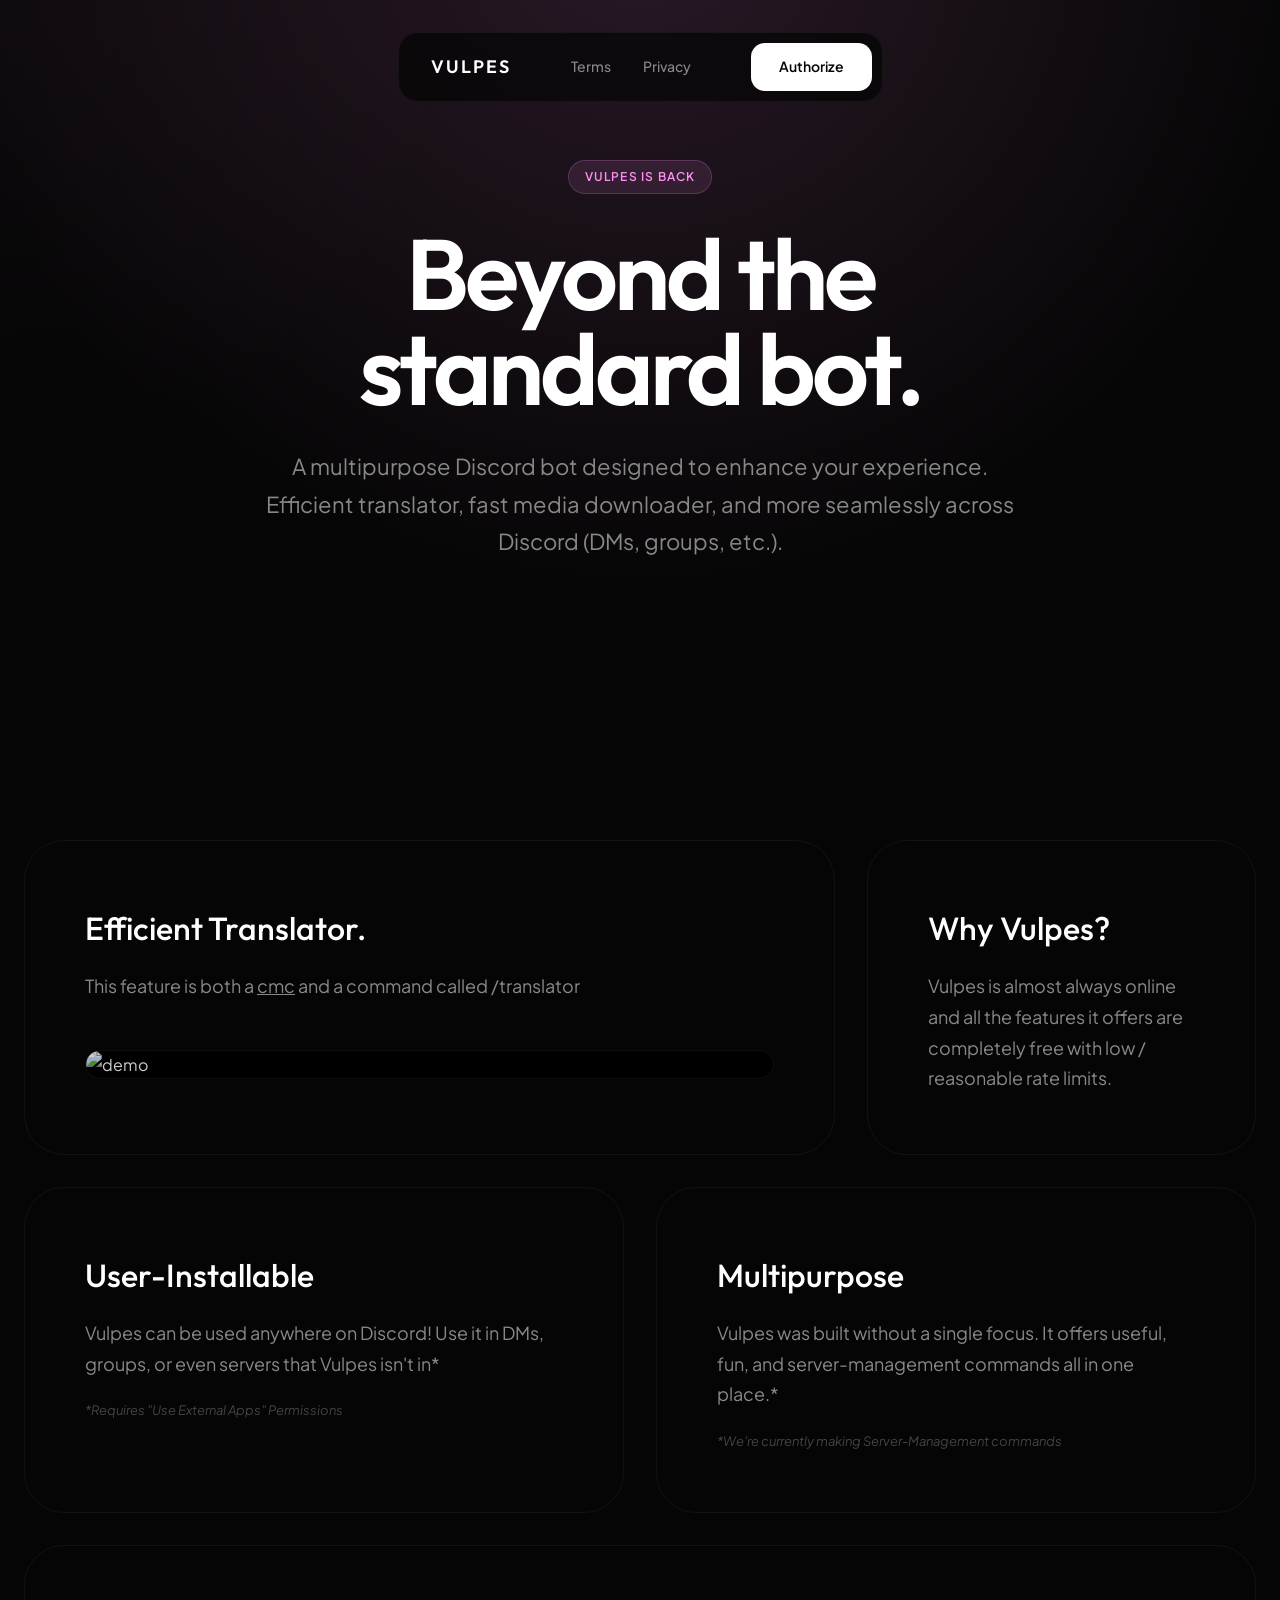
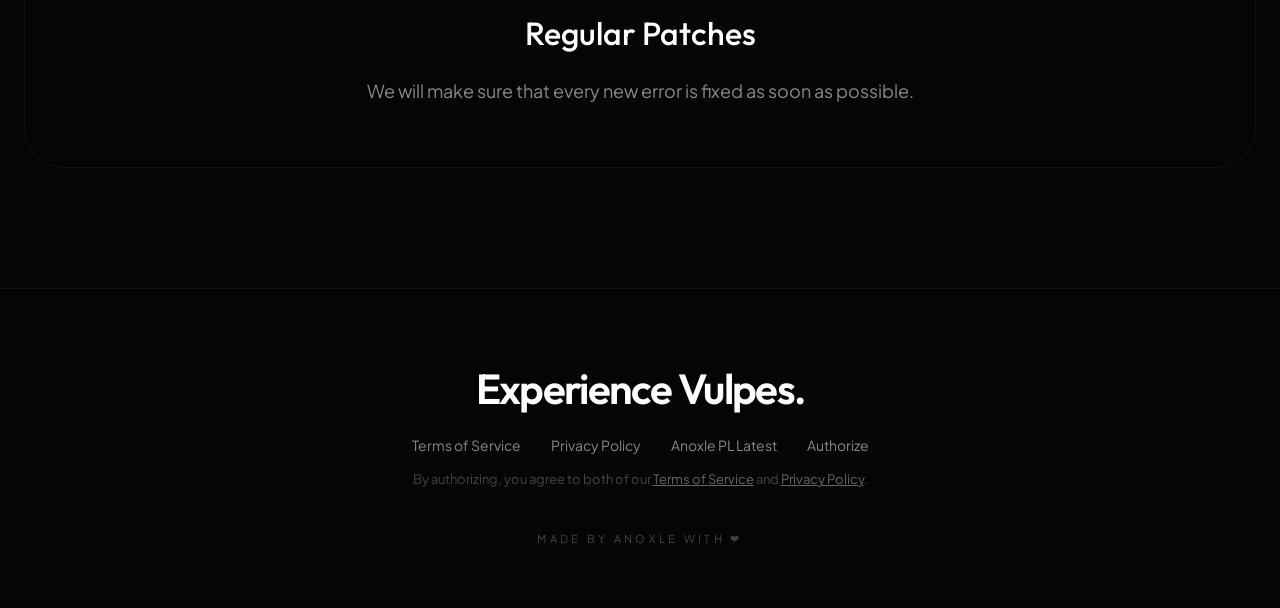
==== index.html @ cad13ff5 "Way better look on all pages" ====
<!DOCTYPE html>
<html lang="en">
<head>
    <meta charset="UTF-8">
    <meta name="viewport" content="width=device-width, initial-scale=1.0">
    <title>Vulpes - Enhance Your Discord Experience</title>

    <meta name="description" content="Vulpes is a multipurpose Discord bot that works on DMs, Groups, Etc.">
    <meta name="keywords"
        content="vulpes, anoxle, discord bot, multipurpose bot, music recognition, fun commands, utility commands, discord bots">
    <meta name="author" content="Anoxle">
    <meta name="theme-color" content="#ffffff">

    <link rel="icon" type="image/png" href="https://anoxle.github.io/vulpes/icon.png">
    <link rel="apple-touch-icon" href="https://anoxle.github.io/vulpes/icon.png">

    <meta property="og:title" content="Vulpes - A Multipurpose Discord Bot">
    <meta property="og:description" content="Vulpes is a multipurpose Discord bot that works on DMs, Groups, Etc.">
    <meta property="og:image" content="https://anoxle.github.io/vulpes/icon.png">
    <meta property="og:url" content="https://anoxle.github.io/vulpes/">
    <meta property="og:type" content="website">

    <meta name="twitter:card" content="summary">
    <meta name="twitter:title" content="Vulpes - A Multipurpose Discord Bot">
    <meta name="twitter:description" content="Vulpes is a multipurpose Discord bot that works on DMs, Groups, Etc.">
    <meta name="twitter:image" content="https://anoxle.github.io/vulpes/icon.png">

    <meta name="theme-color" content="#ffffff">

    <link href="https://fonts.googleapis.com/css2?family=Mochiy+Pop+One&display=swap" rel="stylesheet">
    <link rel="preconnect" href="https://fonts.googleapis.com">
    <link rel="preconnect" href="https://fonts.gstatic.com" crossorigin>
    <link href="https://fonts.googleapis.com/css2?family=Mochiy+Pop+One&family=Nunito:wght@400;600;700;800&display=swap" rel="stylesheet">

    <script type="application/ld+json">
        {
          "@context": "https://schema.org",
          "@type": "SoftwareApplication",
          "name": "Vulpes",
          "url": "https://anoxle.github.io/vulpes",
          "image": "https://anoxle.github.io/vulpes/icon.png",
          "isAccessibleForFree": true,
          "author": {
            "@type": "Organization",
            "name": "Anoxle",
            "url": "https://github.com/anoxle",
            "logo": "https://anoxle.github.io/icon.png"
          },
          "description": "Vulpes is a multipurpose Discord bot that works on DMs, Groups, and Servers. It allows users to quickly translate messages, download media from TikTok/Reels, and do more in all across Discord.",
          "applicationCategory": "SocialNetworkingApplication",
          "operatingSystem": "Any",
          "offers": {
            "@type": "Offer",
            "price": "0",
            "priceCurrency": "USD",
            "availability": "https://schema.org/OnlineOnly"
          },
          "featureList": [
            "Fast Translation via Context Menu",
            "TikTok & Reels Downloader Command",
            "Multipurpose Commands Across Discord",
            "Online 98% of the Time"
          ]
        }
        </script>
</head>
<body>
    <!-- load -->
    <script src="index.js" defer></script>
</body>
</html>
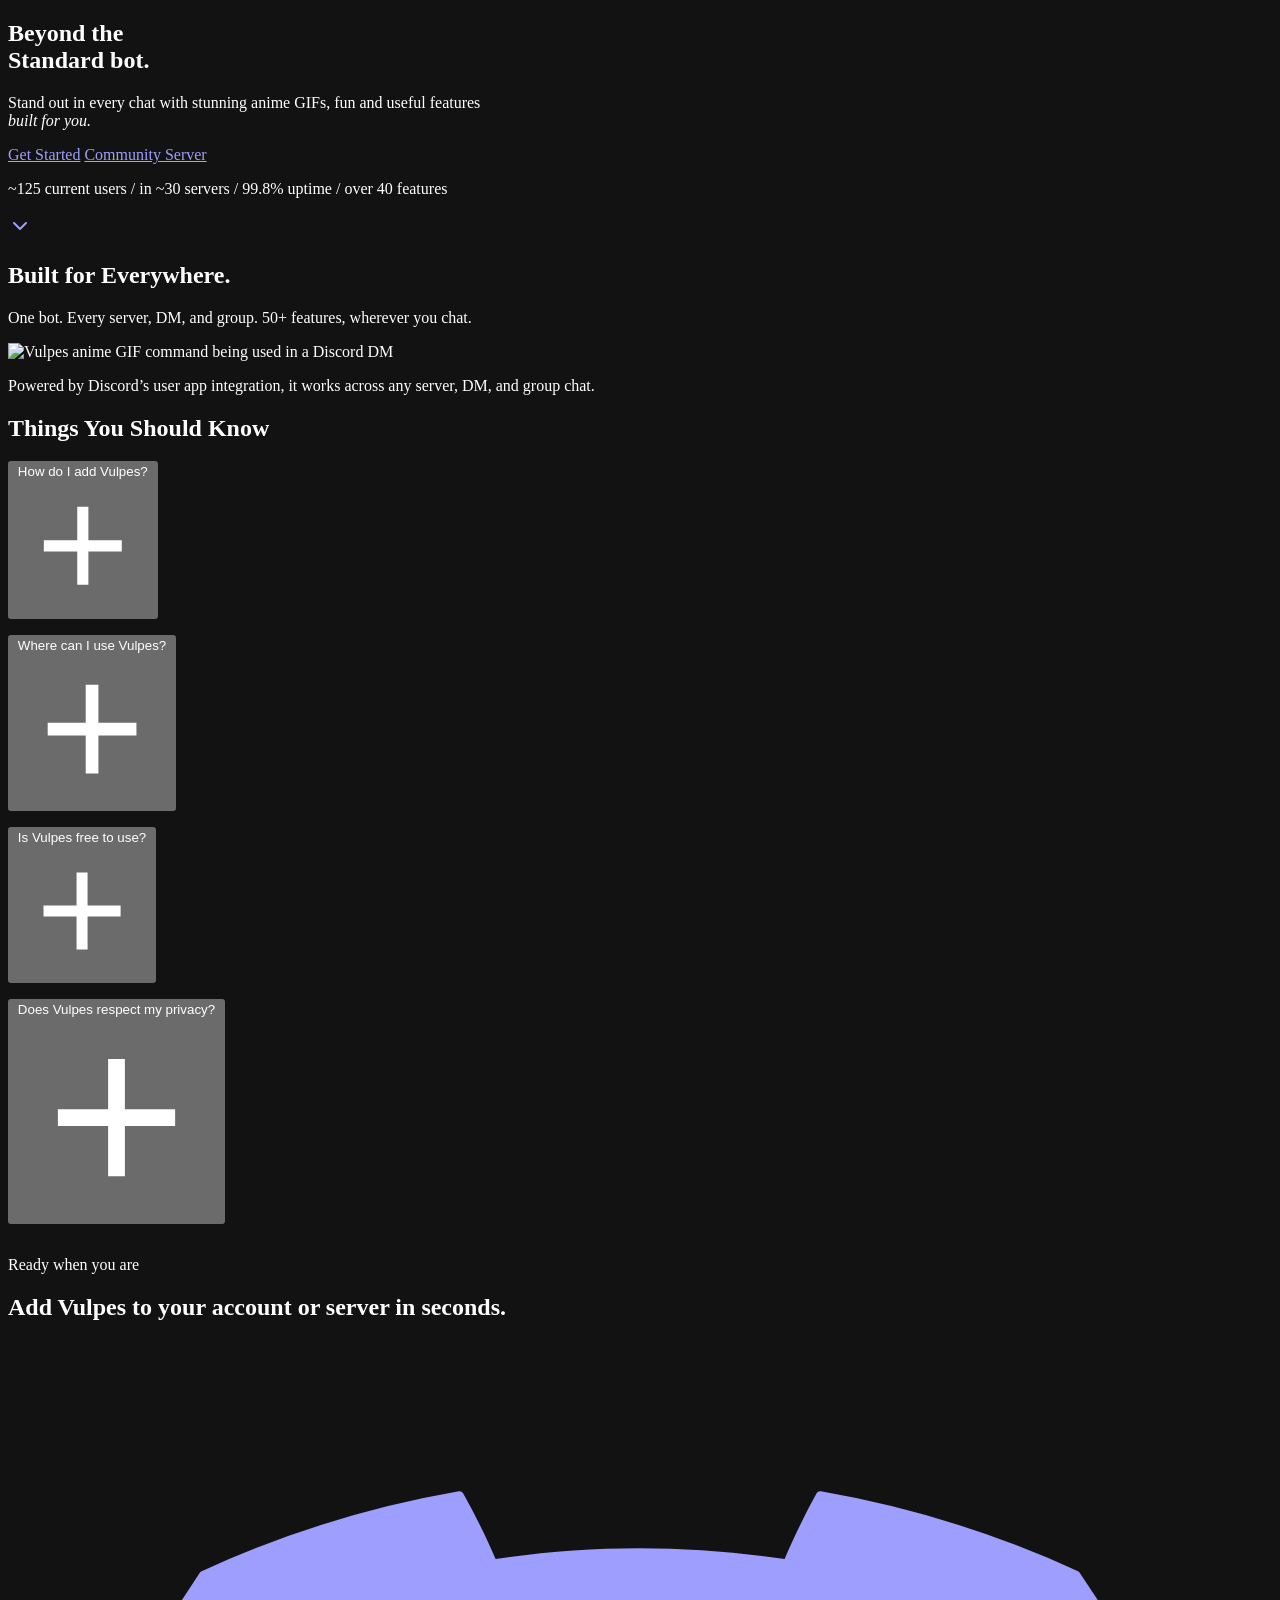
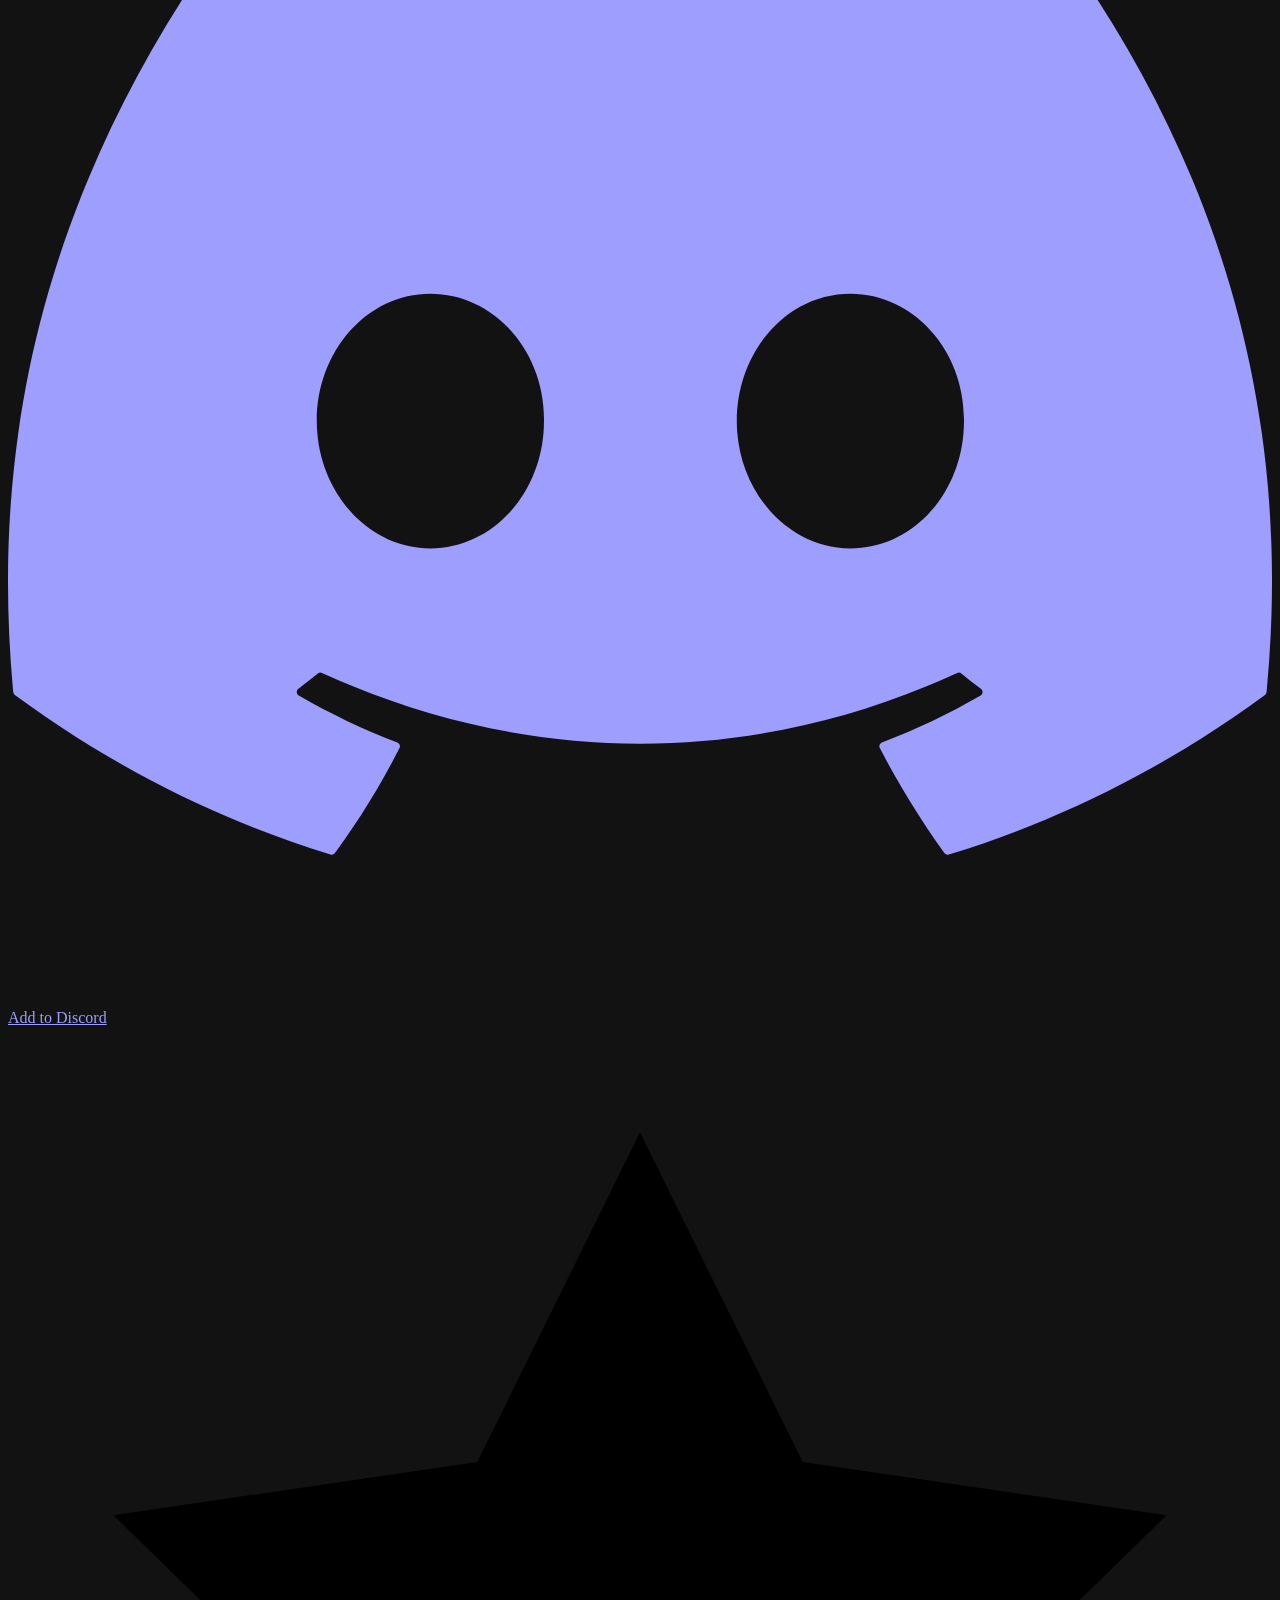
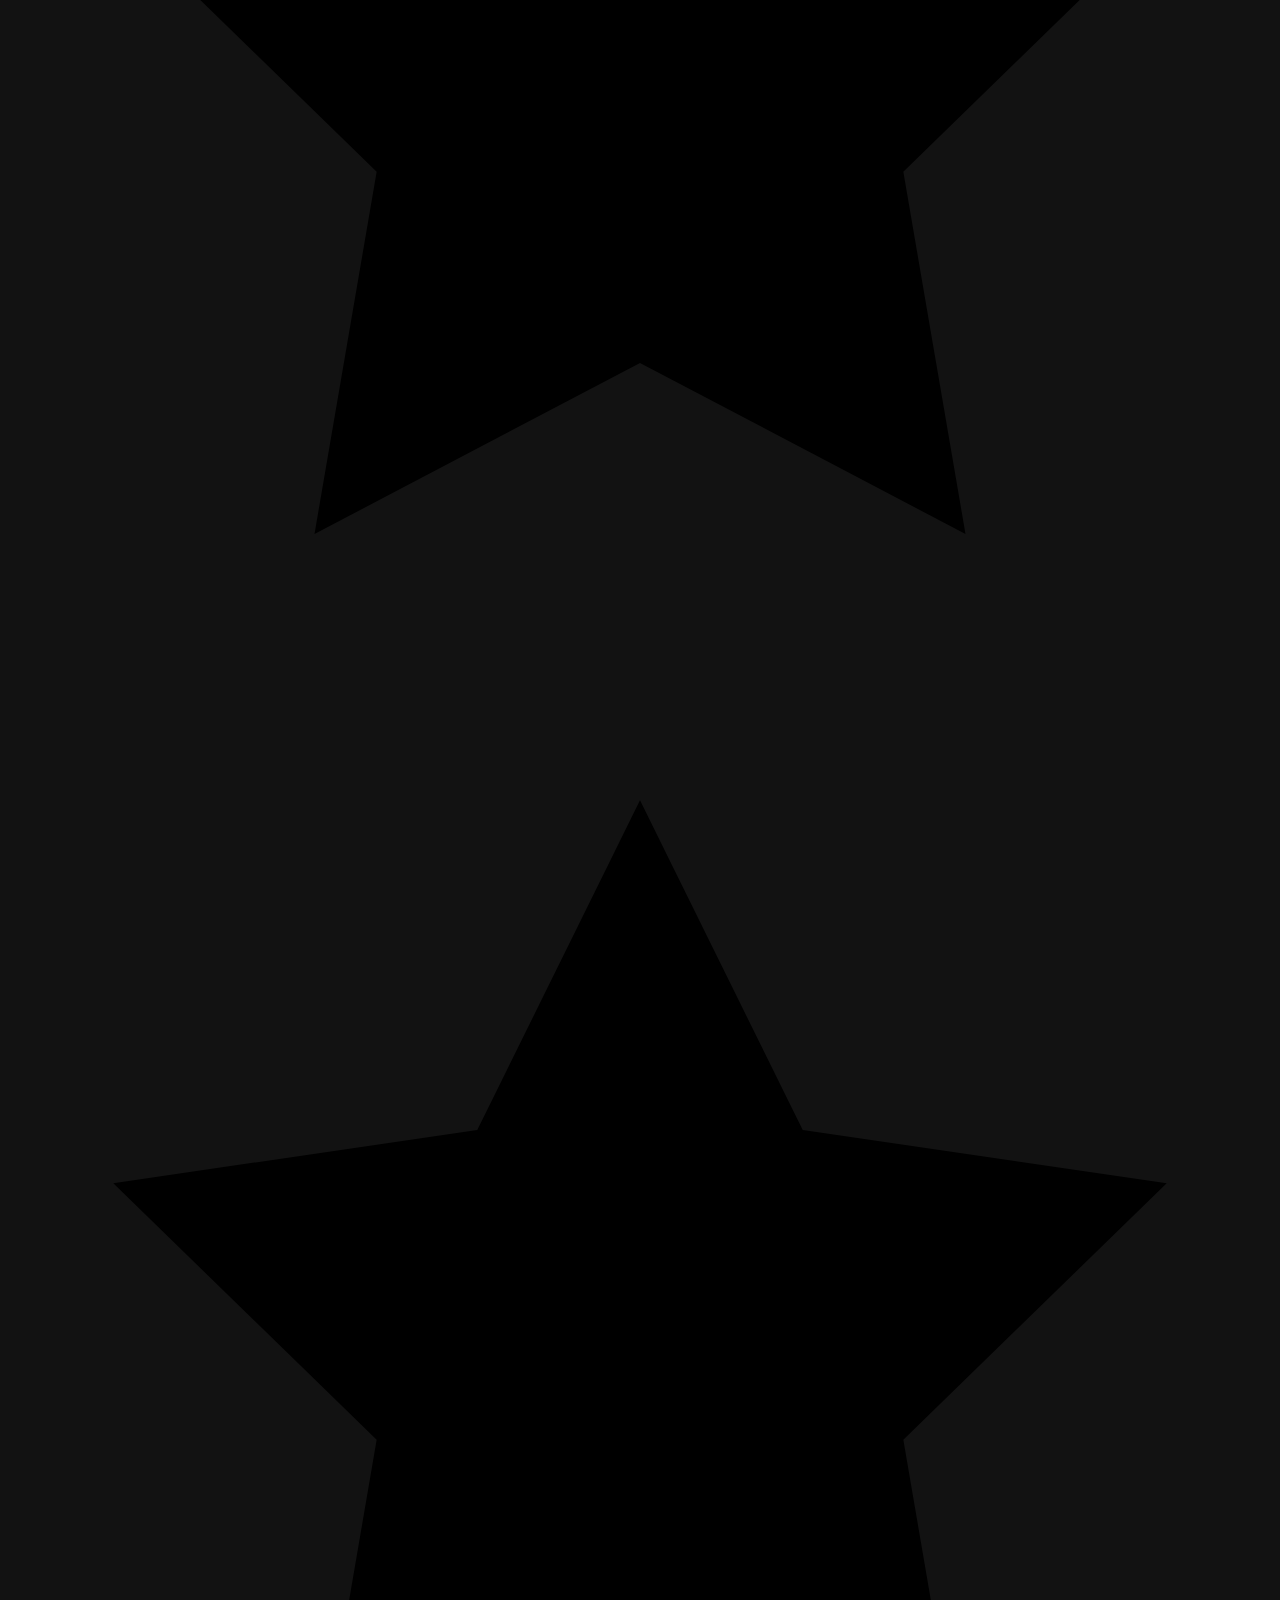
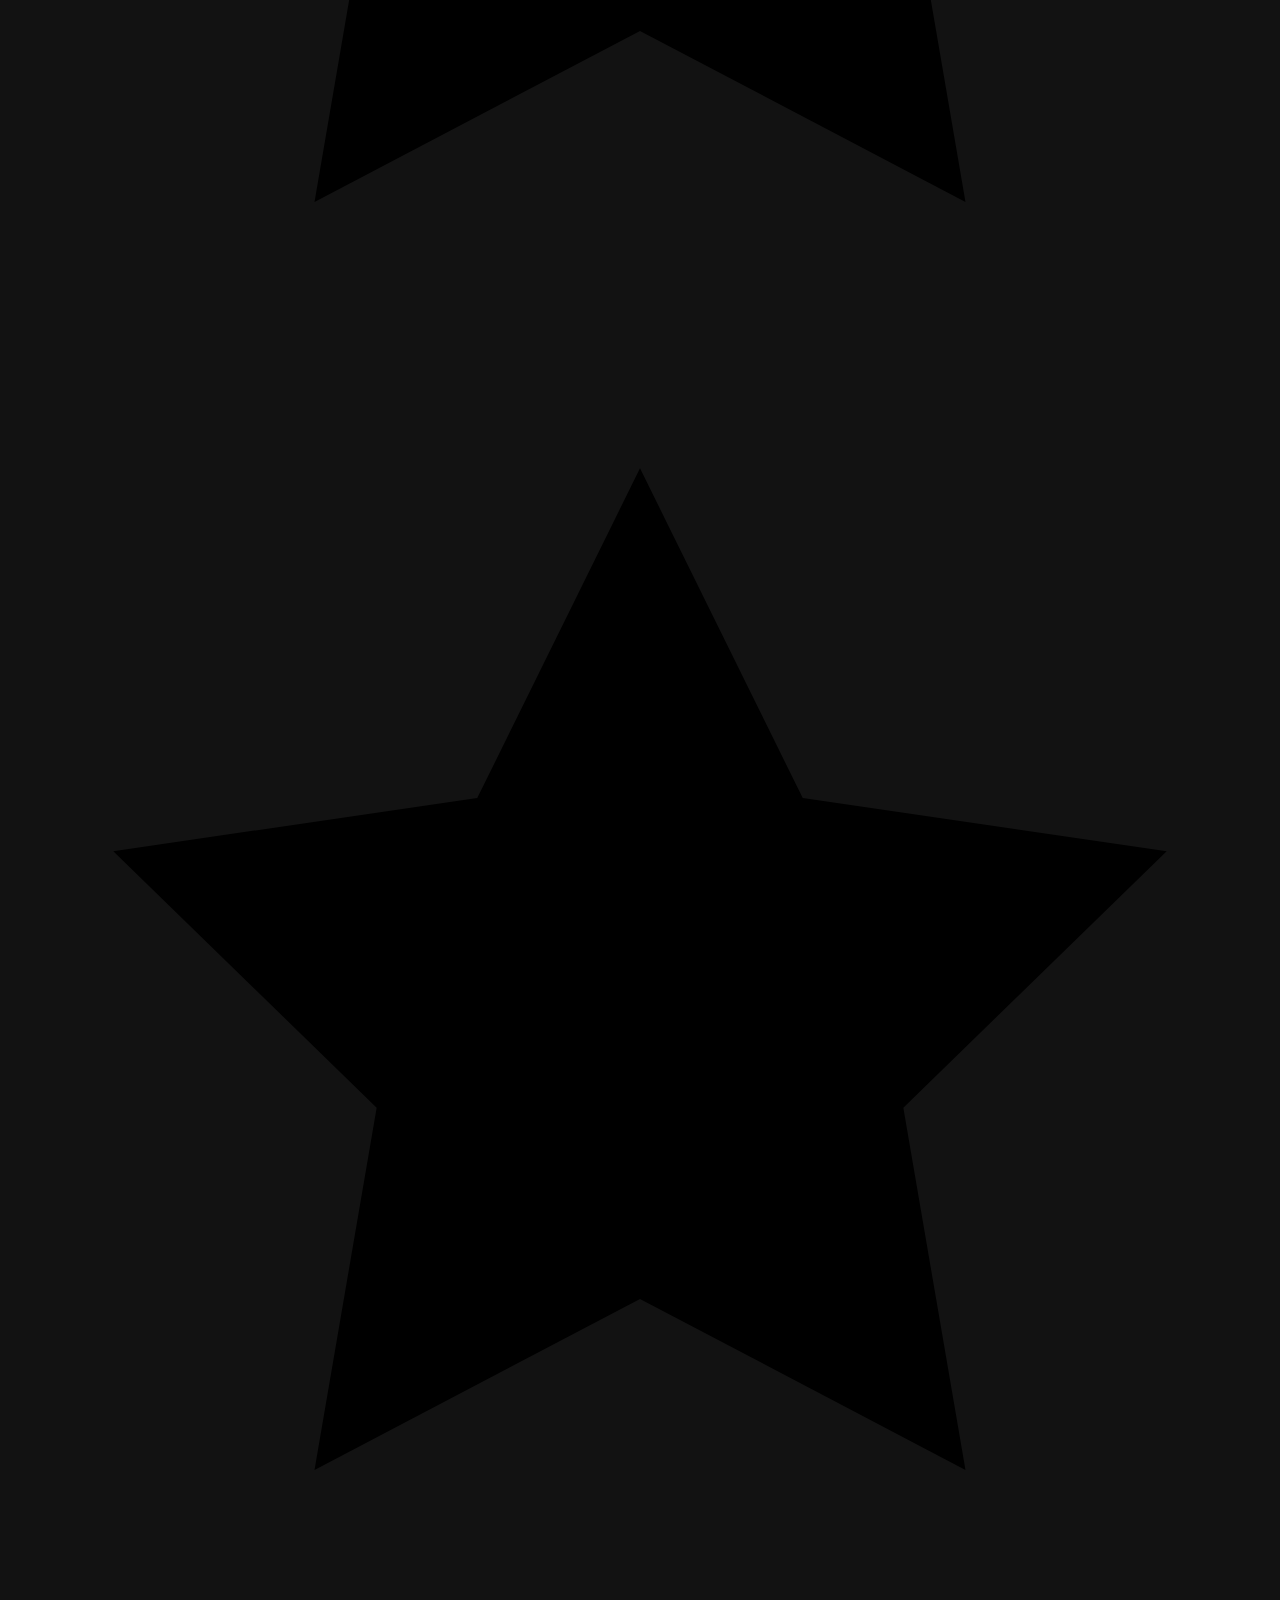
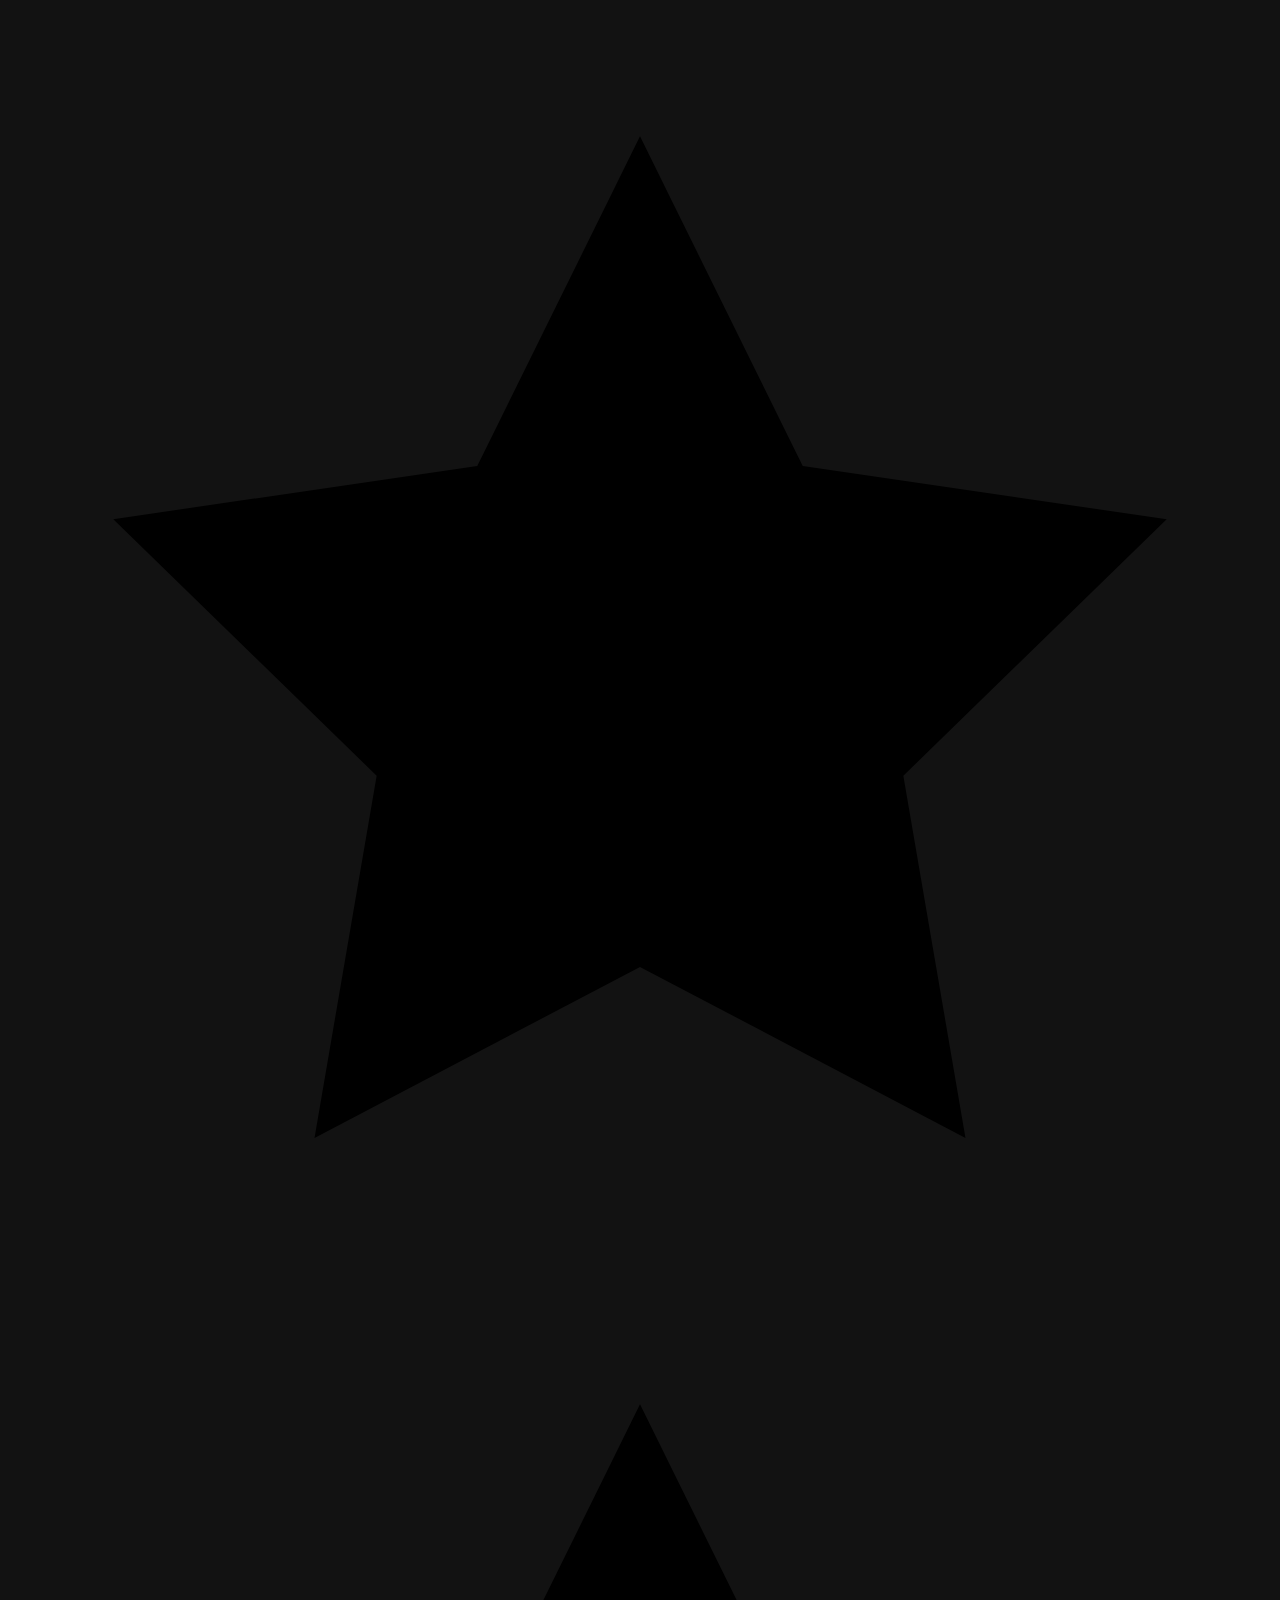
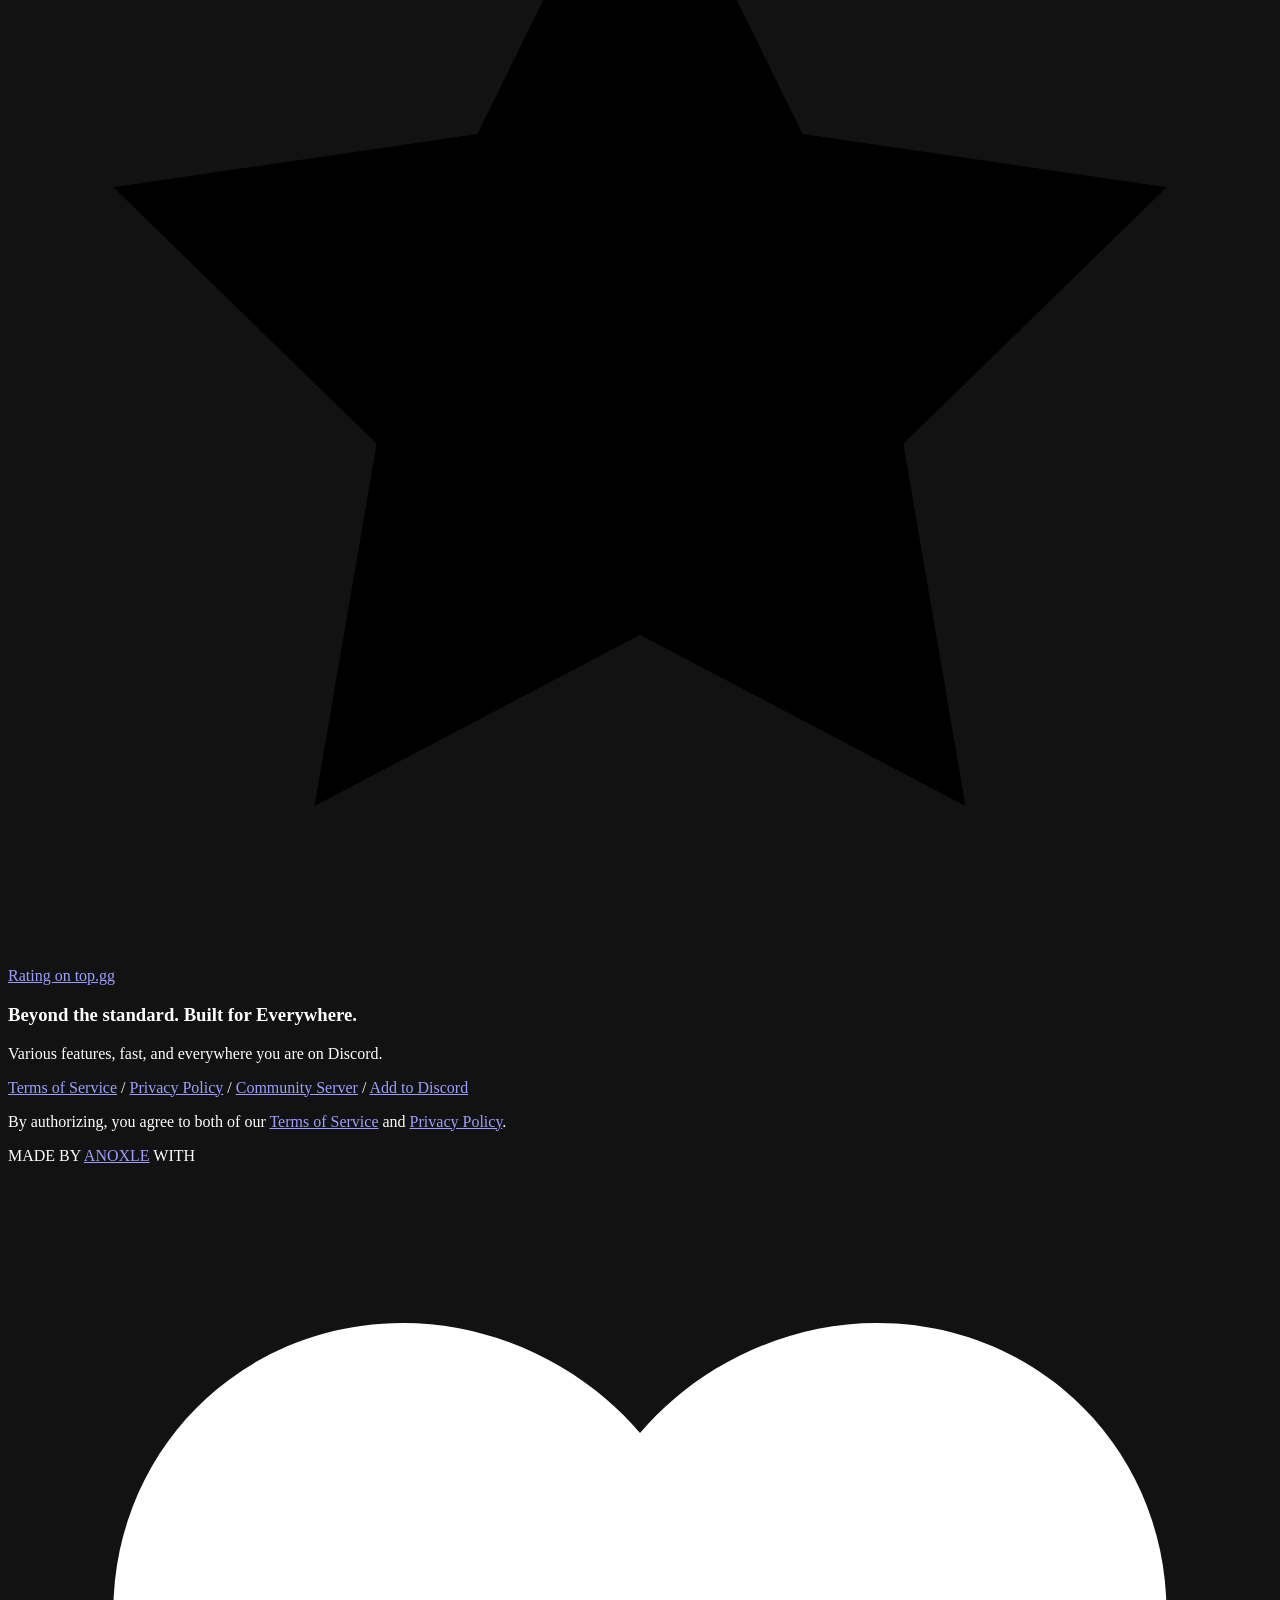
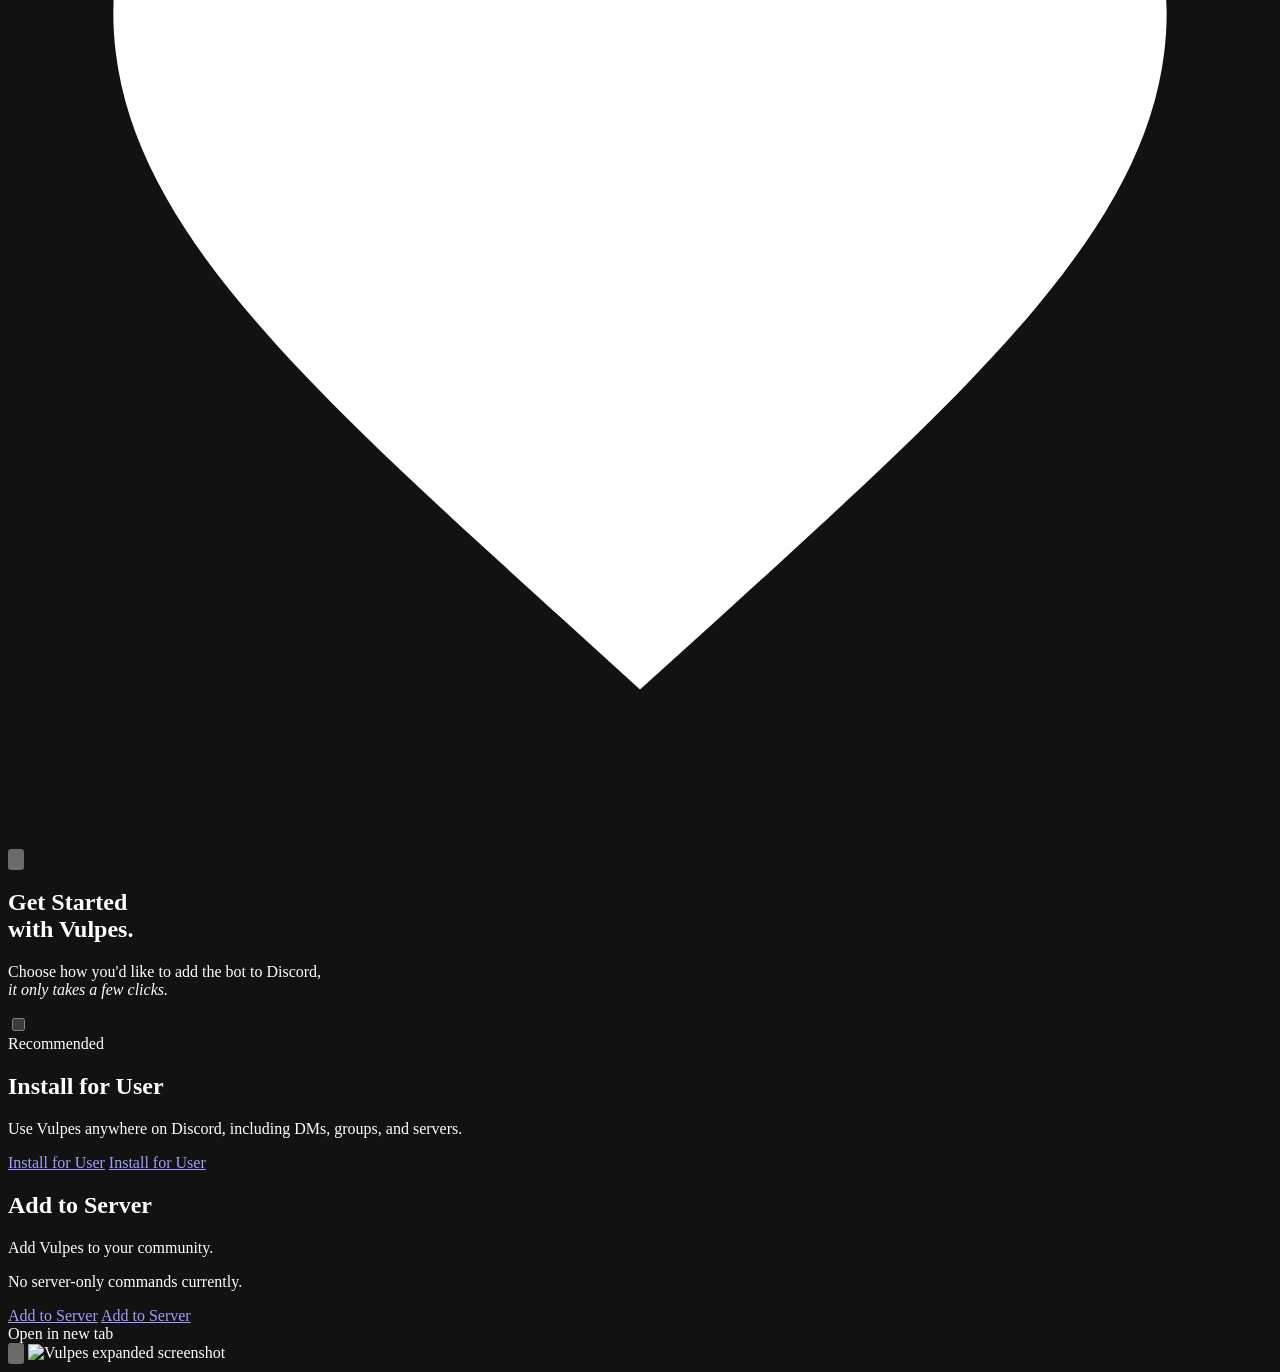
==== commit 8e633605: "Overhaul Preview" ====
--- a/index.html
+++ b/index.html
@@ -1,71 +1 @@
-<!DOCTYPE html>
-<html lang="en">
-<head>
-    <meta charset="UTF-8">
-    <meta name="viewport" content="width=device-width, initial-scale=1.0">
-    <title>Vulpes - Enhance Your Discord Experience</title>
-
-    <meta name="description" content="Vulpes is a multipurpose Discord bot that works on DMs, Groups, Etc.">
-    <meta name="keywords"
-        content="vulpes, anoxle, discord bot, multipurpose bot, music recognition, fun commands, utility commands, discord bots">
-    <meta name="author" content="Anoxle">
-    <meta name="theme-color" content="#ffffff">
-
-    <link rel="icon" type="image/png" href="https://anoxle.github.io/vulpes/icon.png">
-    <link rel="apple-touch-icon" href="https://anoxle.github.io/vulpes/icon.png">
-
-    <meta property="og:title" content="Vulpes - A Multipurpose Discord Bot">
-    <meta property="og:description" content="Vulpes is a multipurpose Discord bot that works on DMs, Groups, Etc.">
-    <meta property="og:image" content="https://anoxle.github.io/vulpes/icon.png">
-    <meta property="og:url" content="https://anoxle.github.io/vulpes/">
-    <meta property="og:type" content="website">
-
-    <meta name="twitter:card" content="summary">
-    <meta name="twitter:title" content="Vulpes - A Multipurpose Discord Bot">
-    <meta name="twitter:description" content="Vulpes is a multipurpose Discord bot that works on DMs, Groups, Etc.">
-    <meta name="twitter:image" content="https://anoxle.github.io/vulpes/icon.png">
-
-    <meta name="theme-color" content="#ffffff">
-
-    <link href="https://fonts.googleapis.com/css2?family=Mochiy+Pop+One&display=swap" rel="stylesheet">
-    <link rel="preconnect" href="https://fonts.googleapis.com">
-    <link rel="preconnect" href="https://fonts.gstatic.com" crossorigin>
-    <link href="https://fonts.googleapis.com/css2?family=Mochiy+Pop+One&family=Nunito:wght@400;600;700;800&display=swap" rel="stylesheet">
-
-    <script type="application/ld+json">
-        {
-          "@context": "https://schema.org",
-          "@type": "SoftwareApplication",
-          "name": "Vulpes",
-          "url": "https://anoxle.github.io/vulpes",
-          "image": "https://anoxle.github.io/vulpes/icon.png",
-          "isAccessibleForFree": true,
-          "author": {
-            "@type": "Organization",
-            "name": "Anoxle",
-            "url": "https://github.com/anoxle",
-            "logo": "https://anoxle.github.io/icon.png"
-          },
-          "description": "Vulpes is a multipurpose Discord bot that works on DMs, Groups, and Servers. It allows users to quickly translate messages, download media from TikTok/Reels, and do more in all across Discord.",
-          "applicationCategory": "SocialNetworkingApplication",
-          "operatingSystem": "Any",
-          "offers": {
-            "@type": "Offer",
-            "price": "0",
-            "priceCurrency": "USD",
-            "availability": "https://schema.org/OnlineOnly"
-          },
-          "featureList": [
-            "Fast Translation via Context Menu",
-            "TikTok & Reels Downloader Command",
-            "Multipurpose Commands Across Discord",
-            "Online 98% of the Time"
-          ]
-        }
-        </script>
-</head>
-<body>
-    <!-- load -->
-    <script src="index.js" defer></script>
-</body>
-</html>+<!DOCTYPE html><html lang="en"><head><meta charset="UTF-8"><meta name="viewport" content="width=device-width,initial-scale=1"><title>Vulpes - Enhancing Your Discord Experience</title><meta name="description" content="Vulpes is a free multipurpose Discord bot with 40+ features. Install it on your account to use it in any server, DM, or group chat."><meta name="keywords" content="Vulpes, Discord bot, anime GIF bot, multipurpose Discord bot, user install Discord bot, Discord app, free Discord bot"><meta name="author" content="Anoxle"><meta name="robots" content="index, follow, max-image-preview:large, max-snippet:-1"><meta name="theme-color" content="#f6bd91"><meta name="color-scheme" content="dark"><meta name="application-name" content="Vulpes"><link rel="canonical" href="https://anoxle.github.io/vulpes/"><link rel="icon" type="image/png" href="https://anoxle.github.io/vulpes/icon.png"><link rel="apple-touch-icon" href="https://anoxle.github.io/vulpes/icon.png"><meta property="og:type" content="website"><meta property="og:site_name" content="Vulpes"><meta property="og:locale" content="en_US"><meta property="og:title" content="Vulpes - Beyond the Standard Bot"><meta property="og:description" content="Stand out in every chat with 40+ fun, useful features. Works in any server, DM, or group chat."><meta property="og:image" content="https://anoxle.github.io/vulpes/icon.png"><meta property="og:image:alt" content="Vulpes bot icon"><meta property="og:url" content="https://anoxle.github.io/vulpes/"><meta name="twitter:card" content="summary"><meta name="twitter:title" content="Vulpes - Beyond the Standard Bot"><meta name="twitter:description" content="Stand out in every chat with 40+ fun, useful features. Works in any server, DM, or group chat."><meta name="twitter:image" content="https://anoxle.github.io/vulpes/icon.png"><meta name="twitter:image:alt" content="Vulpes bot icon"><script id="discord:component-embed" type="application/json">{"component":{"type":17,"accent_color":16170385,"components":[{"type":9,"components":[{"type":10,"content":"# Vulpes - Beyond the Standard Bot.\nA multipurpose bot that works everywhere. Not just in your server."}],"accessory":{"type":11,"media":{"url":"https://anoxle.github.io/vulpes/bot-icon.png"}}},{"type":14,"spacing":2,"divider":true},{"type":1,"components":[{"type":2,"label":"Add to Discord","style":5,"url":"https://discord.com/oauth2/authorize?client_id=1415771326970466354&integration_type=1&scope=applications.commands"},{"type":2,"label":"Visit Site","style":5,"url":"https://anoxle.github.io/vulpes/"},{"type":2,"label":"Support Server","style":5,"url":"https://discord.com/invite/X2NrjUCPUa"}]}]}}</script><link rel="preconnect" href="https://cdn.jsdelivr.net" crossorigin><link rel="preconnect" href="https://anoxle.github.io" crossorigin><link rel="dns-prefetch" href="https://discord.com"><link rel="stylesheet" href="https://cdn.jsdelivr.net/npm/@fontsource/inter@5.0.18/index.min.css"><script type="module" crossorigin src="/temporary-pBLI1/assets/index/javascript.js"></script><link rel="modulepreload" crossorigin href="/temporary-pBLI1/assets/chunks/modulepreload-polyfill-P2Xu9kJm.js"><link rel="stylesheet" crossorigin href="/temporary-pBLI1/assets/index/css.css"></head><body><div class="dots"></div><main><section class="hero"><div class="content"><h1>Beyond the<br>Standard bot.</h1><p class="tagline">Stand out in every chat with stunning anime GIFs, fun and useful features<br><em>built for you.</em></p><div class="buttons"><a href="https://anoxle.github.io/vulpes/get-started" class="btn btn-primary">Get Started</a> <a href="https://anoxle.github.io/vulpes/discord" class="btn btn-secondary">Community Server</a></div><p class="stats">~125 current users <span class="sep">/</span> in ~30 servers <span class="sep">/</span> 99.8% uptime <span class="sep">/</span> over 40 features</p></div><a href="#section-two" class="arrow" aria-label="Scroll down to features"><svg width="24" height="24" viewBox="0 0 24 24" fill="none" stroke="currentColor" stroke-width="2" stroke-linecap="round" stroke-linejoin="round"><polyline points="6 9 12 15 18 9"></polyline></svg></a></section><section class="section-two" id="section-two"><h2>Built for Everywhere.</h2><p class="sub">One bot. Every server, DM, and group. 50+ features, wherever you chat.</p><div class="screenshot"><img src="https://anoxle.github.io/resources/vulpes/for-site/dm-example/example.webp" alt="Vulpes anime GIF command being used in a Discord DM" width="1920" height="1080" loading="lazy" decoding="async" id="screenshot-img"></div><p class="note">Powered by Discord’s user app integration, it works across any server, DM, and group chat.</p></section><section class="faq-section" id="faq"><h2>Things You Should Know</h2><div class="faq-list"><div class="faq-item"><button class="faq-button"><span>How do I add Vulpes?</span> <svg class="faq-icon" viewBox="0 0 24 24" fill="none" stroke="currentColor" stroke-width="2"><path d="M12 5v14M5 12h14"/></svg></button><div class="faq-content" style="max-height: 0; opacity: 0; transition: max-height 0.6s cubic-bezier(0.4, 0, 0.2, 1), opacity 0.4s ease;"><div class="pb-6 pr-8"><p>Click "Get Started," then choose "Install for User" or "Add to Server" and click "Authorize" on Discord's page. That's all - it's very simple.</p></div></div></div><div class="faq-item"><button class="faq-button"><span>Where can I use Vulpes?</span> <svg class="faq-icon" viewBox="0 0 24 24" fill="none" stroke="currentColor" stroke-width="2"><path d="M12 5v14M5 12h14"/></svg></button><div class="faq-content" style="max-height: 0; opacity: 0; transition: max-height 0.6s cubic-bezier(0.4, 0, 0.2, 1), opacity 0.4s ease;"><div class="pb-6 pr-8"><p>Anywhere you would like, e.g., DMs, groups, and servers that Vulpes isn't in (as long as you have "Use External Apps" permission for those servers).</p></div></div></div><div class="faq-item"><button class="faq-button"><span>Is Vulpes free to use?</span> <svg class="faq-icon" viewBox="0 0 24 24" fill="none" stroke="currentColor" stroke-width="2"><path d="M12 5v14M5 12h14"/></svg></button><div class="faq-content" style="max-height: 0; opacity: 0; transition: max-height 0.6s cubic-bezier(0.4, 0, 0.2, 1), opacity 0.4s ease;"><div class="pb-6 pr-8"><p>Yes. It is entirely free to use, with reasonable / low rate limits on premium-like commands.</p></div></div></div><div class="faq-item"><button class="faq-button"><span>Does Vulpes respect my privacy?</span> <svg class="faq-icon" viewBox="0 0 24 24" fill="none" stroke="currentColor" stroke-width="2"><path d="M12 5v14M5 12h14"/></svg></button><div class="faq-content" style="max-height: 0; opacity: 0; transition: max-height 0.6s cubic-bezier(0.4, 0, 0.2, 1), opacity 0.4s ease;"><div class="pb-6 pr-8"><p>Vulpes is committed to protecting your privacy. It's best to take a look at our <a href="https://anoxle.github.io/vulpes/privacy" style="color: var(--peach); text-decoration: underline; text-underline-offset: 2px;">Privacy Policy</a>.</p></div></div></div></div></section><section class="cta"><div class="cta-card"><p class="eyebrow">Ready when you are</p><h2>Add Vulpes to your account or server in seconds.</h2><a href="https://anoxle.github.io/vulpes/get-started" class="btn btn-discord" id="open-gs"><svg viewBox="0 0 24 24" fill="currentColor" aria-hidden="true"><path d="M20.317 4.3698a19.7913 19.7913 0 00-4.8851-1.5152.0741.0741 0 00-.0785.0371c-.211.3753-.4447.8648-.6083 1.2495-1.8447-.2762-3.68-.2762-5.4868 0-.1636-.3933-.4058-.8742-.6177-1.2495a.077.077 0 00-.0785-.037 19.7363 19.7363 0 00-4.8852 1.515.0699.0699 0 00-.0321.0277C.5334 9.0458-.319 13.5799.0992 18.0578a.0824.0824 0 00.0312.0561c2.0528 1.5076 4.0413 2.4228 5.9929 3.0294a.0777.0777 0 00.0842-.0276c.4616-.6304.8731-1.2952 1.226-1.9942a.076.076 0 00-.0416-.1057c-.6528-.2476-1.2743-.5495-1.8722-.8923a.077.077 0 01-.0076-.1277c.1258-.0943.2517-.1923.3718-.2914a.0743.0743 0 01.0776-.0105c3.9278 1.7933 8.18 1.7933 12.0614 0a.0739.0739 0 01.0785.0095c.1202.099.246.1981.3728.2924a.077.077 0 01-.0066.1276 12.2986 12.2986 0 01-1.873.8914.0766.0766 0 00-.0407.1067c.3604.698.7719 1.3628 1.225 1.9932a.076.076 0 00.0842.0286c1.961-.6067 3.9495-1.5219 6.0023-3.0294a.077.077 0 00.0313-.0552c.5004-5.177-.8382-9.6739-3.5485-13.6604a.061.061 0 00-.0312-.0286zM8.02 15.3312c-1.1825 0-2.1569-1.0857-2.1569-2.419 0-1.3332.9555-2.4189 2.157-2.4189 1.2108 0 2.1757 1.0952 2.1568 2.419 0 1.3332-.9555 2.4189-2.1569 2.4189zm7.9748 0c-1.1825 0-2.1569-1.0857-2.1569-2.419 0-1.3332.9554-2.4189 2.1569-2.4189 1.2108 0 2.1757 1.0952 2.1568 2.419 0 1.3332-.946 2.4189-2.1568 2.4189Z"/></svg> Add to Discord </a><a href="https://top.gg/bot/1415771326970466354#reviews" target="_blank" rel="noopener noreferrer" class="rating" aria-label="View Vulpes reviews on top.gg" data-tooltip="Visit review page on top.gg"><div class="stars" aria-hidden="true"><svg viewBox="0 0 24 24"><path d="M12 2l3.09 6.26L22 9.27l-5 4.87 1.18 6.88L12 17.77l-6.18 3.25L7 14.14 2 9.27l6.91-1.01L12 2z"/></svg> <svg viewBox="0 0 24 24"><path d="M12 2l3.09 6.26L22 9.27l-5 4.87 1.18 6.88L12 17.77l-6.18 3.25L7 14.14 2 9.27l6.91-1.01L12 2z"/></svg> <svg viewBox="0 0 24 24"><path d="M12 2l3.09 6.26L22 9.27l-5 4.87 1.18 6.88L12 17.77l-6.18 3.25L7 14.14 2 9.27l6.91-1.01L12 2z"/></svg> <svg viewBox="0 0 24 24"><path d="M12 2l3.09 6.26L22 9.27l-5 4.87 1.18 6.88L12 17.77l-6.18 3.25L7 14.14 2 9.27l6.91-1.01L12 2z"/></svg> <svg viewBox="0 0 24 24"><path d="M12 2l3.09 6.26L22 9.27l-5 4.87 1.18 6.88L12 17.77l-6.18 3.25L7 14.14 2 9.27l6.91-1.01L12 2z"/></svg></div><span class="rating-text">Rating on top.gg</span></a></div></section></main><footer><div class="footer-inner"><div class="footer-top"><h3>Beyond the standard. Built for Everywhere.</h3><p>Various features, fast, and everywhere you are on Discord.</p></div><nav class="footer-links" aria-label="Footer"><a href="https://anoxle.github.io/vulpes/terms">Terms of Service</a> <span class="slash" aria-hidden="true">/</span> <a href="https://anoxle.github.io/vulpes/privacy">Privacy Policy</a> <span class="slash" aria-hidden="true">/</span> <a href="https://anoxle.github.io/vulpes/discord">Community Server</a> <span class="slash" aria-hidden="true">/</span> <a href="https://anoxle.github.io/vulpes/get-started">Add to Discord</a></nav><div class="footer-bottom"><p class="legal">By authorizing, you agree to both of our <a href="https://anoxle.github.io/vulpes/terms">Terms of Service</a> and <a href="https://anoxle.github.io/vulpes/privacy">Privacy Policy</a>.</p><p class="made-by">MADE BY <a href="https://anoxle.github.io" target="_blank">ANOXLE</a> WITH <svg viewBox="0 0 24 24" fill="currentColor"><path d="M12 21.35l-1.45-1.32C5.4 15.36 2 12.28 2 8.5 2 5.42 4.42 3 7.5 3c1.74 0 3.41.81 4.5 2.09C13.09 3.81 14.76 3 16.5 3 19.58 3 22 5.42 22 8.5c0 3.78-3.4 6.86-8.55 11.54L12 21.35z"/></svg></p></div></div></footer><div id="gs-modal" class="gs-modal" role="dialog" aria-modal="true" aria-labelledby="gs-modal-title"><button type="button" class="gs-close" id="gs-close" aria-label="Close"><svg viewBox="0 0 24 24" fill="none" stroke="currentColor" stroke-width="2"><path d="M6 18L18 6M6 6l12 12"/></svg></button><div class="gs-panel"><h2 class="gs-title" id="gs-modal-title">Get Started<br>with Vulpes.</h2><p class="gs-tagline">Choose how you'd like to add the bot to Discord,<br><em>it only takes a few clicks.</em></p><input type="checkbox" id="gs-new-tab" class="gs-toggle"><div class="gs-options" role="group" aria-label="Install options"><div class="gs-card"><span class="gs-badge">Recommended</span><h2>Install for User</h2><p>Use Vulpes anywhere on Discord, including DMs, groups, and servers.</p><div class="gs-acts"><a class="gs-btn gs-btn-primary gs-same" href="https://discord.com/oauth2/authorize?client_id=1415771326970466354&amp;integration_type=1&amp;scope=applications.commands">Install for User</a> <a class="gs-btn gs-btn-primary gs-new" href="https://discord.com/oauth2/authorize?client_id=1415771326970466354&amp;integration_type=1&amp;scope=applications.commands" target="_blank" rel="noopener noreferrer">Install for User</a></div></div><div class="gs-card"><h2>Add to Server</h2><p>Add Vulpes to your community.</p><p class="gs-hint">No server-only commands currently.</p><div class="gs-acts"><a class="gs-btn gs-btn-secondary gs-same" href="https://discord.com/oauth2/authorize?client_id=1415771326970466354&amp;permissions=6764677714799809&amp;scope=bot%20applications.commands">Add to Server</a> <a class="gs-btn gs-btn-secondary gs-new" href="https://discord.com/oauth2/authorize?client_id=1415771326970466354&amp;permissions=6764677714799809&amp;scope=bot%20applications.commands" target="_blank" rel="noopener noreferrer">Add to Server</a></div></div></div><label class="gs-check" for="gs-new-tab"><span class="gs-box"></span> <span>Open in new tab</span></label></div></div><div id="image-modal" class="modal"><div class="modal-content"><button id="modal-close-btn" class="modal-close" aria-label="Close expanded image"><svg viewBox="0 0 24 24" fill="none" stroke="currentColor" stroke-width="2"><path d="M6 18L18 6M6 6l12 12"/></svg></button> <img src="https://anoxle.github.io/resources/vulpes/for-site/dm-example/example.webp" alt="Vulpes expanded screenshot"></div></div></body></html>
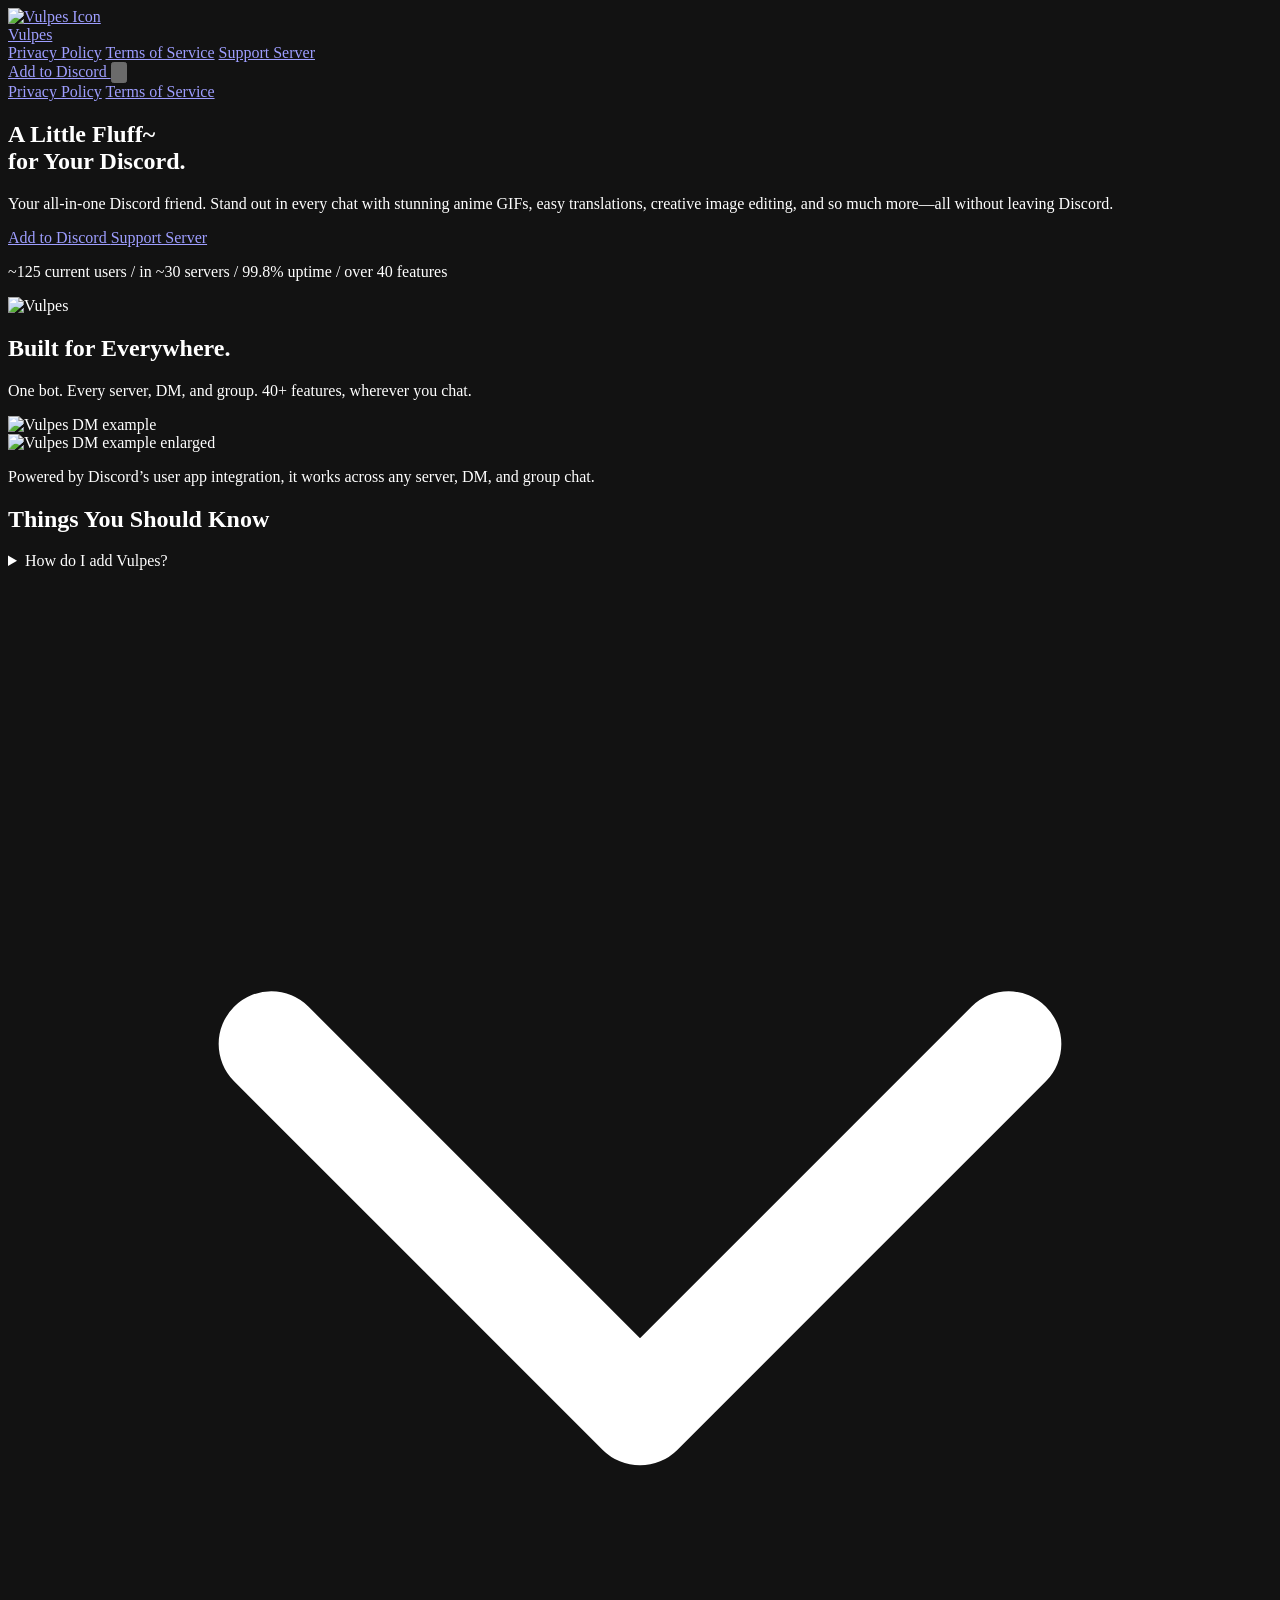
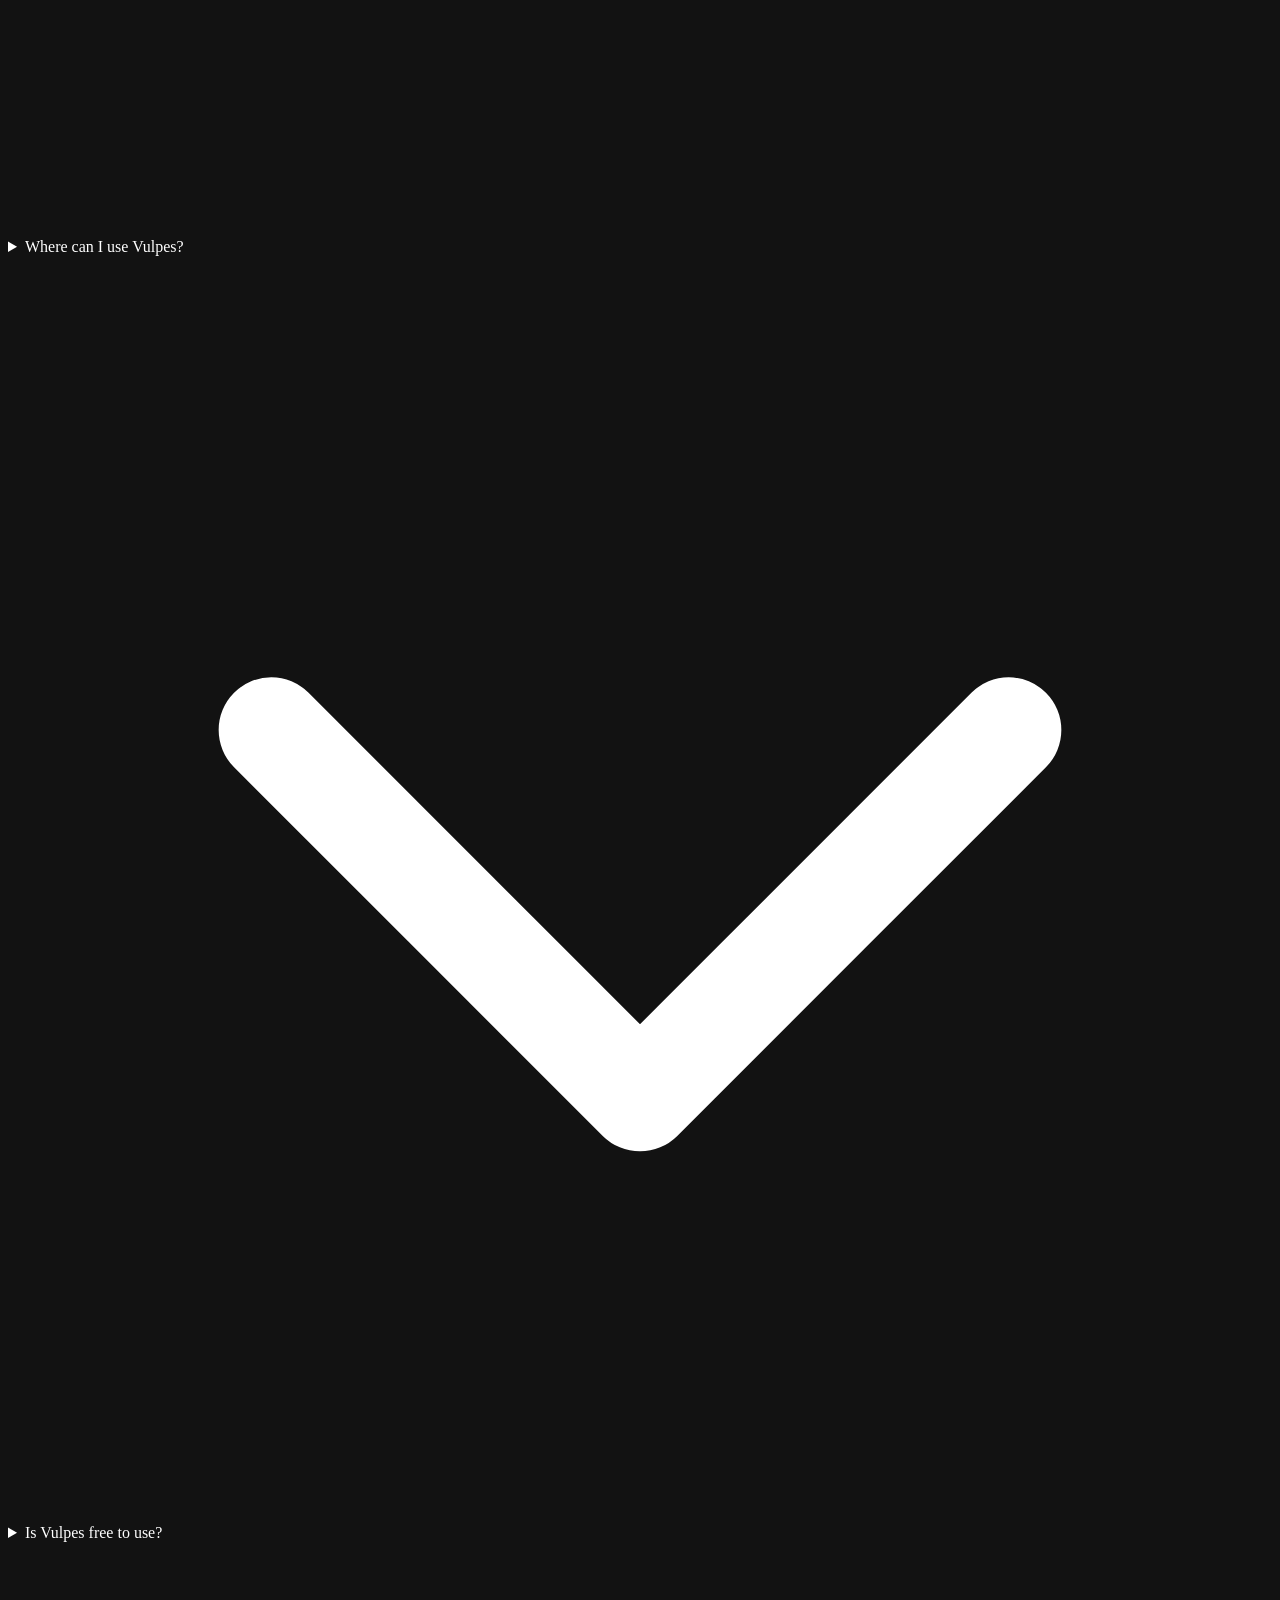
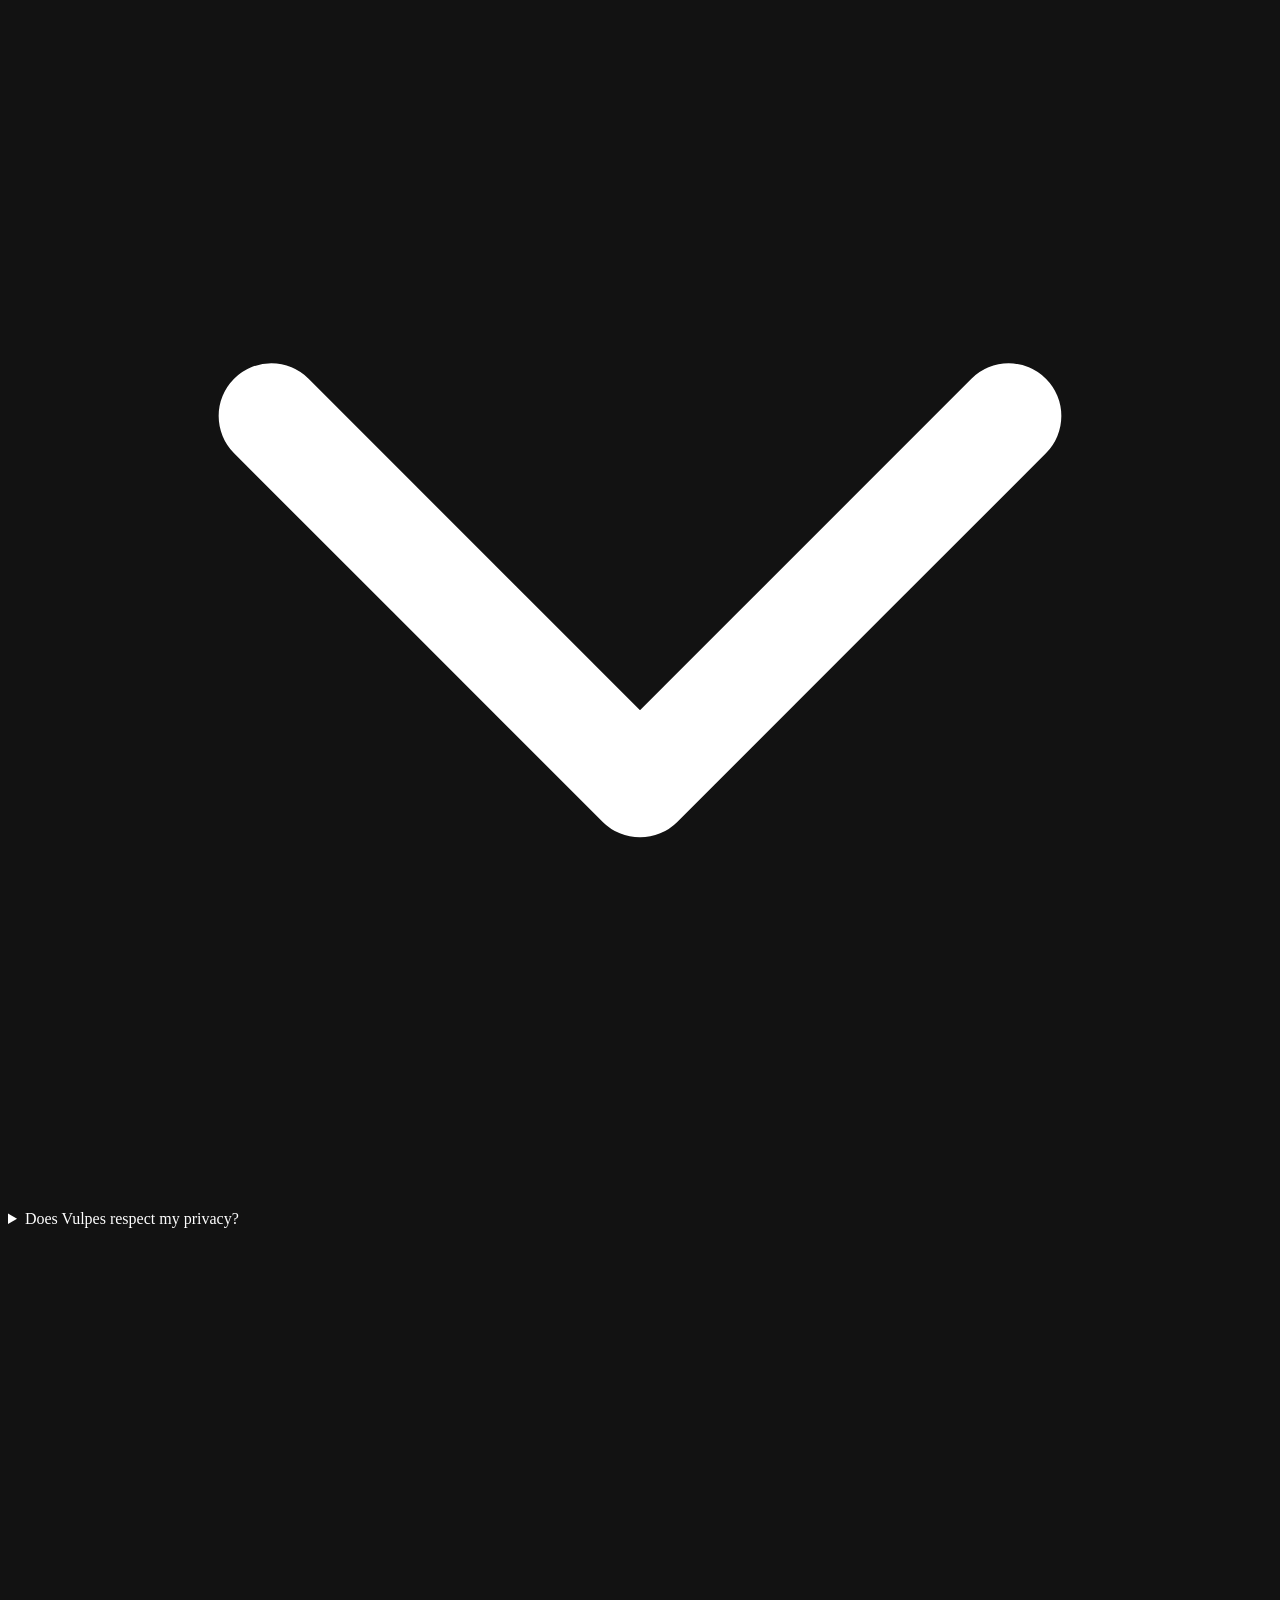
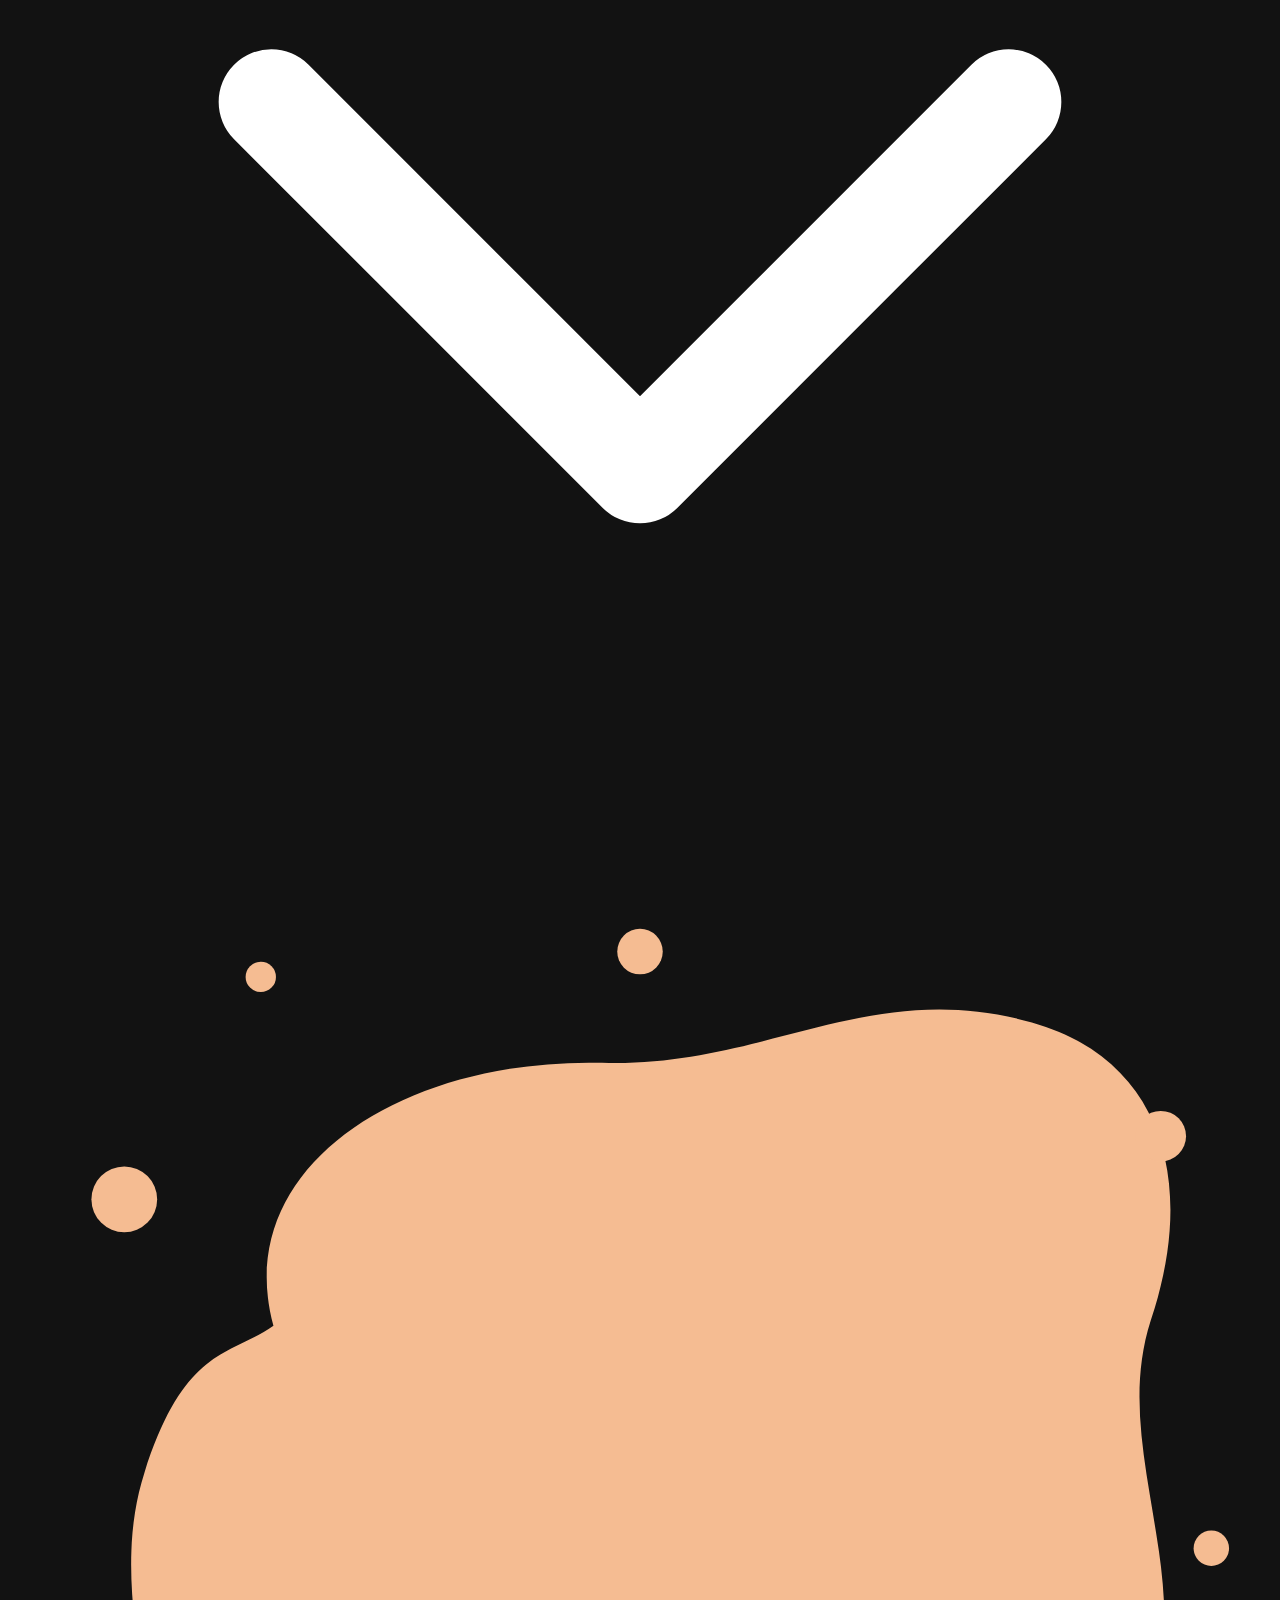
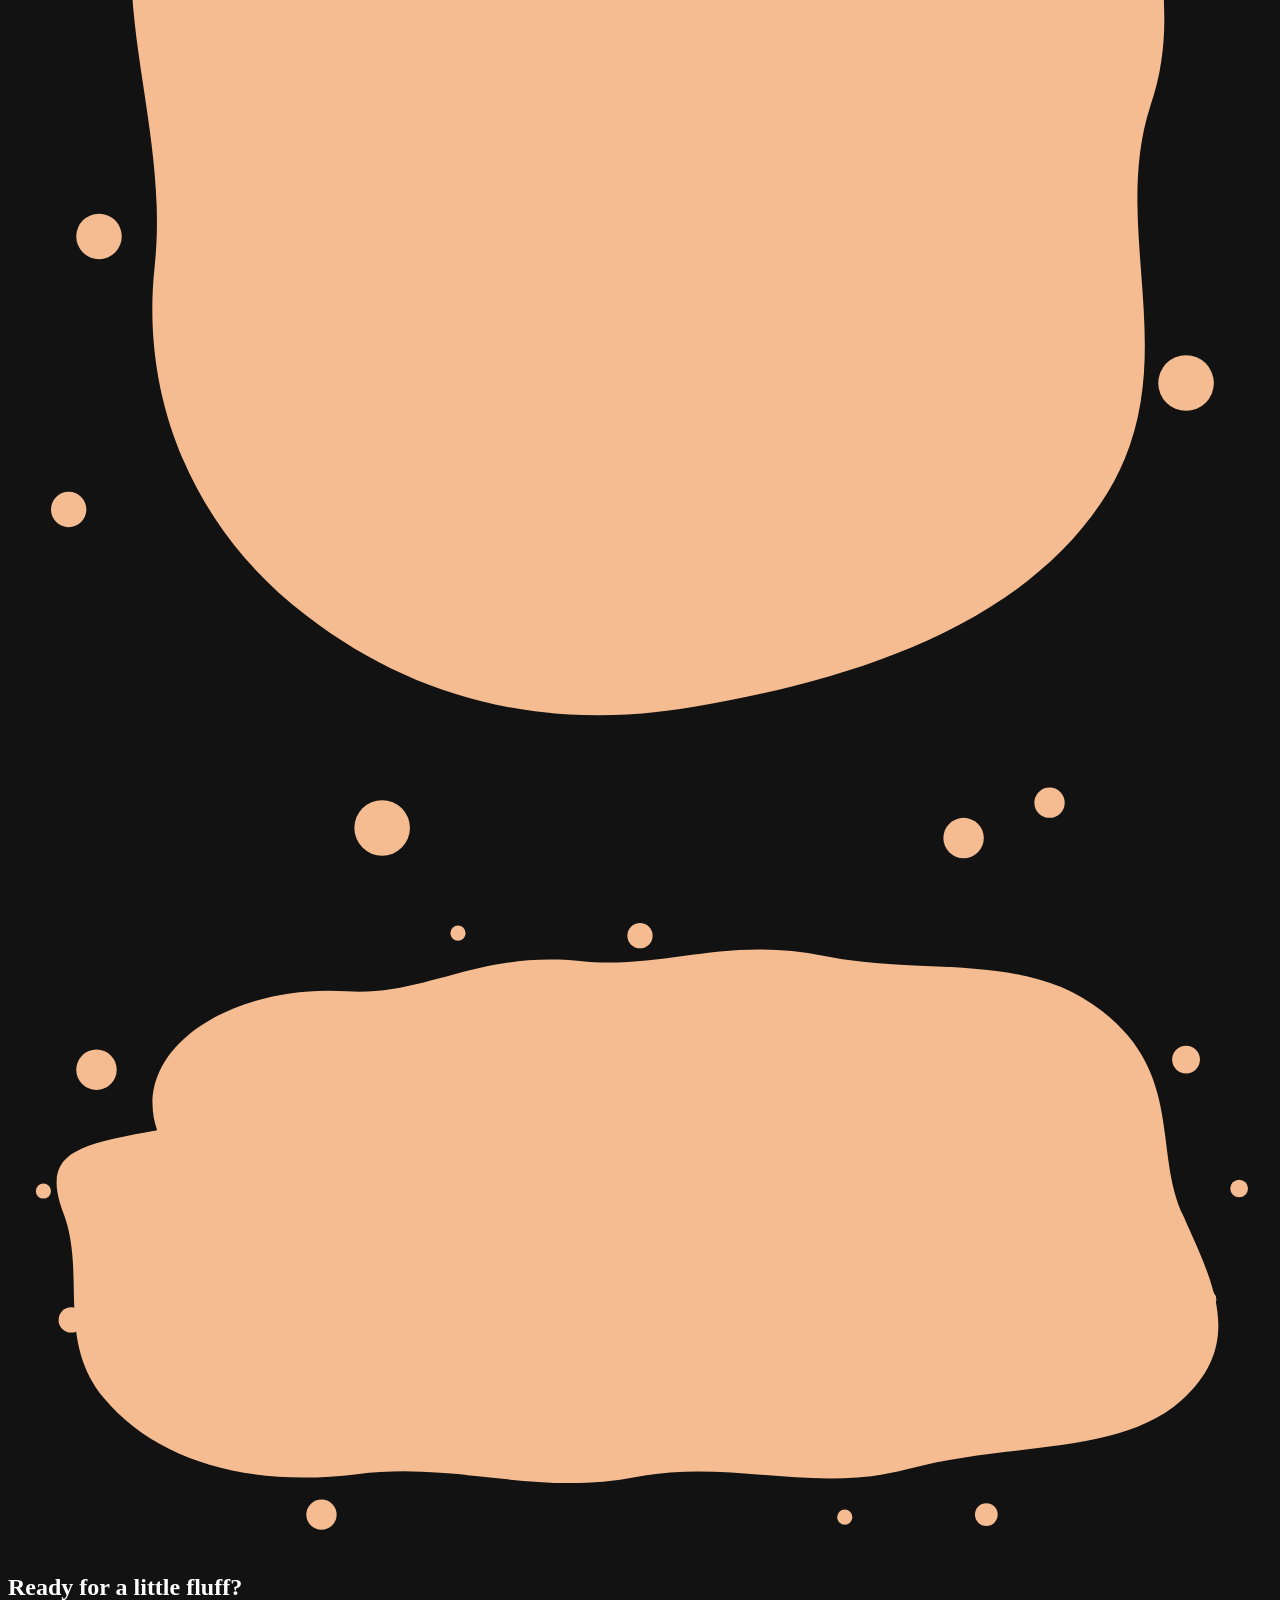
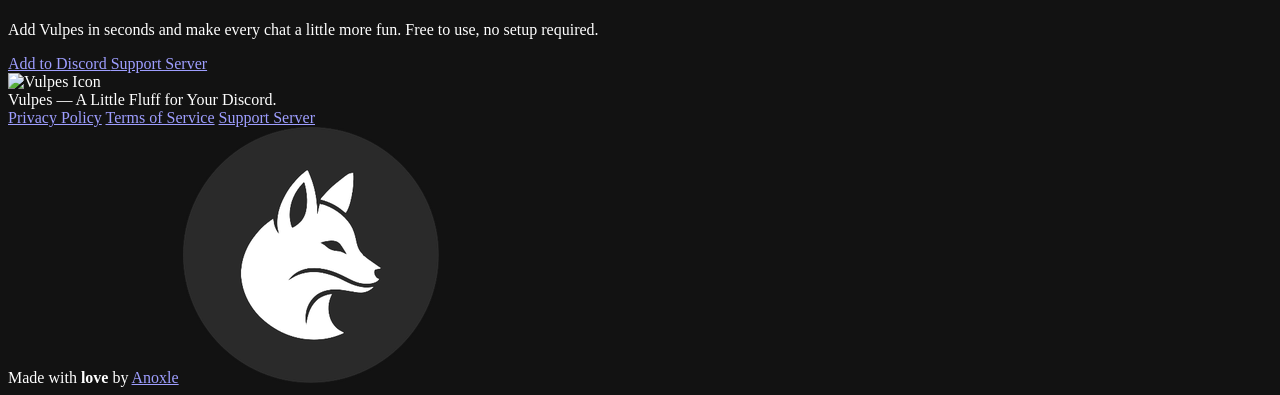
==== commit 5af10ea8: "new site" ====
--- a/index.html
+++ b/index.html
@@ -1 +1,23 @@
-<!DOCTYPE html><html lang="en"><head><meta charset="UTF-8"><meta name="viewport" content="width=device-width,initial-scale=1"><title>Vulpes - Enhancing Your Discord Experience</title><meta name="description" content="Vulpes is a free multipurpose Discord bot with 40+ features. Install it on your account to use it in any server, DM, or group chat."><meta name="keywords" content="Vulpes, Discord bot, anime GIF bot, multipurpose Discord bot, user install Discord bot, Discord app, free Discord bot"><meta name="author" content="Anoxle"><meta name="robots" content="index, follow, max-image-preview:large, max-snippet:-1"><meta name="theme-color" content="#f6bd91"><meta name="color-scheme" content="dark"><meta name="application-name" content="Vulpes"><link rel="canonical" href="https://anoxle.github.io/vulpes/"><link rel="icon" type="image/png" href="https://anoxle.github.io/vulpes/icon.png"><link rel="apple-touch-icon" href="https://anoxle.github.io/vulpes/icon.png"><meta property="og:type" content="website"><meta property="og:site_name" content="Vulpes"><meta property="og:locale" content="en_US"><meta property="og:title" content="Vulpes - Beyond the Standard Bot"><meta property="og:description" content="Stand out in every chat with 40+ fun, useful features. Works in any server, DM, or group chat."><meta property="og:image" content="https://anoxle.github.io/vulpes/icon.png"><meta property="og:image:alt" content="Vulpes bot icon"><meta property="og:url" content="https://anoxle.github.io/vulpes/"><meta name="twitter:card" content="summary"><meta name="twitter:title" content="Vulpes - Beyond the Standard Bot"><meta name="twitter:description" content="Stand out in every chat with 40+ fun, useful features. Works in any server, DM, or group chat."><meta name="twitter:image" content="https://anoxle.github.io/vulpes/icon.png"><meta name="twitter:image:alt" content="Vulpes bot icon"><script id="discord:component-embed" type="application/json">{"component":{"type":17,"accent_color":16170385,"components":[{"type":9,"components":[{"type":10,"content":"# Vulpes - Beyond the Standard Bot.\nA multipurpose bot that works everywhere. Not just in your server."}],"accessory":{"type":11,"media":{"url":"https://anoxle.github.io/vulpes/bot-icon.png"}}},{"type":14,"spacing":2,"divider":true},{"type":1,"components":[{"type":2,"label":"Add to Discord","style":5,"url":"https://discord.com/oauth2/authorize?client_id=1415771326970466354&integration_type=1&scope=applications.commands"},{"type":2,"label":"Visit Site","style":5,"url":"https://anoxle.github.io/vulpes/"},{"type":2,"label":"Support Server","style":5,"url":"https://discord.com/invite/X2NrjUCPUa"}]}]}}</script><link rel="preconnect" href="https://cdn.jsdelivr.net" crossorigin><link rel="preconnect" href="https://anoxle.github.io" crossorigin><link rel="dns-prefetch" href="https://discord.com"><link rel="stylesheet" href="https://cdn.jsdelivr.net/npm/@fontsource/inter@5.0.18/index.min.css"><script type="module" crossorigin src="/temporary-pBLI1/assets/index/javascript.js"></script><link rel="modulepreload" crossorigin href="/temporary-pBLI1/assets/chunks/modulepreload-polyfill-P2Xu9kJm.js"><link rel="stylesheet" crossorigin href="/temporary-pBLI1/assets/index/css.css"></head><body><div class="dots"></div><main><section class="hero"><div class="content"><h1>Beyond the<br>Standard bot.</h1><p class="tagline">Stand out in every chat with stunning anime GIFs, fun and useful features<br><em>built for you.</em></p><div class="buttons"><a href="https://anoxle.github.io/vulpes/get-started" class="btn btn-primary">Get Started</a> <a href="https://anoxle.github.io/vulpes/discord" class="btn btn-secondary">Community Server</a></div><p class="stats">~125 current users <span class="sep">/</span> in ~30 servers <span class="sep">/</span> 99.8% uptime <span class="sep">/</span> over 40 features</p></div><a href="#section-two" class="arrow" aria-label="Scroll down to features"><svg width="24" height="24" viewBox="0 0 24 24" fill="none" stroke="currentColor" stroke-width="2" stroke-linecap="round" stroke-linejoin="round"><polyline points="6 9 12 15 18 9"></polyline></svg></a></section><section class="section-two" id="section-two"><h2>Built for Everywhere.</h2><p class="sub">One bot. Every server, DM, and group. 50+ features, wherever you chat.</p><div class="screenshot"><img src="https://anoxle.github.io/resources/vulpes/for-site/dm-example/example.webp" alt="Vulpes anime GIF command being used in a Discord DM" width="1920" height="1080" loading="lazy" decoding="async" id="screenshot-img"></div><p class="note">Powered by Discord’s user app integration, it works across any server, DM, and group chat.</p></section><section class="faq-section" id="faq"><h2>Things You Should Know</h2><div class="faq-list"><div class="faq-item"><button class="faq-button"><span>How do I add Vulpes?</span> <svg class="faq-icon" viewBox="0 0 24 24" fill="none" stroke="currentColor" stroke-width="2"><path d="M12 5v14M5 12h14"/></svg></button><div class="faq-content" style="max-height: 0; opacity: 0; transition: max-height 0.6s cubic-bezier(0.4, 0, 0.2, 1), opacity 0.4s ease;"><div class="pb-6 pr-8"><p>Click "Get Started," then choose "Install for User" or "Add to Server" and click "Authorize" on Discord's page. That's all - it's very simple.</p></div></div></div><div class="faq-item"><button class="faq-button"><span>Where can I use Vulpes?</span> <svg class="faq-icon" viewBox="0 0 24 24" fill="none" stroke="currentColor" stroke-width="2"><path d="M12 5v14M5 12h14"/></svg></button><div class="faq-content" style="max-height: 0; opacity: 0; transition: max-height 0.6s cubic-bezier(0.4, 0, 0.2, 1), opacity 0.4s ease;"><div class="pb-6 pr-8"><p>Anywhere you would like, e.g., DMs, groups, and servers that Vulpes isn't in (as long as you have "Use External Apps" permission for those servers).</p></div></div></div><div class="faq-item"><button class="faq-button"><span>Is Vulpes free to use?</span> <svg class="faq-icon" viewBox="0 0 24 24" fill="none" stroke="currentColor" stroke-width="2"><path d="M12 5v14M5 12h14"/></svg></button><div class="faq-content" style="max-height: 0; opacity: 0; transition: max-height 0.6s cubic-bezier(0.4, 0, 0.2, 1), opacity 0.4s ease;"><div class="pb-6 pr-8"><p>Yes. It is entirely free to use, with reasonable / low rate limits on premium-like commands.</p></div></div></div><div class="faq-item"><button class="faq-button"><span>Does Vulpes respect my privacy?</span> <svg class="faq-icon" viewBox="0 0 24 24" fill="none" stroke="currentColor" stroke-width="2"><path d="M12 5v14M5 12h14"/></svg></button><div class="faq-content" style="max-height: 0; opacity: 0; transition: max-height 0.6s cubic-bezier(0.4, 0, 0.2, 1), opacity 0.4s ease;"><div class="pb-6 pr-8"><p>Vulpes is committed to protecting your privacy. It's best to take a look at our <a href="https://anoxle.github.io/vulpes/privacy" style="color: var(--peach); text-decoration: underline; text-underline-offset: 2px;">Privacy Policy</a>.</p></div></div></div></div></section><section class="cta"><div class="cta-card"><p class="eyebrow">Ready when you are</p><h2>Add Vulpes to your account or server in seconds.</h2><a href="https://anoxle.github.io/vulpes/get-started" class="btn btn-discord" id="open-gs"><svg viewBox="0 0 24 24" fill="currentColor" aria-hidden="true"><path d="M20.317 4.3698a19.7913 19.7913 0 00-4.8851-1.5152.0741.0741 0 00-.0785.0371c-.211.3753-.4447.8648-.6083 1.2495-1.8447-.2762-3.68-.2762-5.4868 0-.1636-.3933-.4058-.8742-.6177-1.2495a.077.077 0 00-.0785-.037 19.7363 19.7363 0 00-4.8852 1.515.0699.0699 0 00-.0321.0277C.5334 9.0458-.319 13.5799.0992 18.0578a.0824.0824 0 00.0312.0561c2.0528 1.5076 4.0413 2.4228 5.9929 3.0294a.0777.0777 0 00.0842-.0276c.4616-.6304.8731-1.2952 1.226-1.9942a.076.076 0 00-.0416-.1057c-.6528-.2476-1.2743-.5495-1.8722-.8923a.077.077 0 01-.0076-.1277c.1258-.0943.2517-.1923.3718-.2914a.0743.0743 0 01.0776-.0105c3.9278 1.7933 8.18 1.7933 12.0614 0a.0739.0739 0 01.0785.0095c.1202.099.246.1981.3728.2924a.077.077 0 01-.0066.1276 12.2986 12.2986 0 01-1.873.8914.0766.0766 0 00-.0407.1067c.3604.698.7719 1.3628 1.225 1.9932a.076.076 0 00.0842.0286c1.961-.6067 3.9495-1.5219 6.0023-3.0294a.077.077 0 00.0313-.0552c.5004-5.177-.8382-9.6739-3.5485-13.6604a.061.061 0 00-.0312-.0286zM8.02 15.3312c-1.1825 0-2.1569-1.0857-2.1569-2.419 0-1.3332.9555-2.4189 2.157-2.4189 1.2108 0 2.1757 1.0952 2.1568 2.419 0 1.3332-.9555 2.4189-2.1569 2.4189zm7.9748 0c-1.1825 0-2.1569-1.0857-2.1569-2.419 0-1.3332.9554-2.4189 2.1569-2.4189 1.2108 0 2.1757 1.0952 2.1568 2.419 0 1.3332-.946 2.4189-2.1568 2.4189Z"/></svg> Add to Discord </a><a href="https://top.gg/bot/1415771326970466354#reviews" target="_blank" rel="noopener noreferrer" class="rating" aria-label="View Vulpes reviews on top.gg" data-tooltip="Visit review page on top.gg"><div class="stars" aria-hidden="true"><svg viewBox="0 0 24 24"><path d="M12 2l3.09 6.26L22 9.27l-5 4.87 1.18 6.88L12 17.77l-6.18 3.25L7 14.14 2 9.27l6.91-1.01L12 2z"/></svg> <svg viewBox="0 0 24 24"><path d="M12 2l3.09 6.26L22 9.27l-5 4.87 1.18 6.88L12 17.77l-6.18 3.25L7 14.14 2 9.27l6.91-1.01L12 2z"/></svg> <svg viewBox="0 0 24 24"><path d="M12 2l3.09 6.26L22 9.27l-5 4.87 1.18 6.88L12 17.77l-6.18 3.25L7 14.14 2 9.27l6.91-1.01L12 2z"/></svg> <svg viewBox="0 0 24 24"><path d="M12 2l3.09 6.26L22 9.27l-5 4.87 1.18 6.88L12 17.77l-6.18 3.25L7 14.14 2 9.27l6.91-1.01L12 2z"/></svg> <svg viewBox="0 0 24 24"><path d="M12 2l3.09 6.26L22 9.27l-5 4.87 1.18 6.88L12 17.77l-6.18 3.25L7 14.14 2 9.27l6.91-1.01L12 2z"/></svg></div><span class="rating-text">Rating on top.gg</span></a></div></section></main><footer><div class="footer-inner"><div class="footer-top"><h3>Beyond the standard. Built for Everywhere.</h3><p>Various features, fast, and everywhere you are on Discord.</p></div><nav class="footer-links" aria-label="Footer"><a href="https://anoxle.github.io/vulpes/terms">Terms of Service</a> <span class="slash" aria-hidden="true">/</span> <a href="https://anoxle.github.io/vulpes/privacy">Privacy Policy</a> <span class="slash" aria-hidden="true">/</span> <a href="https://anoxle.github.io/vulpes/discord">Community Server</a> <span class="slash" aria-hidden="true">/</span> <a href="https://anoxle.github.io/vulpes/get-started">Add to Discord</a></nav><div class="footer-bottom"><p class="legal">By authorizing, you agree to both of our <a href="https://anoxle.github.io/vulpes/terms">Terms of Service</a> and <a href="https://anoxle.github.io/vulpes/privacy">Privacy Policy</a>.</p><p class="made-by">MADE BY <a href="https://anoxle.github.io" target="_blank">ANOXLE</a> WITH <svg viewBox="0 0 24 24" fill="currentColor"><path d="M12 21.35l-1.45-1.32C5.4 15.36 2 12.28 2 8.5 2 5.42 4.42 3 7.5 3c1.74 0 3.41.81 4.5 2.09C13.09 3.81 14.76 3 16.5 3 19.58 3 22 5.42 22 8.5c0 3.78-3.4 6.86-8.55 11.54L12 21.35z"/></svg></p></div></div></footer><div id="gs-modal" class="gs-modal" role="dialog" aria-modal="true" aria-labelledby="gs-modal-title"><button type="button" class="gs-close" id="gs-close" aria-label="Close"><svg viewBox="0 0 24 24" fill="none" stroke="currentColor" stroke-width="2"><path d="M6 18L18 6M6 6l12 12"/></svg></button><div class="gs-panel"><h2 class="gs-title" id="gs-modal-title">Get Started<br>with Vulpes.</h2><p class="gs-tagline">Choose how you'd like to add the bot to Discord,<br><em>it only takes a few clicks.</em></p><input type="checkbox" id="gs-new-tab" class="gs-toggle"><div class="gs-options" role="group" aria-label="Install options"><div class="gs-card"><span class="gs-badge">Recommended</span><h2>Install for User</h2><p>Use Vulpes anywhere on Discord, including DMs, groups, and servers.</p><div class="gs-acts"><a class="gs-btn gs-btn-primary gs-same" href="https://discord.com/oauth2/authorize?client_id=1415771326970466354&amp;integration_type=1&amp;scope=applications.commands">Install for User</a> <a class="gs-btn gs-btn-primary gs-new" href="https://discord.com/oauth2/authorize?client_id=1415771326970466354&amp;integration_type=1&amp;scope=applications.commands" target="_blank" rel="noopener noreferrer">Install for User</a></div></div><div class="gs-card"><h2>Add to Server</h2><p>Add Vulpes to your community.</p><p class="gs-hint">No server-only commands currently.</p><div class="gs-acts"><a class="gs-btn gs-btn-secondary gs-same" href="https://discord.com/oauth2/authorize?client_id=1415771326970466354&amp;permissions=6764677714799809&amp;scope=bot%20applications.commands">Add to Server</a> <a class="gs-btn gs-btn-secondary gs-new" href="https://discord.com/oauth2/authorize?client_id=1415771326970466354&amp;permissions=6764677714799809&amp;scope=bot%20applications.commands" target="_blank" rel="noopener noreferrer">Add to Server</a></div></div></div><label class="gs-check" for="gs-new-tab"><span class="gs-box"></span> <span>Open in new tab</span></label></div></div><div id="image-modal" class="modal"><div class="modal-content"><button id="modal-close-btn" class="modal-close" aria-label="Close expanded image"><svg viewBox="0 0 24 24" fill="none" stroke="currentColor" stroke-width="2"><path d="M6 18L18 6M6 6l12 12"/></svg></button> <img src="https://anoxle.github.io/resources/vulpes/for-site/dm-example/example.webp" alt="Vulpes expanded screenshot"></div></div></body></html>+<!DOCTYPE html><html lang="en"><head><meta charset="UTF-8"><meta name="viewport" content="width=device-width,initial-scale=1"><title>Vulpes - A Fluffy Companion for Discord</title><meta name="description" content="Vulpes is a free multipurpose Discord bot with 40+ features. Install it on your account to use it in any server, DM, or group chat."><meta name="keywords" content="Vulpes, Discord bot, anime GIF bot, multipurpose Discord bot, user install Discord bot, Discord app, free Discord bot, Discord translation bot, Discord image editing bot"><meta name="author" content="Anoxle"><meta name="robots" content="index, follow, max-image-preview:large, max-snippet:-1"><meta name="theme-color" content="#f5bc92"><meta name="color-scheme" content="dark"><meta name="application-name" content="Vulpes"><link rel="canonical" href="https://anoxle.github.io/vulpes/"><link rel="icon" type="image/png" href="https://anoxle.github.io/vulpes/icon.png"><link rel="apple-touch-icon" href="https://anoxle.github.io/vulpes/icon.png"><meta property="og:type" content="website"><meta property="og:site_name" content="Vulpes"><meta property="og:locale" content="en_US"><meta property="og:title" content="Vulpes - A Fluffy Companion for Discord"><meta property="og:description" content="Your all-in-one Discord friend. Stand out in every chat with stunning anime GIFs, easy translations, creative image editing, and so much more—all without leaving Discord."><meta property="og:image" content="https://anoxle.github.io/vulpes/icon.png"><meta property="og:image:alt" content="Vulpes bot icon"><meta property="og:url" content="https://anoxle.github.io/vulpes/"><meta name="twitter:card" content="summary"><meta name="twitter:title" content="Vulpes - A Fluffy Companion for Discord"><meta name="twitter:description" content="Your all-in-one Discord friend. Stand out in every chat with stunning anime GIFs, easy translations, creative image editing, and so much more—all without leaving Discord."><meta name="twitter:image" content="https://anoxle.github.io/vulpes/icon.png"><meta name="twitter:image:alt" content="Vulpes bot icon"><script id="discord:component-embed" type="application/json">{"component":{"type":17,"accent_color":16104594,"components":[{"type":9,"components":[{"type":10,"content":"# Vulpes - A Little Fluff for Your Discord.\nYour all-in-one Discord friend. Anime GIFs, translations, image editing, and more—without leaving Discord."}],"accessory":{"type":11,"media":{"url":"https://anoxle.github.io/vulpes/bot-icon.png"}}},{"type":14,"spacing":2,"divider":true},{"type":1,"components":[{"type":2,"label":"Add to Discord","style":5,"url":"https://discord.com/oauth2/authorize?client_id=1415771326970466354&integration_type=1&scope=applications.commands"},{"type":2,"label":"Visit Site","style":5,"url":"https://anoxle.github.io/vulpes/"},{"type":2,"label":"Support Server","style":5,"url":"https://anoxle.github.io/vulpes/discord"}]}]}}</script><link rel="preconnect" href="https://anoxle.github.io" crossorigin><link rel="preconnect" href="https://fonts.googleapis.com"><link rel="preconnect" href="https://fonts.gstatic.com" crossorigin><link rel="dns-prefetch" href="https://discord.com"><link href="https://fonts.googleapis.com/css2?family=Inter:wght@400;500;600;700&display=swap" rel="stylesheet"><script type="module" crossorigin src="/vulpes/assets/index/javascript.js"></script><link rel="modulepreload" crossorigin href="/vulpes/assets/chunks/modulepreload-polyfill-P2Xu9kJm.js"><link rel="stylesheet" crossorigin href="/vulpes/assets/index/css.css"><link rel="stylesheet" crossorigin href="/vulpes/assets/tailwind/tailwind.css"></head><body class="font-sans antialiased selection:bg-peach selection:text-peachText"><header class="w-full bg-appBg border-b border-borderColor/70 sticky top-0 z-40"><div class="max-w-6xl mx-auto px-6 h-[60px] flex items-center justify-between"><a href="#hero" class="flex items-center gap-2.5 group"><div class="w-8 h-8 rounded-full overflow-hidden bg-stone-800 flex-shrink-0 border border-peach/30"><img src="https://anoxle.github.io/vulpes/icon-nobackground.svg" alt="Vulpes Icon" class="w-full h-full object-cover"></div><span class="text-base font-bold text-white group-hover:text-peach transition tracking-tight">Vulpes</span></a><div class="flex items-center gap-5 sm:gap-6 text-sm text-stone-300"><nav class="hidden md:flex items-center gap-6"><a href="https://anoxle.github.io/vulpes/privacy" target="_blank" rel="noopener noreferrer" class="font-medium hover:text-peach transition">Privacy Policy</a> <a href="https://anoxle.github.io/vulpes/terms" target="_blank" rel="noopener noreferrer" class="font-medium hover:text-peach transition">Terms of Service</a> <a href="https://anoxle.github.io/vulpes/discord" target="_blank" rel="noopener noreferrer" class="font-medium hover:text-peach transition">Support Server</a></nav><a href="https://discord.com/oauth2/authorize?client_id=1415771326970466354&amp;integration_type=1&amp;scope=applications.commands&prompt=none" target="_blank" rel="noopener noreferrer" class="font-medium text-peach hover:text-white transition">Add to Discord </a><button onclick="toggleMobileMenu()" class="hambogor md:hidden text-stone-400 hover:text-peach transition" aria-label="Toggle navigation menu"><svg class="w-5 h-5" fill="none" stroke="currentColor" viewBox="0 0 24 24"><path stroke-linecap="round" stroke-linejoin="round" stroke-width="2" d="M4 6h16M4 12h16M4 18h16"/></svg></button></div><div id="mobileMenu" class="hidden md:hidden absolute top-full left-0 right-0 bg-appBg border-b border-borderColor/70"><nav class="max-w-6xl mx-auto px-6 py-3 flex flex-col gap-3 text-sm text-stone-300"><a href="https://anoxle.github.io/vulpes/privacy" target="_blank" rel="noopener noreferrer" onclick="toggleMobileMenu()" class="font-medium hover:text-peach transition">Privacy Policy</a> <a href="https://anoxle.github.io/vulpes/terms" target="_blank" rel="noopener noreferrer" onclick="toggleMobileMenu()" class="font-medium hover:text-peach transition">Terms of Service</a></nav></div></div></header><div class="max-w-6xl mx-auto px-6"><section id="hero" class="py-14 sm:py-20 md:py-28 flex flex-col md:flex-row items-center justify-between gap-4 sm:gap-12"><div class="flex-1 max-w-3xl"><h1 class="text-4xl sm:text-5xl font-extrabold text-white tracking-tight mb-5">A Little Fluff~<br>for Your Discord.</h1><p class="text-base text-stone-400 leading-relaxed mb-6 font-normal">Your all-in-one Discord friend. Stand out in every chat with stunning anime GIFs, easy translations, creative image editing, and so much more—all without leaving Discord.</p><div class="flex flex-col sm:flex-row items-stretch sm:items-center gap-3 sm:gap-4"><a href="https://discord.com/oauth2/authorize?client_id=1415771326970466354&amp;integration_type=1&amp;scope=applications.commands" target="_blank" rel="noopener noreferrer" class="px-7 py-2 rounded-xl bg-peach/10 border border-peach text-peach text-base font-semibold text-center hover:bg-peach/20 transition">Add to Discord </a><a href="https://anoxle.github.io/vulpes/discord" target="_blank" rel="noopener noreferrer" class="px-7 py-2 rounded-xl bg-transparent border border-borderColor text-stone-300 text-base font-semibold text-center hover:border-peach/60 hover:text-white transition">Support Server</a></div><p class="text-[10px] sm:text-xs text-stone-500 mt-3 whitespace-nowrap sm:whitespace-normal">~125 current users / in ~30 servers / 99.8% uptime / over 40 features</p></div><div class="flex-shrink-0 order-first self-start md:order-none md:self-auto"><img src="/vulpes/assets/wave-mockup-CysJL5R5.png" alt="Vulpes" class="w-60 h-60 sm:w-[22rem] sm:h-[22rem] object-contain -rotate-3"></div></section><section id="commands" class="pt-6 pb-28"><h2 class="text-3xl sm:text-5xl font-extrabold text-white text-center mb-3 tracking-tight">Built for Everywhere.</h2><p class="text-base text-stone-400 text-center mb-4 max-w-2xl mx-auto">One bot. Every server, DM, and group. 40+ features, wherever you chat.</p><div class="flex justify-center mb-4 mx-0 sm:-mx-8 md:-mx-10"><img src="https://anoxle.github.io/resources/vulpes/for-site/dm-example/example.webp" alt="Vulpes DM example" class="rounded-2xl border border-borderColor w-full h-auto cursor-zoom-in" onclick="document.getElementById('imageLightbox').classList.remove('hidden')"></div><div id="imageLightbox" class="hidden fixed inset-0 z-50 bg-black/85 flex items-center justify-center p-6" style="touch-action: none;"><img id="lightboxImage" src="https://anoxle.github.io/resources/vulpes/for-site/dm-example/example.webp" alt="Vulpes DM example enlarged" class="max-w-full max-h-full rounded-2xl border border-borderColor select-none" style="transform-origin: center center; will-change: transform; touch-action: none;"></div><p class="text-sm text-stone-500 text-center mb-10">Powered by Discord’s user app integration, it works across any server, DM, and group chat.</p><div class="mt-16 sm:mt-24"><h2 class="text-3xl sm:text-4xl font-extrabold text-white text-center mb-9 tracking-tight">Things You Should Know</h2><div class="max-w-4xl mx-auto flex flex-col gap-3.5"><details class="group bg-cardBg border border-borderColor rounded-2xl px-6 sm:px-7 py-5 hover:border-peach/40 transition"><summary class="flex items-center justify-between gap-4 cursor-pointer list-none [&::-webkit-details-marker]:hidden text-white font-semibold text-base sm:text-lg">How do I add Vulpes? <svg class="w-4 h-4 sm:w-5 sm:h-5 flex-shrink-0 text-stone-400 transition-transform group-open:rotate-180" fill="none" stroke="currentColor" viewBox="0 0 24 24"><path stroke-linecap="round" stroke-linejoin="round" stroke-width="2" d="M19 9l-7 7-7-7"/></svg></summary><p class="text-[15px] sm:text-base text-stone-400 leading-relaxed mt-3">Click "Add to Discord" then click "Authorize" on Discord's page. That's all - it's very simple.</p></details><details class="group bg-cardBg border border-borderColor rounded-2xl px-6 sm:px-7 py-5 hover:border-peach/40 transition"><summary class="flex items-center justify-between gap-4 cursor-pointer list-none [&::-webkit-details-marker]:hidden text-white font-semibold text-base sm:text-lg">Where can I use Vulpes? <svg class="w-4 h-4 sm:w-5 sm:h-5 flex-shrink-0 text-stone-400 transition-transform group-open:rotate-180" fill="none" stroke="currentColor" viewBox="0 0 24 24"><path stroke-linecap="round" stroke-linejoin="round" stroke-width="2" d="M19 9l-7 7-7-7"/></svg></summary><p class="text-[15px] sm:text-base text-stone-400 leading-relaxed mt-3">Absolutely anywhere you would like on Discord - DMs, groups, and servers that Vulpes isn't invited.</p></details><details class="group bg-cardBg border border-borderColor rounded-2xl px-6 sm:px-7 py-5 hover:border-peach/40 transition"><summary class="flex items-center justify-between gap-4 cursor-pointer list-none [&::-webkit-details-marker]:hidden text-white font-semibold text-base sm:text-lg">Is Vulpes free to use? <svg class="w-4 h-4 sm:w-5 sm:h-5 flex-shrink-0 text-stone-400 transition-transform group-open:rotate-180" fill="none" stroke="currentColor" viewBox="0 0 24 24"><path stroke-linecap="round" stroke-linejoin="round" stroke-width="2" d="M19 9l-7 7-7-7"/></svg></summary><p class="text-[15px] sm:text-base text-stone-400 leading-relaxed mt-3">Yes, it is entirely free to use with heavy commands having low / reasonable cool-downs.</p></details><details class="group bg-cardBg border border-borderColor rounded-2xl px-6 sm:px-7 py-5 hover:border-peach/40 transition"><summary class="flex items-center justify-between gap-4 cursor-pointer list-none [&::-webkit-details-marker]:hidden text-white font-semibold text-base sm:text-lg">Does Vulpes respect my privacy? <svg class="w-4 h-4 sm:w-5 sm:h-5 flex-shrink-0 text-stone-400 transition-transform group-open:rotate-180" fill="none" stroke="currentColor" viewBox="0 0 24 24"><path stroke-linecap="round" stroke-linejoin="round" stroke-width="2" d="M19 9l-7 7-7-7"/></svg></summary><p class="text-[15px] sm:text-base text-stone-400 leading-relaxed mt-3">Vulpes is committed to protecting your privacy. It's best to take a look at our <a href="https://anoxle.github.io/vulpes/privacy" class="text-peach hover:text-peachHover underline transition">Privacy Policy</a>.</p></details></div></div></section></div><section id="cta" class="relative overflow-hidden border-t border-borderColor/70 py-20 sm:py-28"><div class="relative max-w-3xl mx-auto px-6"><div class="absolute -inset-x-2 -inset-y-10 sm:-inset-x-8 pointer-events-none" aria-hidden="true"><svg viewBox="0 0 500 640" preserveAspectRatio="none" class="w-full h-full sm:hidden"><path d="M 105,170
+                   C 88,108 155,64 235,66
+                   C 300,68 340,32 405,50
+                   C 458,65 470,115 452,168
+                   C 436,218 470,268 452,320
+                   C 435,372 468,425 432,478
+                   C 398,528 330,548 272,558
+                   C 214,568 162,556 118,522
+                   C 76,490 52,440 58,384
+                   C 64,328 38,278 54,228
+                   C 70,178 88,182 105,170 Z" fill="#f5bc92"/><circle cx="46" cy="120" r="13" fill="#f5bc92"/><circle cx="456" cy="95" r="10" fill="#f5bc92"/><circle cx="36" cy="372" r="9" fill="#f5bc92"/><circle cx="466" cy="430" r="11" fill="#f5bc92"/><circle cx="250" cy="22" r="9" fill="#f5bc92"/><circle cx="148" cy="606" r="11" fill="#f5bc92"/><circle cx="378" cy="610" r="8" fill="#f5bc92"/><circle cx="24" cy="480" r="7" fill="#f5bc92"/><circle cx="476" cy="258" r="7" fill="#f5bc92"/><circle cx="100" cy="32" r="6" fill="#f5bc92"/><circle cx="412" cy="596" r="6" fill="#f5bc92"/></svg> <svg viewBox="0 0 1000 500" preserveAspectRatio="none" class="w-full h-full hidden sm:block"><path d="M 118,168
+                   C 96,104 176,52 268,58
+                   C 330,62 372,26 452,34
+                   C 520,41 566,14 646,30
+                   C 726,46 806,26 866,74
+                   C 930,124 906,186 930,236
+                   C 952,286 980,336 928,382
+                   C 878,426 792,414 712,436
+                   C 636,456 574,428 498,442
+                   C 418,458 356,430 276,440
+                   C 188,451 116,428 76,380
+                   C 38,334 62,282 44,234
+                   C 26,186 52,180 118,168 Z" fill="#f5bc92"/><circle cx="70" cy="120" r="16" fill="#f5bc92"/><circle cx="932" cy="112" r="11" fill="#f5bc92"/><circle cx="948" cy="302" r="8" fill="#f5bc92"/><circle cx="50" cy="318" r="10" fill="#f5bc92"/><circle cx="500" cy="14" r="10" fill="#f5bc92"/><circle cx="248" cy="472" r="12" fill="#f5bc92"/><circle cx="774" cy="472" r="9" fill="#f5bc92"/><circle cx="28" cy="216" r="6" fill="#f5bc92"/><circle cx="974" cy="214" r="7" fill="#f5bc92"/><circle cx="356" cy="12" r="6" fill="#f5bc92"/><circle cx="662" cy="474" r="6" fill="#f5bc92"/></svg></div><div class="relative text-center px-6 py-12 sm:px-16 sm:py-14"><h2 class="text-3xl sm:text-5xl font-extrabold text-peachText tracking-tight mb-4">Ready for a little fluff?</h2><p class="text-base text-peachText/80 leading-relaxed mb-8">Add Vulpes in seconds and make every chat a little more fun. Free to use, no setup required.</p><div class="flex flex-col sm:flex-row items-stretch sm:items-center justify-center gap-3 sm:gap-4"><a href="https://discord.com/oauth2/authorize?client_id=1415771326970466354&amp;integration_type=1&amp;scope=applications.commands" target="_blank" rel="noopener noreferrer" class="px-7 py-2.5 rounded-xl bg-peachText text-peach text-base font-semibold text-center hover:bg-[#3a2010] transition">Add to Discord </a><a href="https://anoxle.github.io/vulpes/discord" target="_blank" rel="noopener noreferrer" class="px-7 py-2.5 rounded-xl border border-peachText/40 text-peachText text-base font-semibold text-center hover:bg-peachText/10 transition">Support Server</a></div></div></div></section><footer class="border-t border-borderColor/70 py-10"><div class="max-w-6xl mx-auto px-6 flex flex-col sm:flex-row items-center justify-between gap-4 text-sm text-stone-500"><div class="flex items-center gap-2.5"><div class="w-6 h-6 rounded-full overflow-hidden bg-stone-800 flex-shrink-0 border border-peach/30"><img src="https://anoxle.github.io/vulpes/icon-nobackground.svg" alt="Vulpes Icon" class="w-full h-full object-cover"></div><span class="font-medium text-stone-400">Vulpes</span> <span class="hidden sm:inline">— A Little Fluff for Your Discord.</span></div><nav class="flex items-center gap-5"><a href="https://anoxle.github.io/vulpes/privacy" target="_blank" rel="noopener noreferrer" class="hover:text-peach transition">Privacy Policy</a> <a href="https://anoxle.github.io/vulpes/terms" target="_blank" rel="noopener noreferrer" class="hover:text-peach transition">Terms of Service</a> <a href="https://anoxle.github.io/vulpes/discord" target="_blank" rel="noopener noreferrer" class="hover:text-peach transition">Support Server</a></nav></div><div class="max-w-6xl mx-auto px-6 mt-6 flex items-center justify-center sm:justify-start gap-1.5 text-xs text-stone-600"><span>Made with <strong class="italic font-bold text-stone-500">love</strong> by <a href="https://anoxle.github.io/?ref=vulpes_project" target="_blank" rel="noopener noreferrer" class="text-stone-500 hover:text-peach transition underline-offset-2 hover:underline">Anoxle</a></span> <img src="https://anoxle.github.io/icon.png" alt="Anoxle" class="w-3.5 h-3.5 rounded-sm object-cover"></div></footer></body></html>
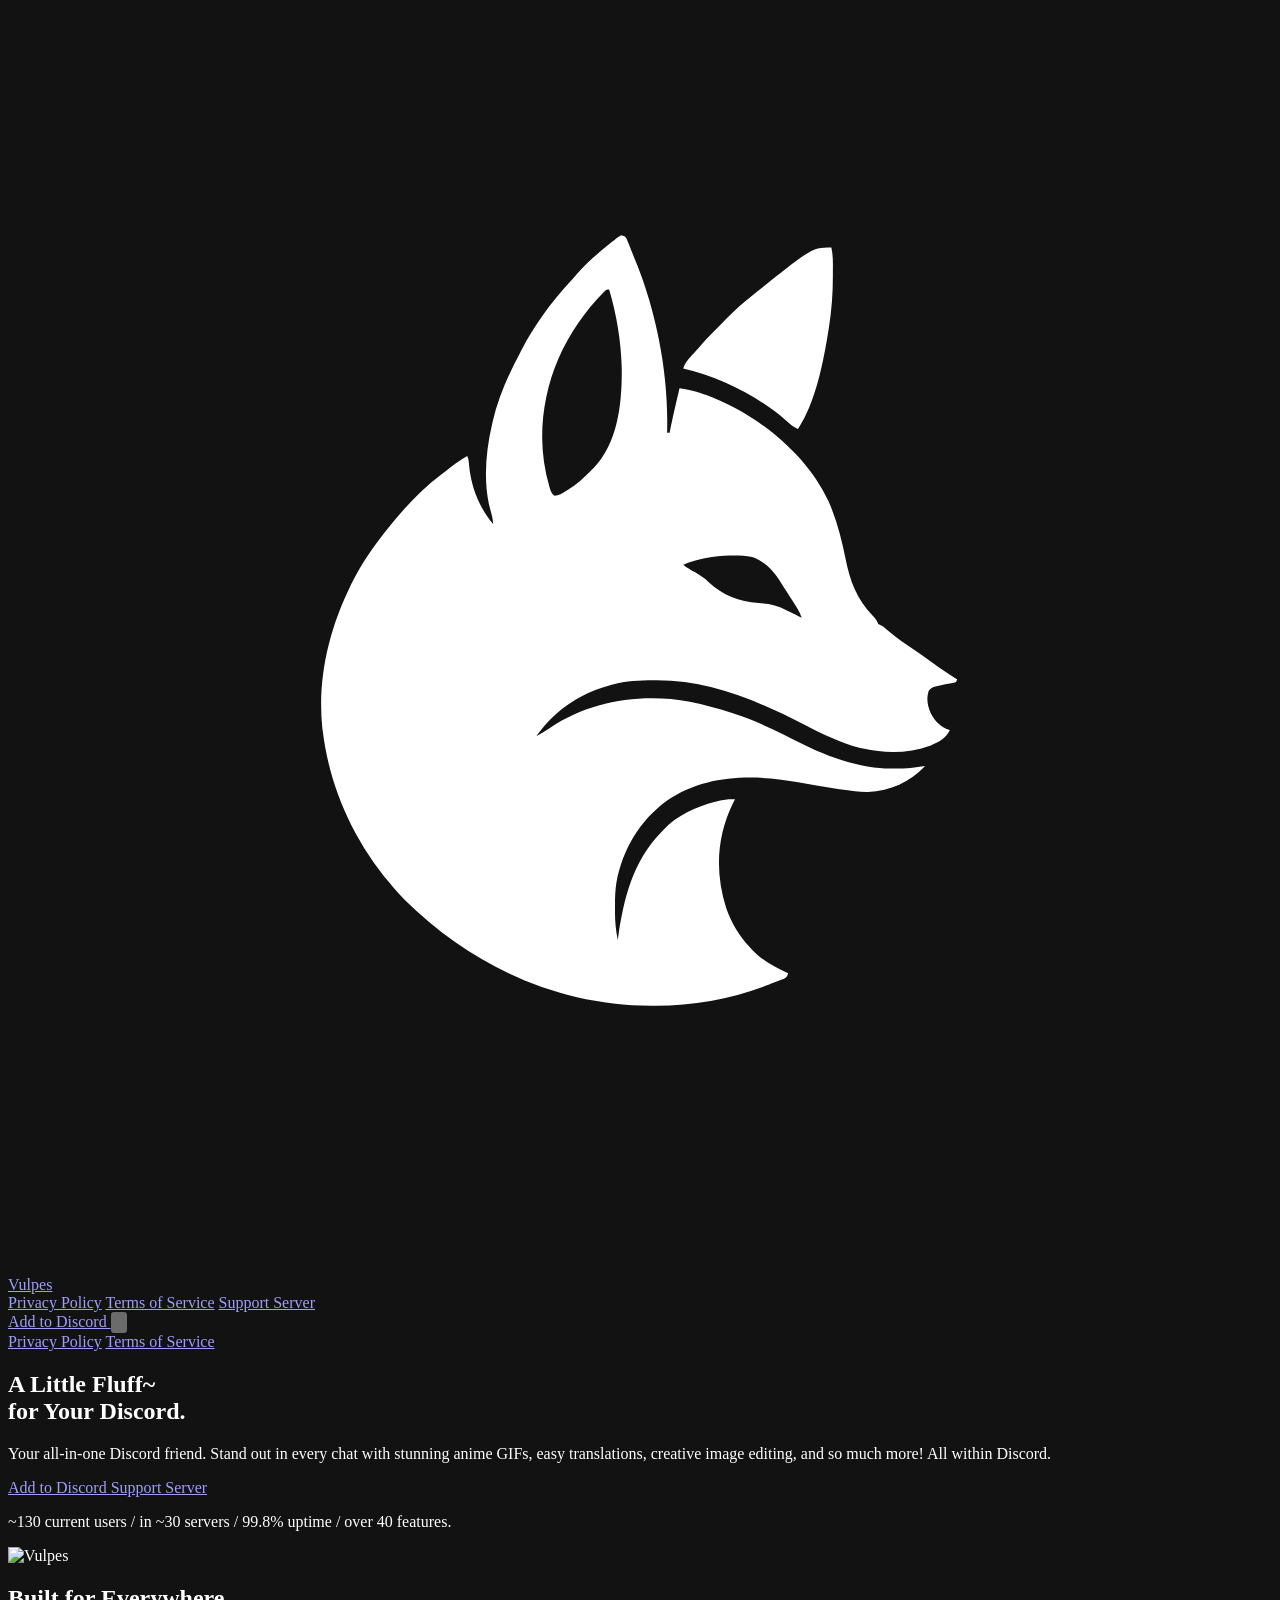
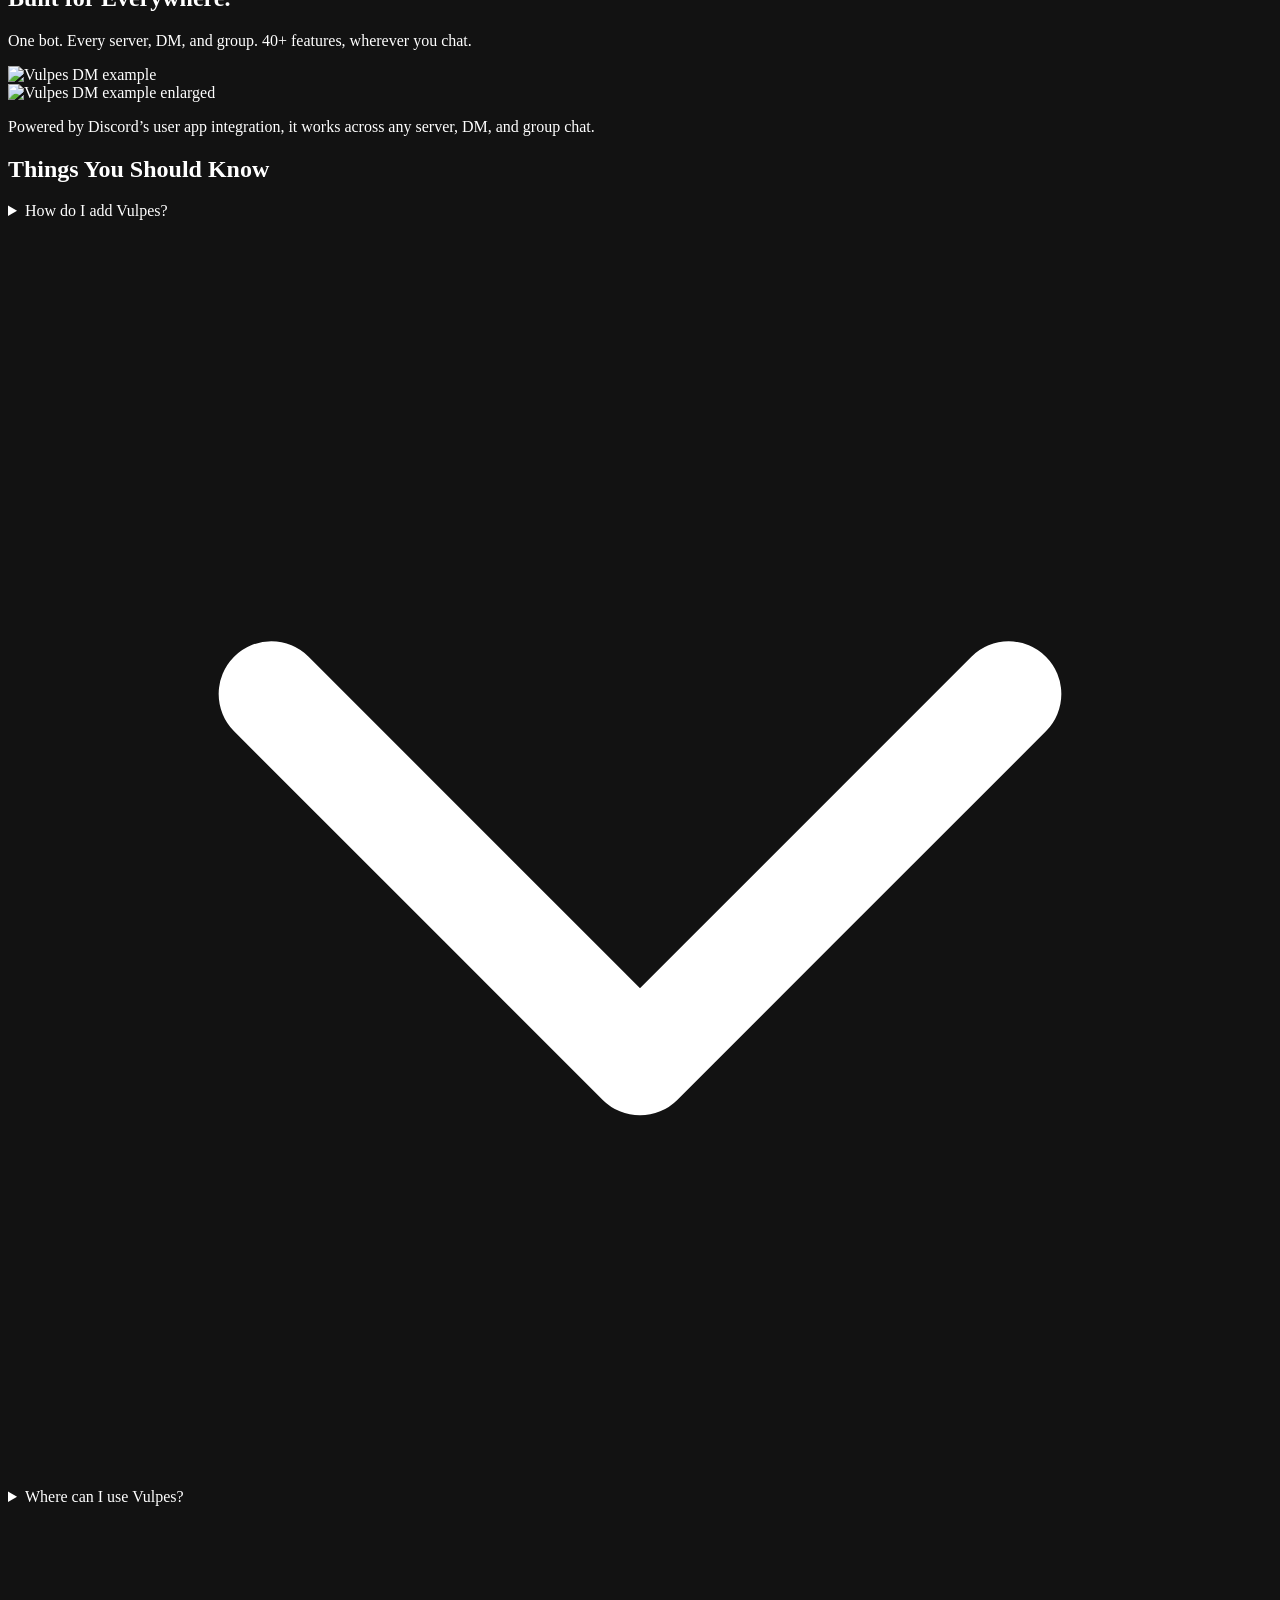
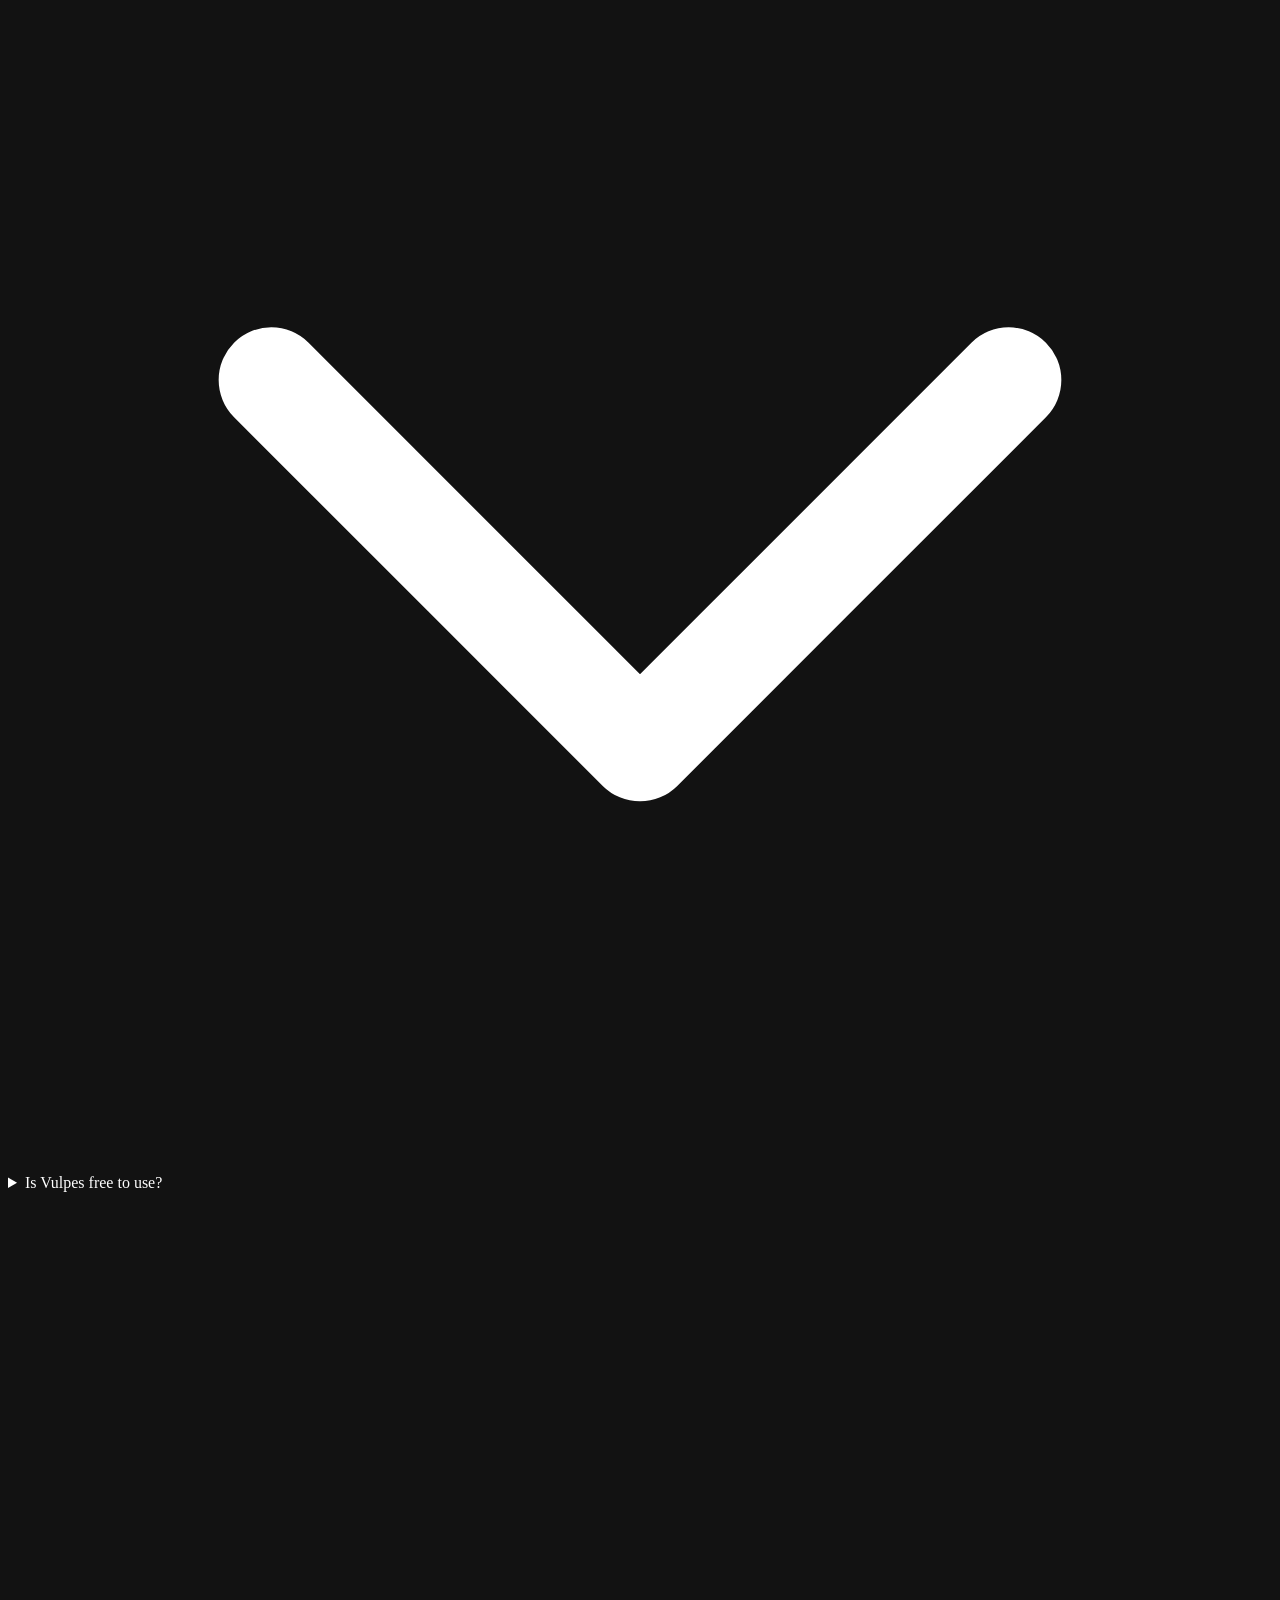
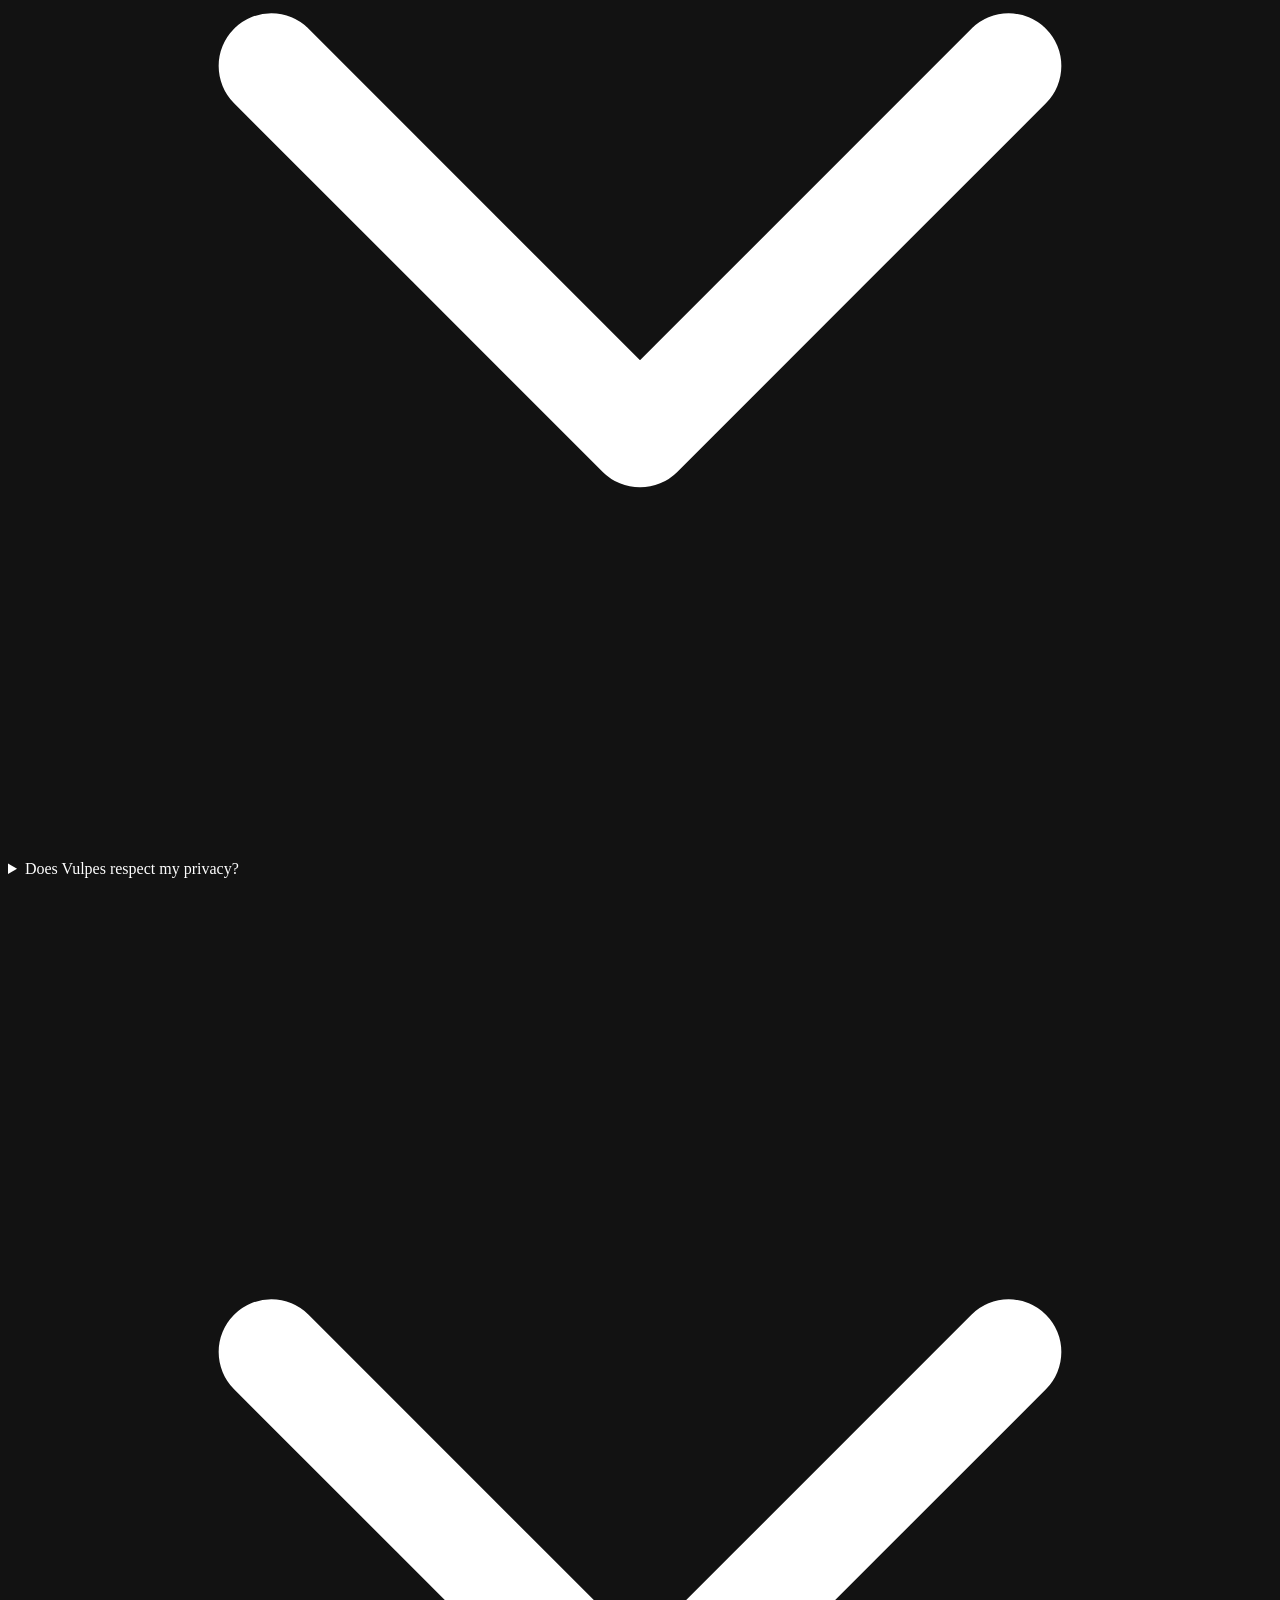
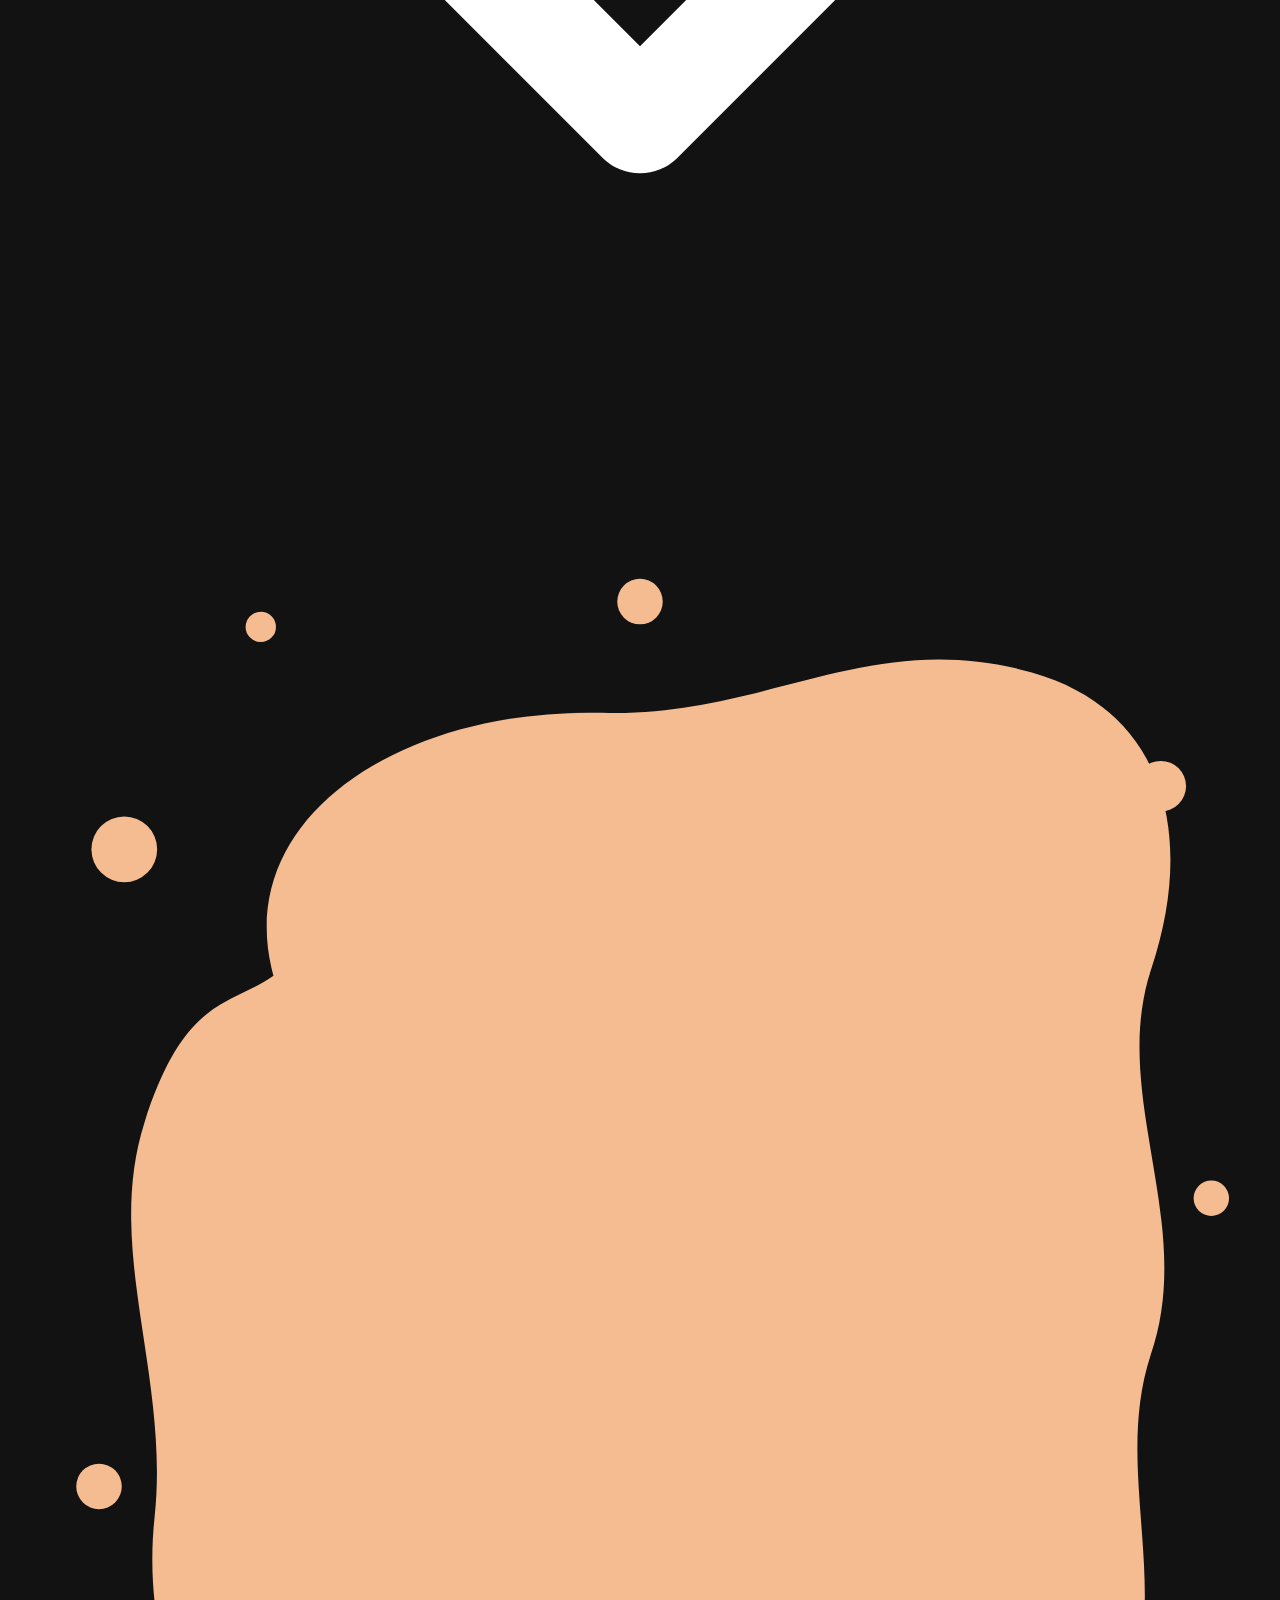
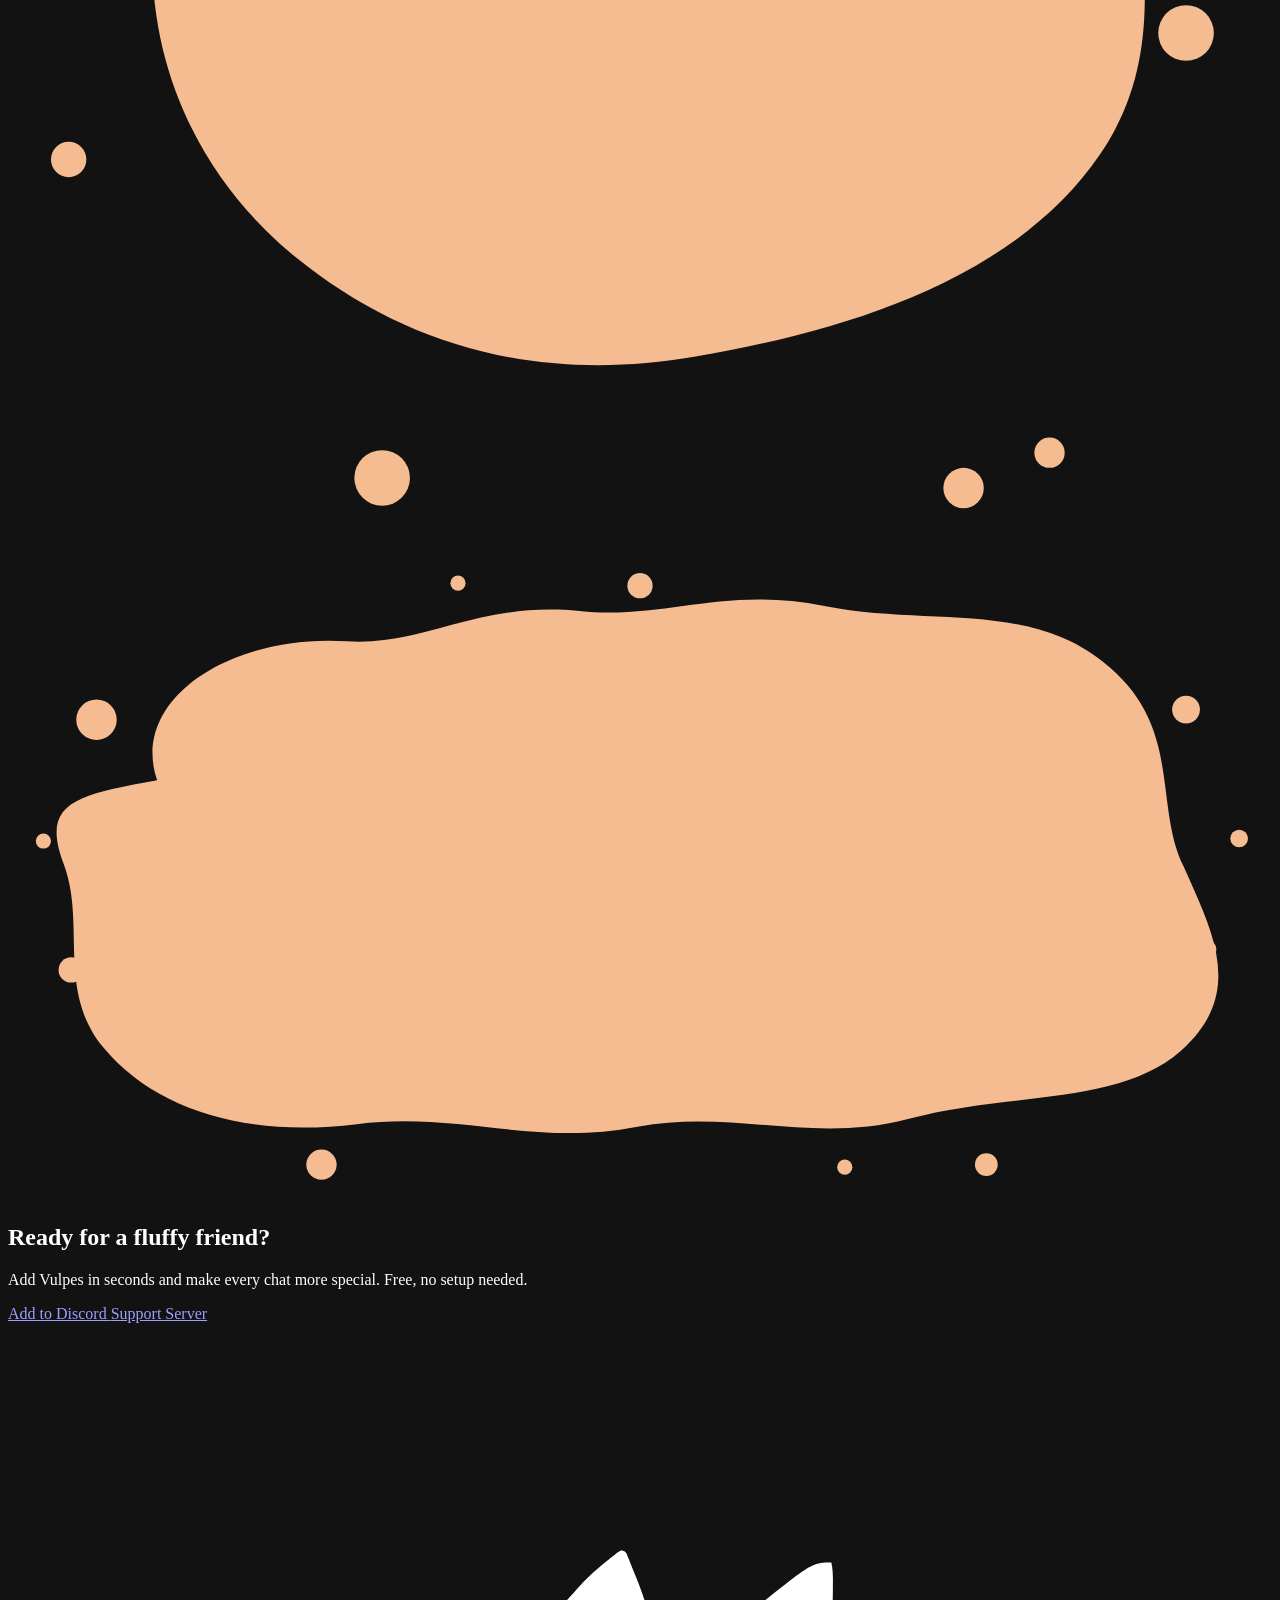
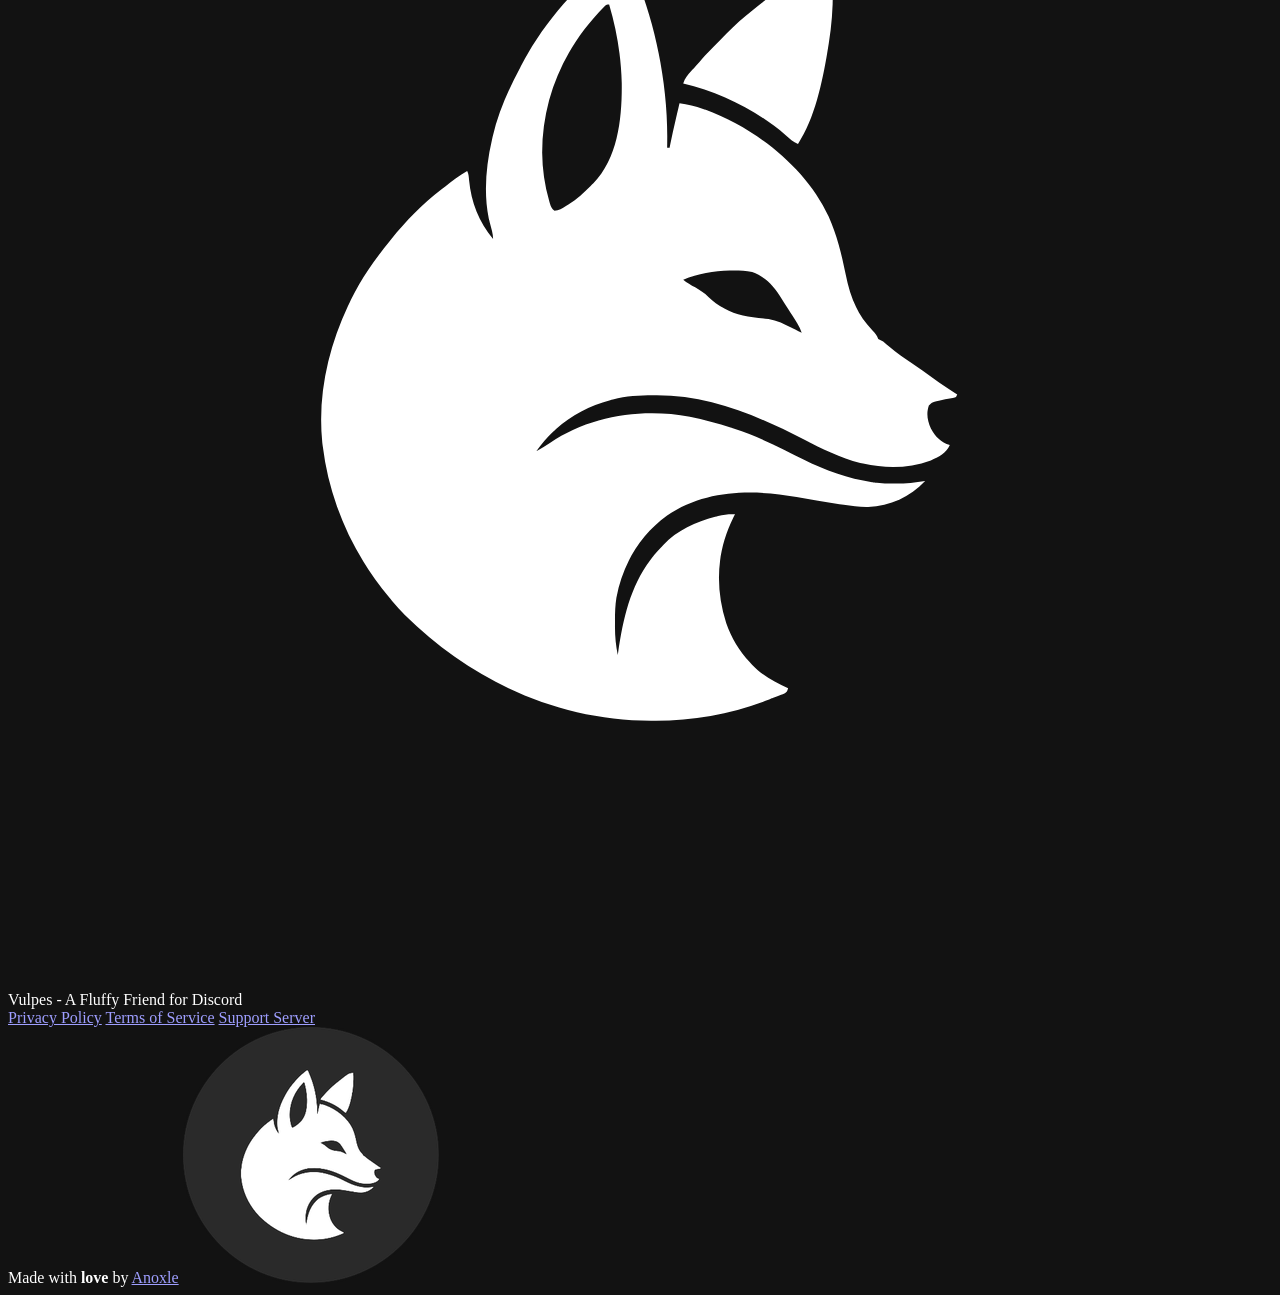
==== commit fd01d79c: "site changes" ====
--- a/index.html
+++ b/index.html
@@ -1,4 +1,4 @@
-<!DOCTYPE html><html lang="en"><head><meta charset="UTF-8"><meta name="viewport" content="width=device-width,initial-scale=1"><title>Vulpes - A Fluffy Companion for Discord</title><meta name="description" content="Vulpes is a free multipurpose Discord bot with 40+ features. Install it on your account to use it in any server, DM, or group chat."><meta name="keywords" content="Vulpes, Discord bot, anime GIF bot, multipurpose Discord bot, user install Discord bot, Discord app, free Discord bot, Discord translation bot, Discord image editing bot"><meta name="author" content="Anoxle"><meta name="robots" content="index, follow, max-image-preview:large, max-snippet:-1"><meta name="theme-color" content="#f5bc92"><meta name="color-scheme" content="dark"><meta name="application-name" content="Vulpes"><link rel="canonical" href="https://anoxle.github.io/vulpes/"><link rel="icon" type="image/png" href="https://anoxle.github.io/vulpes/icon.png"><link rel="apple-touch-icon" href="https://anoxle.github.io/vulpes/icon.png"><meta property="og:type" content="website"><meta property="og:site_name" content="Vulpes"><meta property="og:locale" content="en_US"><meta property="og:title" content="Vulpes - A Fluffy Companion for Discord"><meta property="og:description" content="Your all-in-one Discord friend. Stand out in every chat with stunning anime GIFs, easy translations, creative image editing, and so much more—all without leaving Discord."><meta property="og:image" content="https://anoxle.github.io/vulpes/icon.png"><meta property="og:image:alt" content="Vulpes bot icon"><meta property="og:url" content="https://anoxle.github.io/vulpes/"><meta name="twitter:card" content="summary"><meta name="twitter:title" content="Vulpes - A Fluffy Companion for Discord"><meta name="twitter:description" content="Your all-in-one Discord friend. Stand out in every chat with stunning anime GIFs, easy translations, creative image editing, and so much more—all without leaving Discord."><meta name="twitter:image" content="https://anoxle.github.io/vulpes/icon.png"><meta name="twitter:image:alt" content="Vulpes bot icon"><script id="discord:component-embed" type="application/json">{"component":{"type":17,"accent_color":16104594,"components":[{"type":9,"components":[{"type":10,"content":"# Vulpes - A Little Fluff for Your Discord.\nYour all-in-one Discord friend. Anime GIFs, translations, image editing, and more—without leaving Discord."}],"accessory":{"type":11,"media":{"url":"https://anoxle.github.io/vulpes/bot-icon.png"}}},{"type":14,"spacing":2,"divider":true},{"type":1,"components":[{"type":2,"label":"Add to Discord","style":5,"url":"https://discord.com/oauth2/authorize?client_id=1415771326970466354&integration_type=1&scope=applications.commands"},{"type":2,"label":"Visit Site","style":5,"url":"https://anoxle.github.io/vulpes/"},{"type":2,"label":"Support Server","style":5,"url":"https://anoxle.github.io/vulpes/discord"}]}]}}</script><link rel="preconnect" href="https://anoxle.github.io" crossorigin><link rel="preconnect" href="https://fonts.googleapis.com"><link rel="preconnect" href="https://fonts.gstatic.com" crossorigin><link rel="dns-prefetch" href="https://discord.com"><link href="https://fonts.googleapis.com/css2?family=Inter:wght@400;500;600;700&display=swap" rel="stylesheet"><script type="module" crossorigin src="/vulpes/assets/index/javascript.js"></script><link rel="modulepreload" crossorigin href="/vulpes/assets/chunks/modulepreload-polyfill-P2Xu9kJm.js"><link rel="stylesheet" crossorigin href="/vulpes/assets/index/css.css"><link rel="stylesheet" crossorigin href="/vulpes/assets/tailwind/tailwind.css"></head><body class="font-sans antialiased selection:bg-peach selection:text-peachText"><header class="w-full bg-appBg border-b border-borderColor/70 sticky top-0 z-40"><div class="max-w-6xl mx-auto px-6 h-[60px] flex items-center justify-between"><a href="#hero" class="flex items-center gap-2.5 group"><div class="w-8 h-8 rounded-full overflow-hidden bg-stone-800 flex-shrink-0 border border-peach/30"><img src="https://anoxle.github.io/vulpes/icon-nobackground.svg" alt="Vulpes Icon" class="w-full h-full object-cover"></div><span class="text-base font-bold text-white group-hover:text-peach transition tracking-tight">Vulpes</span></a><div class="flex items-center gap-5 sm:gap-6 text-sm text-stone-300"><nav class="hidden md:flex items-center gap-6"><a href="https://anoxle.github.io/vulpes/privacy" target="_blank" rel="noopener noreferrer" class="font-medium hover:text-peach transition">Privacy Policy</a> <a href="https://anoxle.github.io/vulpes/terms" target="_blank" rel="noopener noreferrer" class="font-medium hover:text-peach transition">Terms of Service</a> <a href="https://anoxle.github.io/vulpes/discord" target="_blank" rel="noopener noreferrer" class="font-medium hover:text-peach transition">Support Server</a></nav><a href="https://discord.com/oauth2/authorize?client_id=1415771326970466354&amp;integration_type=1&amp;scope=applications.commands&prompt=none" target="_blank" rel="noopener noreferrer" class="font-medium text-peach hover:text-white transition">Add to Discord </a><button onclick="toggleMobileMenu()" class="hambogor md:hidden text-stone-400 hover:text-peach transition" aria-label="Toggle navigation menu"><svg class="w-5 h-5" fill="none" stroke="currentColor" viewBox="0 0 24 24"><path stroke-linecap="round" stroke-linejoin="round" stroke-width="2" d="M4 6h16M4 12h16M4 18h16"/></svg></button></div><div id="mobileMenu" class="hidden md:hidden absolute top-full left-0 right-0 bg-appBg border-b border-borderColor/70"><nav class="max-w-6xl mx-auto px-6 py-3 flex flex-col gap-3 text-sm text-stone-300"><a href="https://anoxle.github.io/vulpes/privacy" target="_blank" rel="noopener noreferrer" onclick="toggleMobileMenu()" class="font-medium hover:text-peach transition">Privacy Policy</a> <a href="https://anoxle.github.io/vulpes/terms" target="_blank" rel="noopener noreferrer" onclick="toggleMobileMenu()" class="font-medium hover:text-peach transition">Terms of Service</a></nav></div></div></header><div class="max-w-6xl mx-auto px-6"><section id="hero" class="py-14 sm:py-20 md:py-28 flex flex-col md:flex-row items-center justify-between gap-4 sm:gap-12"><div class="flex-1 max-w-3xl"><h1 class="text-4xl sm:text-5xl font-extrabold text-white tracking-tight mb-5">A Little Fluff~<br>for Your Discord.</h1><p class="text-base text-stone-400 leading-relaxed mb-6 font-normal">Your all-in-one Discord friend. Stand out in every chat with stunning anime GIFs, easy translations, creative image editing, and so much more—all without leaving Discord.</p><div class="flex flex-col sm:flex-row items-stretch sm:items-center gap-3 sm:gap-4"><a href="https://discord.com/oauth2/authorize?client_id=1415771326970466354&amp;integration_type=1&amp;scope=applications.commands" target="_blank" rel="noopener noreferrer" class="px-7 py-2 rounded-xl bg-peach/10 border border-peach text-peach text-base font-semibold text-center hover:bg-peach/20 transition">Add to Discord </a><a href="https://anoxle.github.io/vulpes/discord" target="_blank" rel="noopener noreferrer" class="px-7 py-2 rounded-xl bg-transparent border border-borderColor text-stone-300 text-base font-semibold text-center hover:border-peach/60 hover:text-white transition">Support Server</a></div><p class="text-[10px] sm:text-xs text-stone-500 mt-3 whitespace-nowrap sm:whitespace-normal">~125 current users / in ~30 servers / 99.8% uptime / over 40 features</p></div><div class="flex-shrink-0 order-first self-start md:order-none md:self-auto"><img src="/vulpes/assets/wave-mockup-CysJL5R5.png" alt="Vulpes" class="w-60 h-60 sm:w-[22rem] sm:h-[22rem] object-contain -rotate-3"></div></section><section id="commands" class="pt-6 pb-28"><h2 class="text-3xl sm:text-5xl font-extrabold text-white text-center mb-3 tracking-tight">Built for Everywhere.</h2><p class="text-base text-stone-400 text-center mb-4 max-w-2xl mx-auto">One bot. Every server, DM, and group. 40+ features, wherever you chat.</p><div class="flex justify-center mb-4 mx-0 sm:-mx-8 md:-mx-10"><img src="https://anoxle.github.io/resources/vulpes/for-site/dm-example/example.webp" alt="Vulpes DM example" class="rounded-2xl border border-borderColor w-full h-auto cursor-zoom-in" onclick="document.getElementById('imageLightbox').classList.remove('hidden')"></div><div id="imageLightbox" class="hidden fixed inset-0 z-50 bg-black/85 flex items-center justify-center p-6" style="touch-action: none;"><img id="lightboxImage" src="https://anoxle.github.io/resources/vulpes/for-site/dm-example/example.webp" alt="Vulpes DM example enlarged" class="max-w-full max-h-full rounded-2xl border border-borderColor select-none" style="transform-origin: center center; will-change: transform; touch-action: none;"></div><p class="text-sm text-stone-500 text-center mb-10">Powered by Discord’s user app integration, it works across any server, DM, and group chat.</p><div class="mt-16 sm:mt-24"><h2 class="text-3xl sm:text-4xl font-extrabold text-white text-center mb-9 tracking-tight">Things You Should Know</h2><div class="max-w-4xl mx-auto flex flex-col gap-3.5"><details class="group bg-cardBg border border-borderColor rounded-2xl px-6 sm:px-7 py-5 hover:border-peach/40 transition"><summary class="flex items-center justify-between gap-4 cursor-pointer list-none [&::-webkit-details-marker]:hidden text-white font-semibold text-base sm:text-lg">How do I add Vulpes? <svg class="w-4 h-4 sm:w-5 sm:h-5 flex-shrink-0 text-stone-400 transition-transform group-open:rotate-180" fill="none" stroke="currentColor" viewBox="0 0 24 24"><path stroke-linecap="round" stroke-linejoin="round" stroke-width="2" d="M19 9l-7 7-7-7"/></svg></summary><p class="text-[15px] sm:text-base text-stone-400 leading-relaxed mt-3">Click "Add to Discord" then click "Authorize" on Discord's page. That's all - it's very simple.</p></details><details class="group bg-cardBg border border-borderColor rounded-2xl px-6 sm:px-7 py-5 hover:border-peach/40 transition"><summary class="flex items-center justify-between gap-4 cursor-pointer list-none [&::-webkit-details-marker]:hidden text-white font-semibold text-base sm:text-lg">Where can I use Vulpes? <svg class="w-4 h-4 sm:w-5 sm:h-5 flex-shrink-0 text-stone-400 transition-transform group-open:rotate-180" fill="none" stroke="currentColor" viewBox="0 0 24 24"><path stroke-linecap="round" stroke-linejoin="round" stroke-width="2" d="M19 9l-7 7-7-7"/></svg></summary><p class="text-[15px] sm:text-base text-stone-400 leading-relaxed mt-3">Absolutely anywhere you would like on Discord - DMs, groups, and servers that Vulpes isn't invited.</p></details><details class="group bg-cardBg border border-borderColor rounded-2xl px-6 sm:px-7 py-5 hover:border-peach/40 transition"><summary class="flex items-center justify-between gap-4 cursor-pointer list-none [&::-webkit-details-marker]:hidden text-white font-semibold text-base sm:text-lg">Is Vulpes free to use? <svg class="w-4 h-4 sm:w-5 sm:h-5 flex-shrink-0 text-stone-400 transition-transform group-open:rotate-180" fill="none" stroke="currentColor" viewBox="0 0 24 24"><path stroke-linecap="round" stroke-linejoin="round" stroke-width="2" d="M19 9l-7 7-7-7"/></svg></summary><p class="text-[15px] sm:text-base text-stone-400 leading-relaxed mt-3">Yes, it is entirely free to use with heavy commands having low / reasonable cool-downs.</p></details><details class="group bg-cardBg border border-borderColor rounded-2xl px-6 sm:px-7 py-5 hover:border-peach/40 transition"><summary class="flex items-center justify-between gap-4 cursor-pointer list-none [&::-webkit-details-marker]:hidden text-white font-semibold text-base sm:text-lg">Does Vulpes respect my privacy? <svg class="w-4 h-4 sm:w-5 sm:h-5 flex-shrink-0 text-stone-400 transition-transform group-open:rotate-180" fill="none" stroke="currentColor" viewBox="0 0 24 24"><path stroke-linecap="round" stroke-linejoin="round" stroke-width="2" d="M19 9l-7 7-7-7"/></svg></summary><p class="text-[15px] sm:text-base text-stone-400 leading-relaxed mt-3">Vulpes is committed to protecting your privacy. It's best to take a look at our <a href="https://anoxle.github.io/vulpes/privacy" class="text-peach hover:text-peachHover underline transition">Privacy Policy</a>.</p></details></div></div></section></div><section id="cta" class="relative overflow-hidden border-t border-borderColor/70 py-20 sm:py-28"><div class="relative max-w-3xl mx-auto px-6"><div class="absolute -inset-x-2 -inset-y-10 sm:-inset-x-8 pointer-events-none" aria-hidden="true"><svg viewBox="0 0 500 640" preserveAspectRatio="none" class="w-full h-full sm:hidden"><path d="M 105,170
+<!DOCTYPE html><html lang="en"><head><meta charset="UTF-8"><meta name="viewport" content="width=device-width,initial-scale=1"><title>Vulpes - A Fluffy Companion for Discord</title><meta name="description" content="Vulpes is a free multipurpose Discord bot with 40+ features. Install it on your account to use it in any server, DM, or group chat."><meta name="keywords" content="Vulpes, Discord bot, anime GIF bot, multipurpose Discord bot, user install Discord bot, Discord app, free Discord bot, Discord translation bot, Discord image editing bot"><meta name="author" content="Anoxle"><meta name="robots" content="index, follow, max-image-preview:large, max-snippet:-1"><meta name="theme-color" content="#f5bc92"><meta name="color-scheme" content="dark"><meta name="application-name" content="Vulpes"><link rel="canonical" href="https://anoxle.github.io/vulpes/"><link rel="icon" type="image/png" href="https://anoxle.github.io/vulpes/icon.png"><link rel="apple-touch-icon" href="https://anoxle.github.io/vulpes/icon.png"><meta property="og:type" content="website"><meta property="og:site_name" content="Vulpes"><meta property="og:locale" content="en_US"><meta property="og:title" content="Vulpes - A Fluffy Companion for Discord"><meta property="og:description" content="Your all-in-one Discord friend. Stand out in every chat with stunning anime GIFs, easy translations, image editing, and so much more! All  within Discord."><meta property="og:image" content="https://anoxle.github.io/vulpes/icon.png"><meta property="og:image:alt" content="Vulpes bot icon"><meta property="og:url" content="https://anoxle.github.io/vulpes/"><meta name="twitter:card" content="summary"><meta name="twitter:title" content="Vulpes - A Fluffy Companion for Discord"><meta name="twitter:description" content="Your all-in-one Discord friend. Stand out in every chat with stunning anime GIFs, easy translations, image editing, and so much more! All  within Discord."><meta name="twitter:image" content="https://anoxle.github.io/vulpes/icon.png"><meta name="twitter:image:alt" content="Vulpes bot icon"><script id="discord:component-embed" type="application/json">{"component":{"type":17,"components":[{"type":9,"components":[{"type":10,"content":"## [Vulpes -  Level up your Discord experience.](<https://anoxle.github.io/vulpes/>)\n *Your all-in-one Discord friend. Stand out in every chat with stunning anime GIFs, easy translations, creative image editing, and so much more!*"}],"accessory":{"type":11,"media":{"url":"https://anoxle.github.io/vulpes/icon-nobackground.svg"}}},{"type":14,"spacing":1},{"type":1,"components":[{"type":2,"style":5,"label":"Add to Discord","url":"https://discord.com/oauth2/authorize?client_id=1415771326970466354&integration_type=1&scope=applications.commands"},{"type":2,"style":5,"label":"Support Server","url":"https://discord.com/invite/X2NrjUCPUa"},{"type":2,"style":5,"label":"Visit Site","url":"https://anoxle.github.io/vulpes/"}]}]}}</script><link rel="preconnect" href="https://anoxle.github.io" crossorigin><link rel="preconnect" href="https://fonts.googleapis.com"><link rel="preconnect" href="https://fonts.gstatic.com" crossorigin><link rel="dns-prefetch" href="https://discord.com"><link href="https://fonts.googleapis.com/css2?family=Inter:wght@400;500;600;700&display=swap" rel="stylesheet"><script type="module" crossorigin src="/vulpes/assets/index/javascript.js"></script><link rel="modulepreload" crossorigin href="/vulpes/assets/chunks/modulepreload-polyfill-P2Xu9kJm.js"><link rel="stylesheet" crossorigin href="/vulpes/assets/index/css.css"><link rel="stylesheet" crossorigin href="/vulpes/assets/tailwind/tailwind.css"></head><body class="font-sans antialiased selection:bg-peach selection:text-peachText"><header class="w-full bg-appBg border-b border-borderColor/70 sticky top-0 z-40"><div class="max-w-6xl mx-auto px-6 h-[60px] flex items-center justify-between"><a href="#hero" class="flex items-center gap-2.5 group"><div class="w-8 h-8 rounded-full overflow-hidden bg-stone-800 flex-shrink-0 border border-peach/30"><img src="https://anoxle.github.io/vulpes/icon-nobackground.svg" alt="Vulpes Icon" class="w-full h-full object-cover"></div><span class="text-base font-bold text-white group-hover:text-peach transition tracking-tight">Vulpes</span></a><div class="flex items-center gap-5 sm:gap-6 text-sm text-stone-300"><nav class="hidden md:flex items-center gap-6"><a href="https://anoxle.github.io/vulpes/privacy" target="_blank" rel="noopener noreferrer" class="font-medium hover:text-peach transition">Privacy Policy</a> <a href="https://anoxle.github.io/vulpes/terms" target="_blank" rel="noopener noreferrer" class="font-medium hover:text-peach transition">Terms of Service</a> <a href="https://anoxle.github.io/vulpes/discord" target="_blank" rel="noopener noreferrer" class="font-medium hover:text-peach transition">Support Server</a></nav><a href="https://discord.com/oauth2/authorize?client_id=1415771326970466354&amp;integration_type=1&amp;scope=applications.commands&prompt=none" target="_blank" rel="noopener noreferrer" class="font-medium text-peach hover:text-white transition">Add to Discord </a><button onclick="toggleMobileMenu()" class="hambogor md:hidden text-stone-400 hover:text-peach transition" aria-label="Toggle navigation menu"><svg class="w-5 h-5" fill="none" stroke="currentColor" viewBox="0 0 24 24"><path stroke-linecap="round" stroke-linejoin="round" stroke-width="2" d="M4 6h16M4 12h16M4 18h16"/></svg></button></div><div id="mobileMenu" class="hidden md:hidden absolute top-full left-0 right-0 bg-appBg border-b border-borderColor/70"><nav class="max-w-6xl mx-auto px-6 py-3 flex flex-col gap-3 text-sm text-stone-300"><a href="https://anoxle.github.io/vulpes/privacy" target="_blank" rel="noopener noreferrer" onclick="toggleMobileMenu()" class="font-medium hover:text-peach transition">Privacy Policy</a> <a href="https://anoxle.github.io/vulpes/terms" target="_blank" rel="noopener noreferrer" onclick="toggleMobileMenu()" class="font-medium hover:text-peach transition">Terms of Service</a></nav></div></div></header><div class="max-w-6xl mx-auto px-6"><section id="hero" class="py-14 sm:py-20 md:py-28 flex flex-col md:flex-row items-center justify-between gap-4 sm:gap-12"><div class="flex-1 max-w-3xl"><h1 class="text-4xl sm:text-5xl font-extrabold text-white tracking-tight mb-5">A Little Fluff~<br>for Your Discord.</h1><p class="text-base text-stone-400 leading-relaxed mb-6 font-normal">Your all-in-one Discord friend. Stand out in every chat with stunning anime GIFs, easy translations, creative image editing, and so much more! All within Discord.</p><div class="flex flex-col sm:flex-row items-stretch sm:items-center gap-3 sm:gap-4"><a href="https://discord.com/oauth2/authorize?client_id=1415771326970466354&amp;integration_type=1&amp;scope=applications.commands" target="_blank" rel="noopener noreferrer" class="px-7 py-2 rounded-xl bg-peach/10 border border-peach text-peach text-base font-semibold text-center hover:bg-peach/20 transition">Add to Discord </a><a href="https://anoxle.github.io/vulpes/discord" target="_blank" rel="noopener noreferrer" class="px-7 py-2 rounded-xl bg-transparent border border-borderColor text-stone-300 text-base font-semibold text-center hover:border-peach/60 hover:text-white transition">Support Server</a></div><p class="text-[10px] sm:text-xs text-stone-500 mt-3 whitespace-nowrap sm:whitespace-normal">~130 current users / in ~30 servers / 99.8% uptime / over 40 features.</p></div><div class="flex-shrink-0 order-first self-start md:order-none md:self-auto"><img src="/vulpes/assets/wave-mockup-CysJL5R5.png" alt="Vulpes" class="w-60 h-60 sm:w-[22rem] sm:h-[22rem] object-contain -rotate-3"></div></section><section id="commands" class="pt-6 pb-28"><h2 class="text-3xl sm:text-5xl font-extrabold text-white text-center mb-3 tracking-tight">Built for Everywhere.</h2><p class="text-base text-stone-400 text-center mb-4 max-w-2xl mx-auto">One bot. Every server, DM, and group. 40+ features, wherever you chat.</p><div class="flex justify-center mb-4 mx-0 sm:-mx-8 md:-mx-10"><img src="https://anoxle.github.io/resources/vulpes/for-site/dm-example/example.webp" alt="Vulpes DM example" class="rounded-2xl border border-borderColor w-full h-auto cursor-zoom-in" onclick="document.getElementById('imageLightbox').classList.remove('hidden')"></div><div id="imageLightbox" class="hidden fixed inset-0 z-50 bg-black/85 flex items-center justify-center p-6" style="touch-action: none;"><img id="lightboxImage" src="https://anoxle.github.io/resources/vulpes/for-site/dm-example/example.webp" alt="Vulpes DM example enlarged" class="max-w-full max-h-full rounded-2xl border border-borderColor select-none" style="transform-origin: center center; will-change: transform; touch-action: none;"></div><p class="text-sm text-stone-500 text-center mb-10">Powered by Discord’s user app integration, it works across any server, DM, and group chat.</p><div class="mt-16 sm:mt-24"><h2 class="text-3xl sm:text-4xl font-extrabold text-white text-center mb-9 tracking-tight">Things You Should Know</h2><div class="max-w-4xl mx-auto flex flex-col gap-3.5"><details class="group bg-cardBg border border-borderColor rounded-2xl px-6 sm:px-7 py-5 hover:border-peach/40 transition"><summary class="flex items-center justify-between gap-4 cursor-pointer list-none [&::-webkit-details-marker]:hidden text-white font-semibold text-base sm:text-lg">How do I add Vulpes? <svg class="w-4 h-4 sm:w-5 sm:h-5 flex-shrink-0 text-stone-400 transition-transform group-open:rotate-180" fill="none" stroke="currentColor" viewBox="0 0 24 24"><path stroke-linecap="round" stroke-linejoin="round" stroke-width="2" d="M19 9l-7 7-7-7"/></svg></summary><p class="text-[15px] sm:text-base text-stone-400 leading-relaxed mt-3">Click "Add to Discord" then click "Authorize" on Discord's page. That's all - it's very simple.</p></details><details class="group bg-cardBg border border-borderColor rounded-2xl px-6 sm:px-7 py-5 hover:border-peach/40 transition"><summary class="flex items-center justify-between gap-4 cursor-pointer list-none [&::-webkit-details-marker]:hidden text-white font-semibold text-base sm:text-lg">Where can I use Vulpes? <svg class="w-4 h-4 sm:w-5 sm:h-5 flex-shrink-0 text-stone-400 transition-transform group-open:rotate-180" fill="none" stroke="currentColor" viewBox="0 0 24 24"><path stroke-linecap="round" stroke-linejoin="round" stroke-width="2" d="M19 9l-7 7-7-7"/></svg></summary><p class="text-[15px] sm:text-base text-stone-400 leading-relaxed mt-3">Absolutely anywhere you would like on Discord - DMs, groups, and servers that Vulpes isn't invited.</p></details><details class="group bg-cardBg border border-borderColor rounded-2xl px-6 sm:px-7 py-5 hover:border-peach/40 transition"><summary class="flex items-center justify-between gap-4 cursor-pointer list-none [&::-webkit-details-marker]:hidden text-white font-semibold text-base sm:text-lg">Is Vulpes free to use? <svg class="w-4 h-4 sm:w-5 sm:h-5 flex-shrink-0 text-stone-400 transition-transform group-open:rotate-180" fill="none" stroke="currentColor" viewBox="0 0 24 24"><path stroke-linecap="round" stroke-linejoin="round" stroke-width="2" d="M19 9l-7 7-7-7"/></svg></summary><p class="text-[15px] sm:text-base text-stone-400 leading-relaxed mt-3">Yes, it is entirely free to use with heavy commands having low / reasonable cool-downs.</p></details><details class="group bg-cardBg border border-borderColor rounded-2xl px-6 sm:px-7 py-5 hover:border-peach/40 transition"><summary class="flex items-center justify-between gap-4 cursor-pointer list-none [&::-webkit-details-marker]:hidden text-white font-semibold text-base sm:text-lg">Does Vulpes respect my privacy? <svg class="w-4 h-4 sm:w-5 sm:h-5 flex-shrink-0 text-stone-400 transition-transform group-open:rotate-180" fill="none" stroke="currentColor" viewBox="0 0 24 24"><path stroke-linecap="round" stroke-linejoin="round" stroke-width="2" d="M19 9l-7 7-7-7"/></svg></summary><p class="text-[15px] sm:text-base text-stone-400 leading-relaxed mt-3">Vulpes is committed to protecting your privacy. It's best to take a look at our <a href="https://anoxle.github.io/vulpes/privacy" class="text-peach hover:text-peachHover underline transition">Privacy Policy</a>.</p></details></div></div></section></div><section id="cta" class="relative overflow-hidden border-t border-borderColor/70 py-20 sm:py-28"><div class="relative max-w-3xl mx-auto px-6"><div class="absolute -inset-x-2 -inset-y-10 sm:-inset-x-8 pointer-events-none" aria-hidden="true"><svg viewBox="0 0 500 640" preserveAspectRatio="none" class="w-full h-full sm:hidden"><path d="M 105,170
                    C 88,108 155,64 235,66
                    C 300,68 340,32 405,50
                    C 458,65 470,115 452,168
@@ -20,4 +20,4 @@
                    C 418,458 356,430 276,440
                    C 188,451 116,428 76,380
                    C 38,334 62,282 44,234
-                   C 26,186 52,180 118,168 Z" fill="#f5bc92"/><circle cx="70" cy="120" r="16" fill="#f5bc92"/><circle cx="932" cy="112" r="11" fill="#f5bc92"/><circle cx="948" cy="302" r="8" fill="#f5bc92"/><circle cx="50" cy="318" r="10" fill="#f5bc92"/><circle cx="500" cy="14" r="10" fill="#f5bc92"/><circle cx="248" cy="472" r="12" fill="#f5bc92"/><circle cx="774" cy="472" r="9" fill="#f5bc92"/><circle cx="28" cy="216" r="6" fill="#f5bc92"/><circle cx="974" cy="214" r="7" fill="#f5bc92"/><circle cx="356" cy="12" r="6" fill="#f5bc92"/><circle cx="662" cy="474" r="6" fill="#f5bc92"/></svg></div><div class="relative text-center px-6 py-12 sm:px-16 sm:py-14"><h2 class="text-3xl sm:text-5xl font-extrabold text-peachText tracking-tight mb-4">Ready for a little fluff?</h2><p class="text-base text-peachText/80 leading-relaxed mb-8">Add Vulpes in seconds and make every chat a little more fun. Free to use, no setup required.</p><div class="flex flex-col sm:flex-row items-stretch sm:items-center justify-center gap-3 sm:gap-4"><a href="https://discord.com/oauth2/authorize?client_id=1415771326970466354&amp;integration_type=1&amp;scope=applications.commands" target="_blank" rel="noopener noreferrer" class="px-7 py-2.5 rounded-xl bg-peachText text-peach text-base font-semibold text-center hover:bg-[#3a2010] transition">Add to Discord </a><a href="https://anoxle.github.io/vulpes/discord" target="_blank" rel="noopener noreferrer" class="px-7 py-2.5 rounded-xl border border-peachText/40 text-peachText text-base font-semibold text-center hover:bg-peachText/10 transition">Support Server</a></div></div></div></section><footer class="border-t border-borderColor/70 py-10"><div class="max-w-6xl mx-auto px-6 flex flex-col sm:flex-row items-center justify-between gap-4 text-sm text-stone-500"><div class="flex items-center gap-2.5"><div class="w-6 h-6 rounded-full overflow-hidden bg-stone-800 flex-shrink-0 border border-peach/30"><img src="https://anoxle.github.io/vulpes/icon-nobackground.svg" alt="Vulpes Icon" class="w-full h-full object-cover"></div><span class="font-medium text-stone-400">Vulpes</span> <span class="hidden sm:inline">— A Little Fluff for Your Discord.</span></div><nav class="flex items-center gap-5"><a href="https://anoxle.github.io/vulpes/privacy" target="_blank" rel="noopener noreferrer" class="hover:text-peach transition">Privacy Policy</a> <a href="https://anoxle.github.io/vulpes/terms" target="_blank" rel="noopener noreferrer" class="hover:text-peach transition">Terms of Service</a> <a href="https://anoxle.github.io/vulpes/discord" target="_blank" rel="noopener noreferrer" class="hover:text-peach transition">Support Server</a></nav></div><div class="max-w-6xl mx-auto px-6 mt-6 flex items-center justify-center sm:justify-start gap-1.5 text-xs text-stone-600"><span>Made with <strong class="italic font-bold text-stone-500">love</strong> by <a href="https://anoxle.github.io/?ref=vulpes_project" target="_blank" rel="noopener noreferrer" class="text-stone-500 hover:text-peach transition underline-offset-2 hover:underline">Anoxle</a></span> <img src="https://anoxle.github.io/icon.png" alt="Anoxle" class="w-3.5 h-3.5 rounded-sm object-cover"></div></footer></body></html>+                   C 26,186 52,180 118,168 Z" fill="#f5bc92"/><circle cx="70" cy="120" r="16" fill="#f5bc92"/><circle cx="932" cy="112" r="11" fill="#f5bc92"/><circle cx="948" cy="302" r="8" fill="#f5bc92"/><circle cx="50" cy="318" r="10" fill="#f5bc92"/><circle cx="500" cy="14" r="10" fill="#f5bc92"/><circle cx="248" cy="472" r="12" fill="#f5bc92"/><circle cx="774" cy="472" r="9" fill="#f5bc92"/><circle cx="28" cy="216" r="6" fill="#f5bc92"/><circle cx="974" cy="214" r="7" fill="#f5bc92"/><circle cx="356" cy="12" r="6" fill="#f5bc92"/><circle cx="662" cy="474" r="6" fill="#f5bc92"/></svg></div><div class="relative text-center px-6 py-12 sm:px-16 sm:py-14"><h2 class="text-3xl sm:text-5xl font-extrabold text-peachText tracking-tight mb-4">Ready for a fluffy friend?</h2><p class="text-base text-peachText/80 leading-relaxed mb-8">Add Vulpes in seconds and make every chat more special. Free, no setup needed.</p><div class="flex flex-col sm:flex-row items-stretch sm:items-center justify-center gap-3 sm:gap-4"><a href="https://discord.com/oauth2/authorize?client_id=1415771326970466354&amp;integration_type=1&amp;scope=applications.commands" target="_blank" rel="noopener noreferrer" class="px-7 py-2.5 rounded-xl bg-peachText text-peach text-base font-semibold text-center hover:bg-[#3a2010] transition">Add to Discord </a><a href="https://anoxle.github.io/vulpes/discord" target="_blank" rel="noopener noreferrer" class="px-7 py-2.5 rounded-xl border border-peachText/40 text-peachText text-base font-semibold text-center hover:bg-peachText/10 transition">Support Server</a></div></div></div></section><footer class="border-t border-borderColor/70 py-10"><div class="max-w-6xl mx-auto px-6 flex flex-col sm:flex-row items-center justify-between gap-4 text-sm text-stone-500"><div class="flex items-center gap-2.5"><div class="w-6 h-6 rounded-full overflow-hidden bg-stone-800 flex-shrink-0 border border-peach/30"><img src="https://anoxle.github.io/vulpes/icon-nobackground.svg" alt="Vulpes Icon" class="w-full h-full object-cover"></div><span class="font-medium text-stone-400">Vulpes</span> <span class="hidden sm:inline">- A Fluffy Friend for Discord</span></div><nav class="flex items-center gap-5"><a href="https://anoxle.github.io/vulpes/privacy" target="_blank" rel="noopener noreferrer" class="hover:text-peach transition">Privacy Policy</a> <a href="https://anoxle.github.io/vulpes/terms" target="_blank" rel="noopener noreferrer" class="hover:text-peach transition">Terms of Service</a> <a href="https://anoxle.github.io/vulpes/discord" target="_blank" rel="noopener noreferrer" class="hover:text-peach transition">Support Server</a></nav></div><div class="max-w-6xl mx-auto px-6 mt-6 flex items-center justify-center sm:justify-start gap-1.5 text-xs text-stone-600"><span>Made with <strong class="italic font-bold text-stone-500">love</strong> by <a href="https://anoxle.github.io/?ref=vulpes_project" target="_blank" rel="noopener noreferrer" class="text-stone-500 hover:text-peach transition underline-offset-2 hover:underline">Anoxle</a></span> <img src="https://anoxle.github.io/icon.png" alt="Anoxle" class="w-3.5 h-3.5 rounded-sm object-cover"></div></footer></body></html>
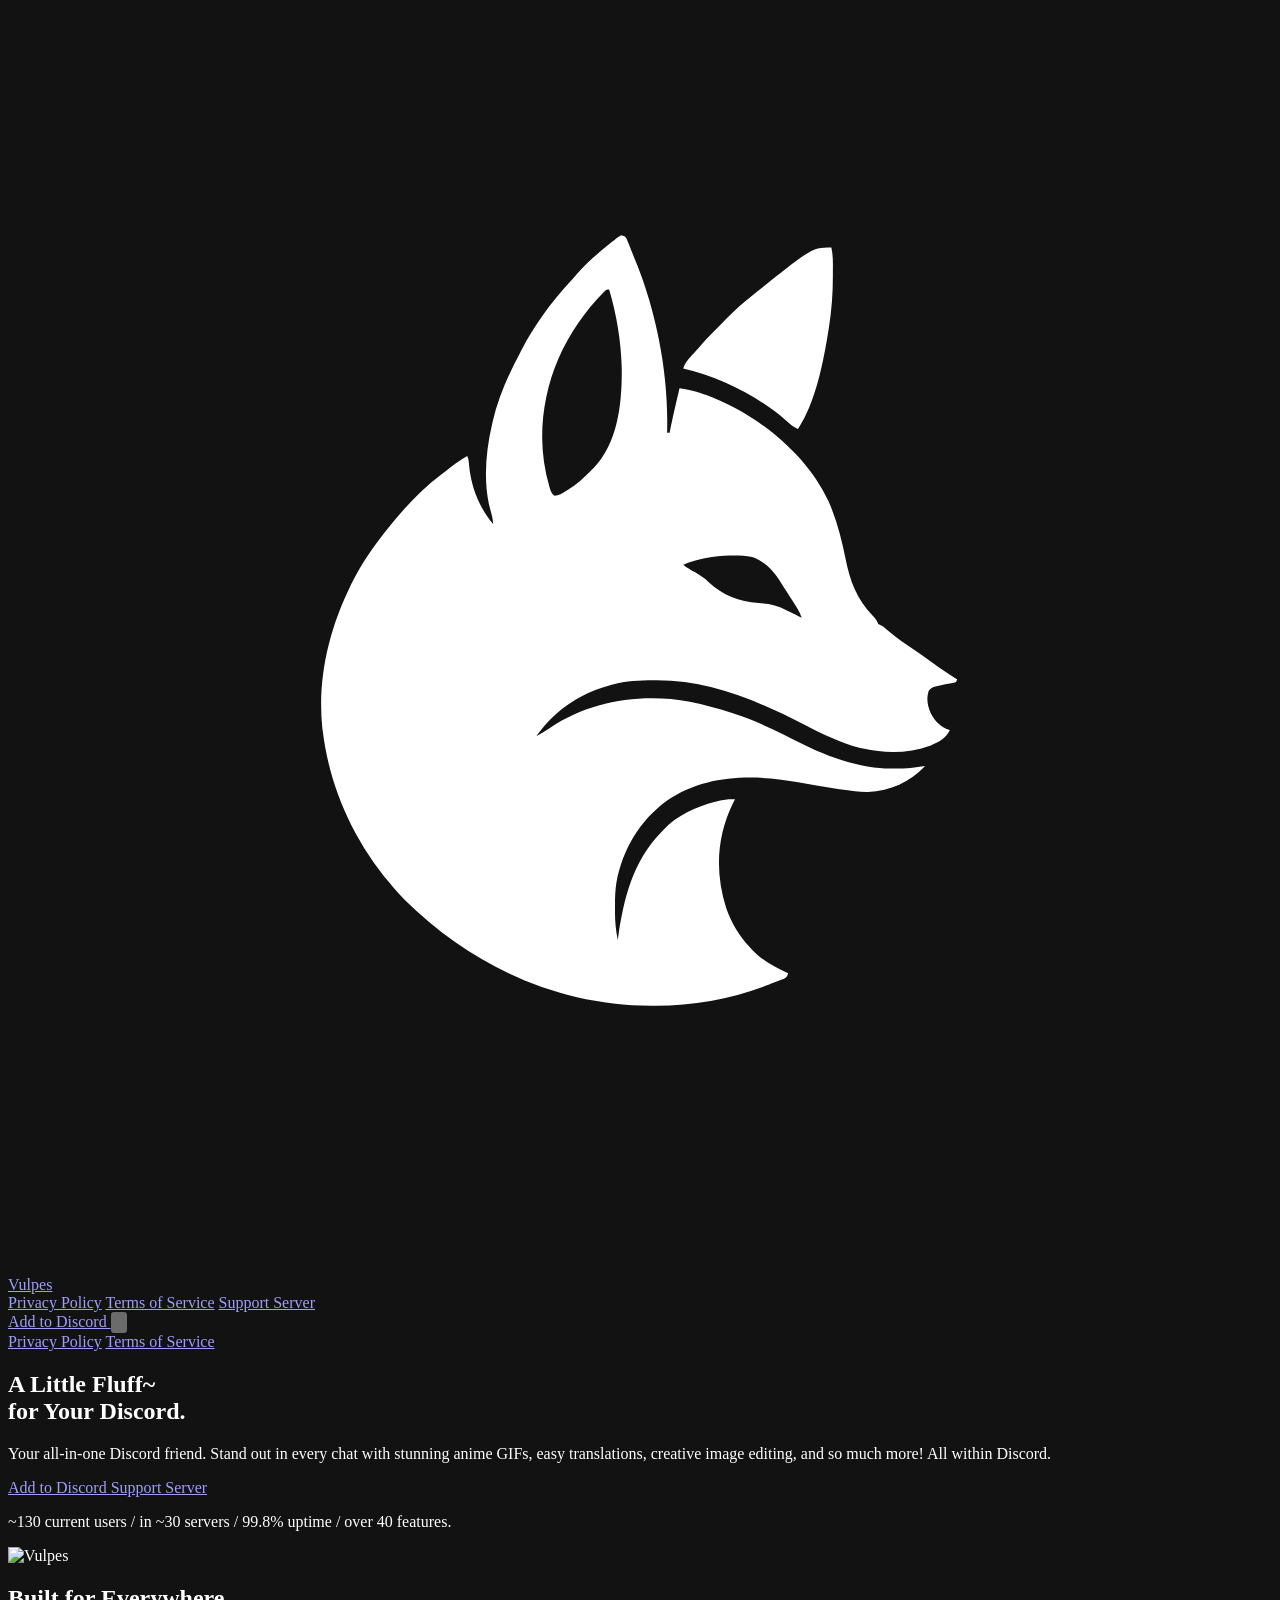
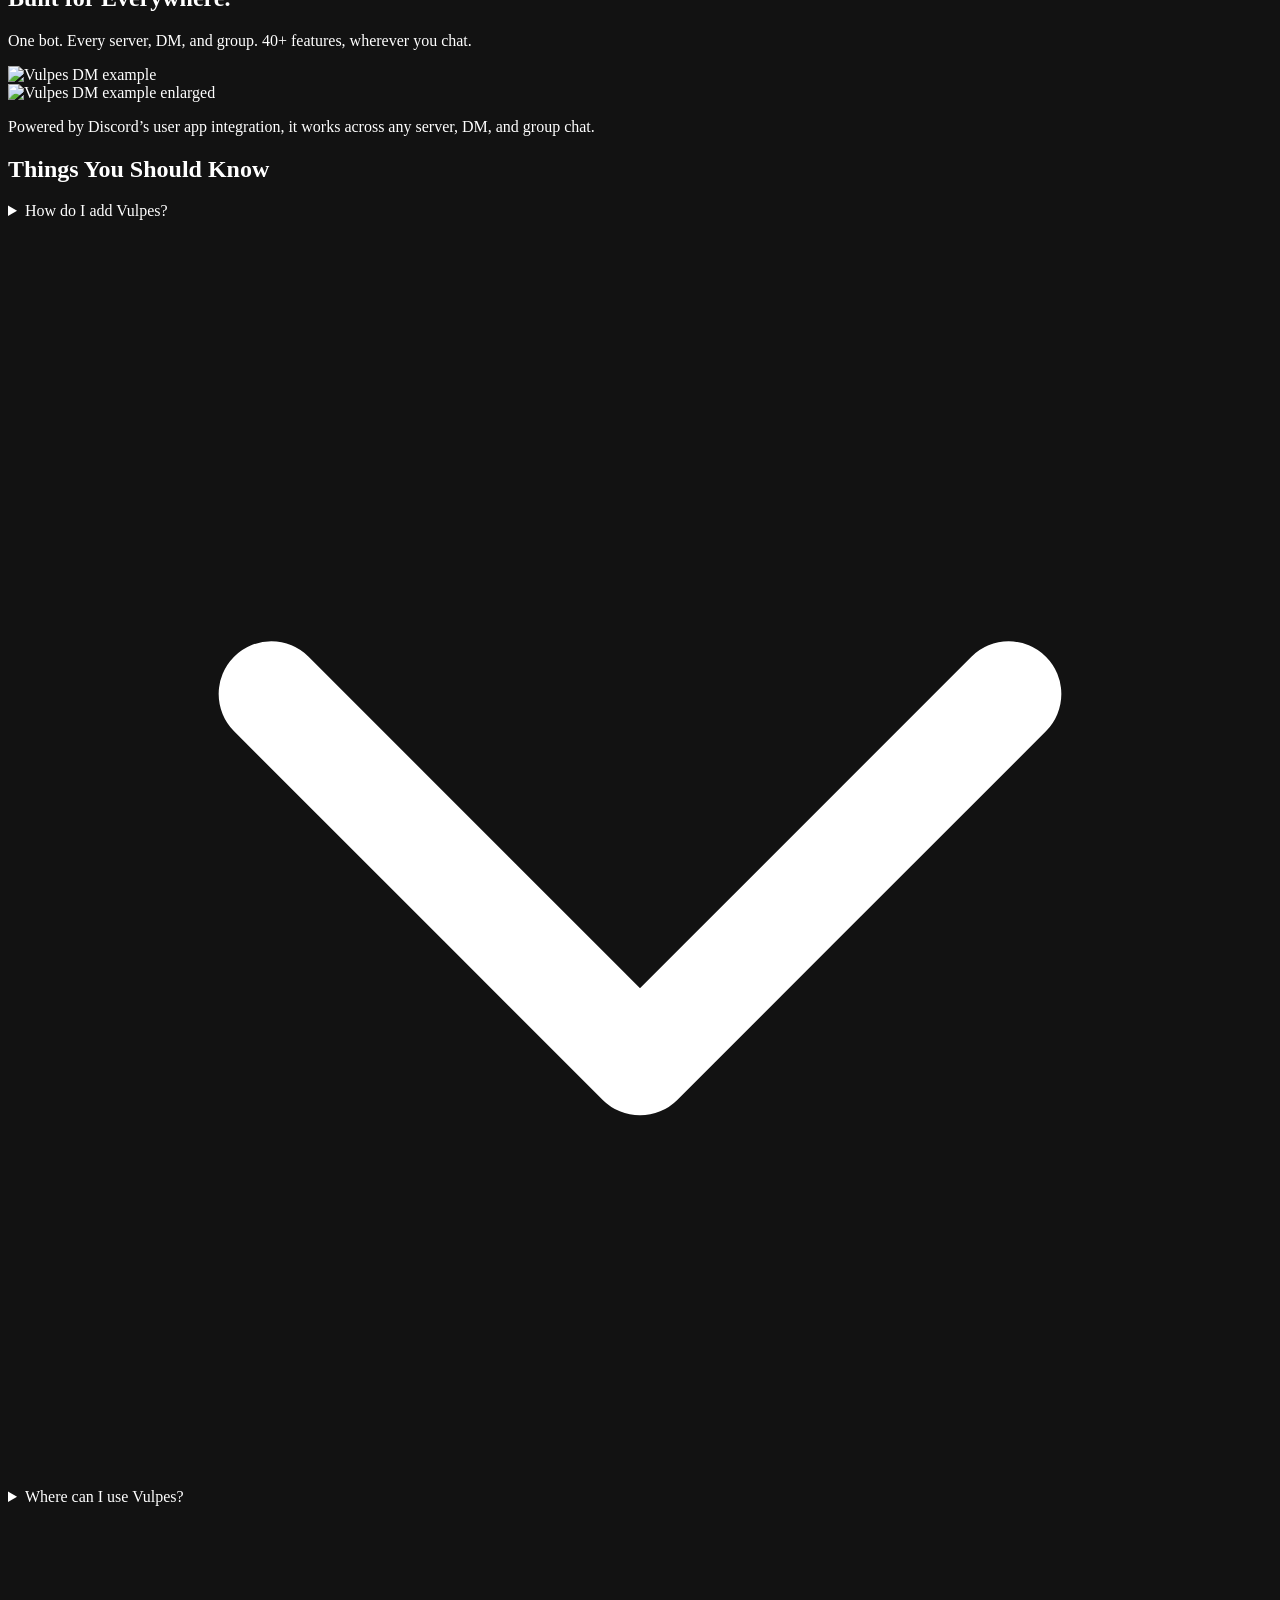
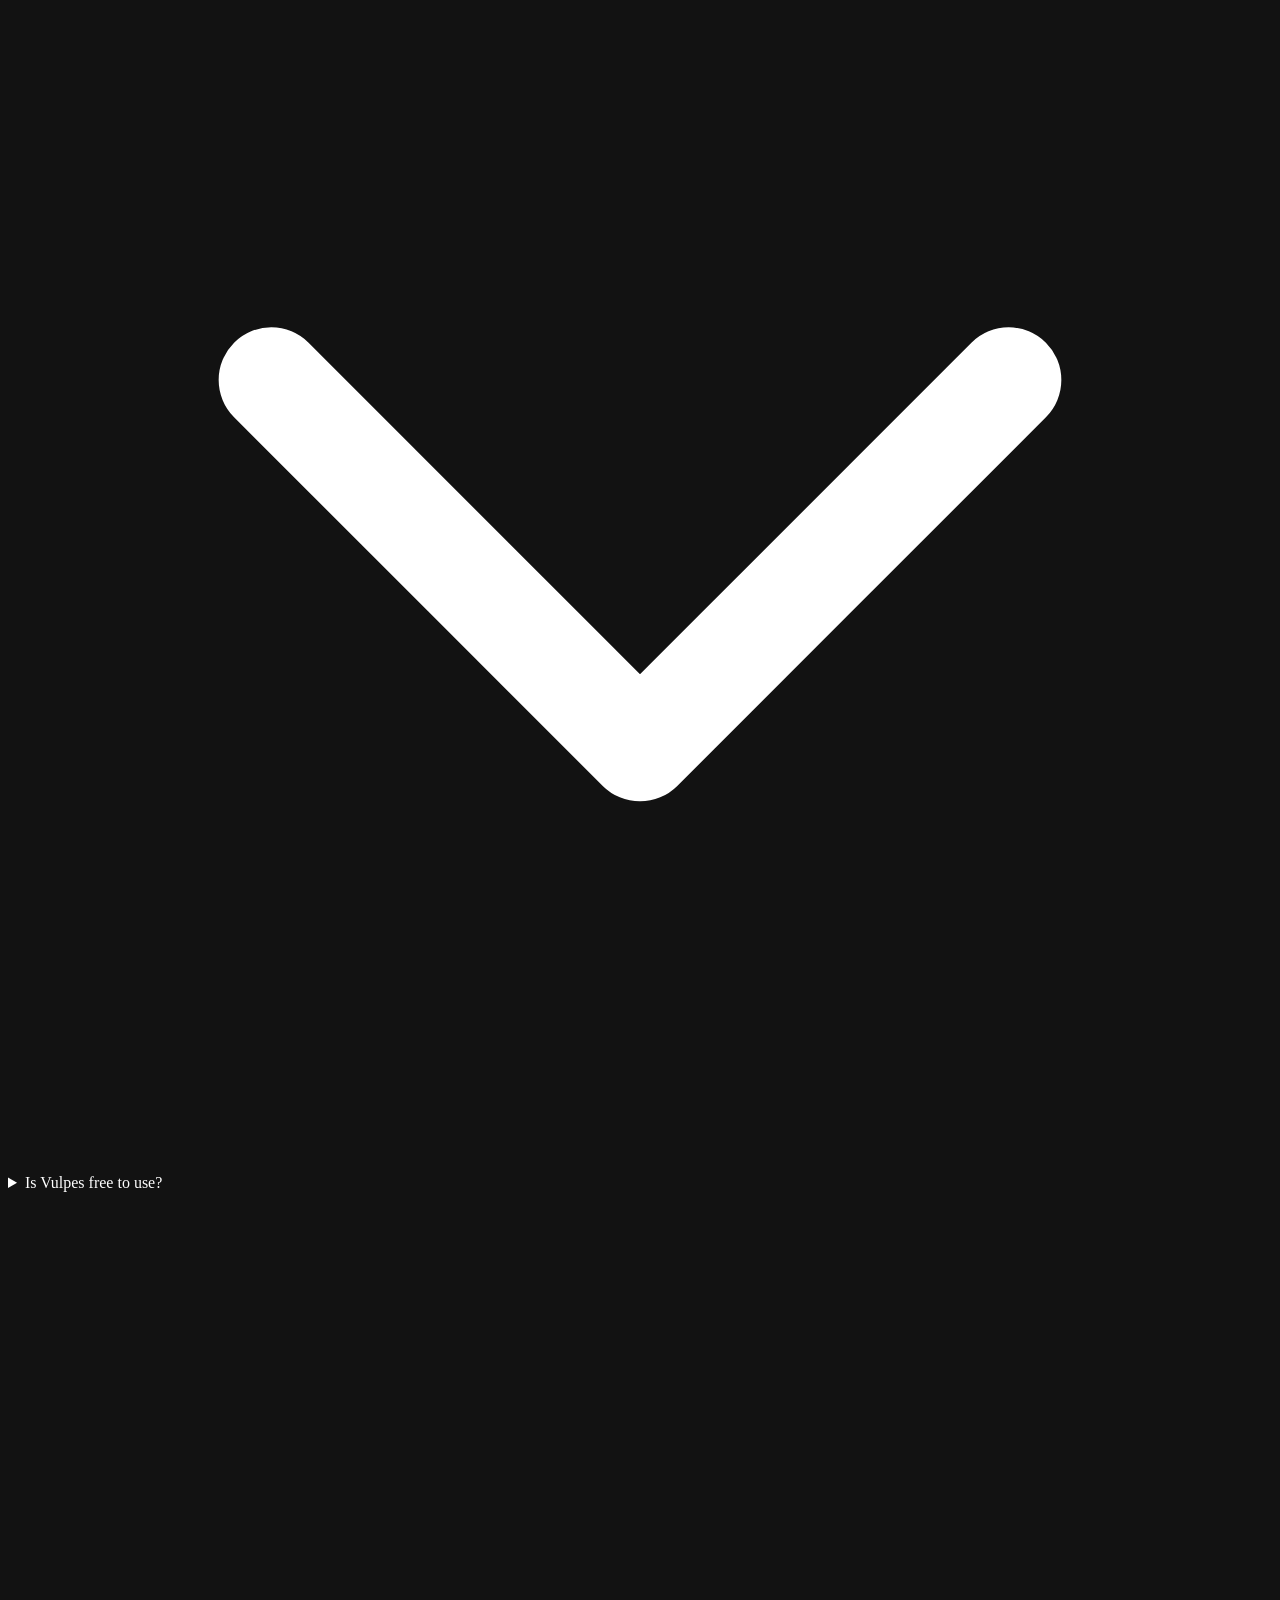
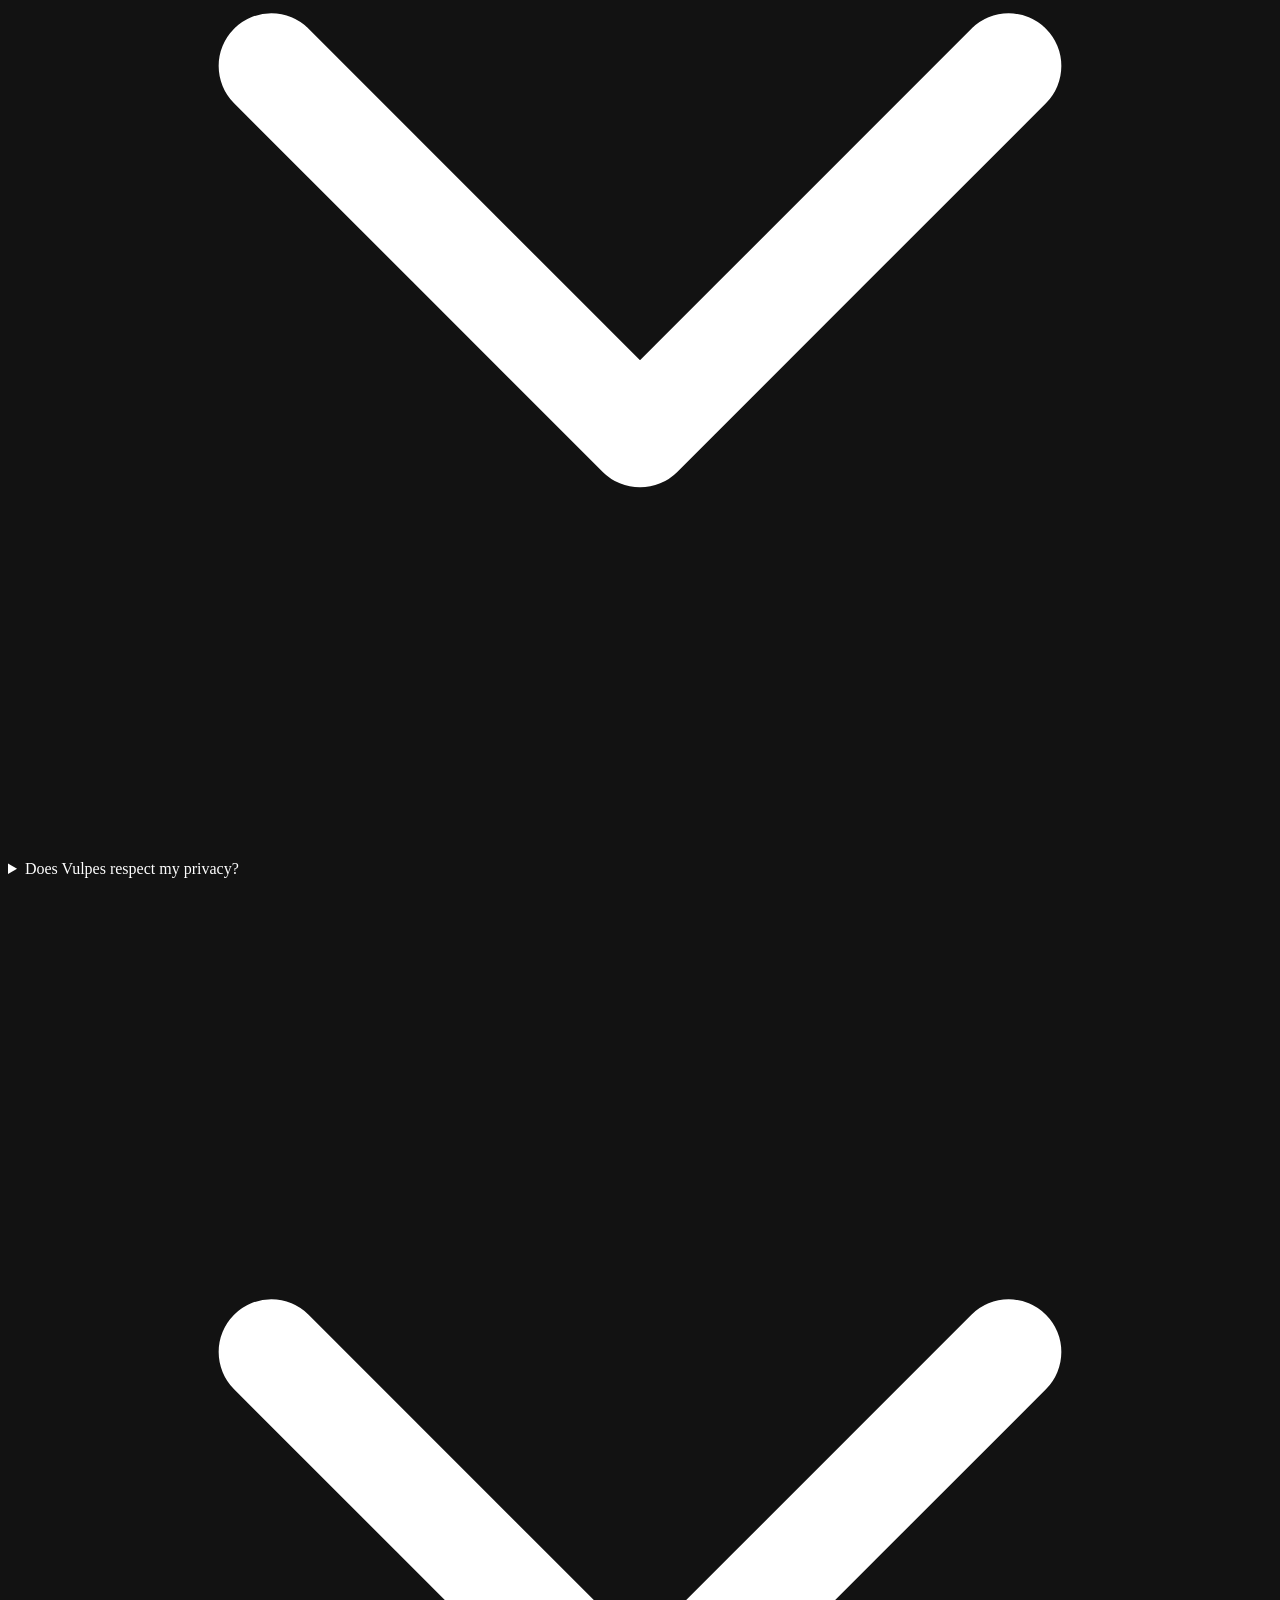
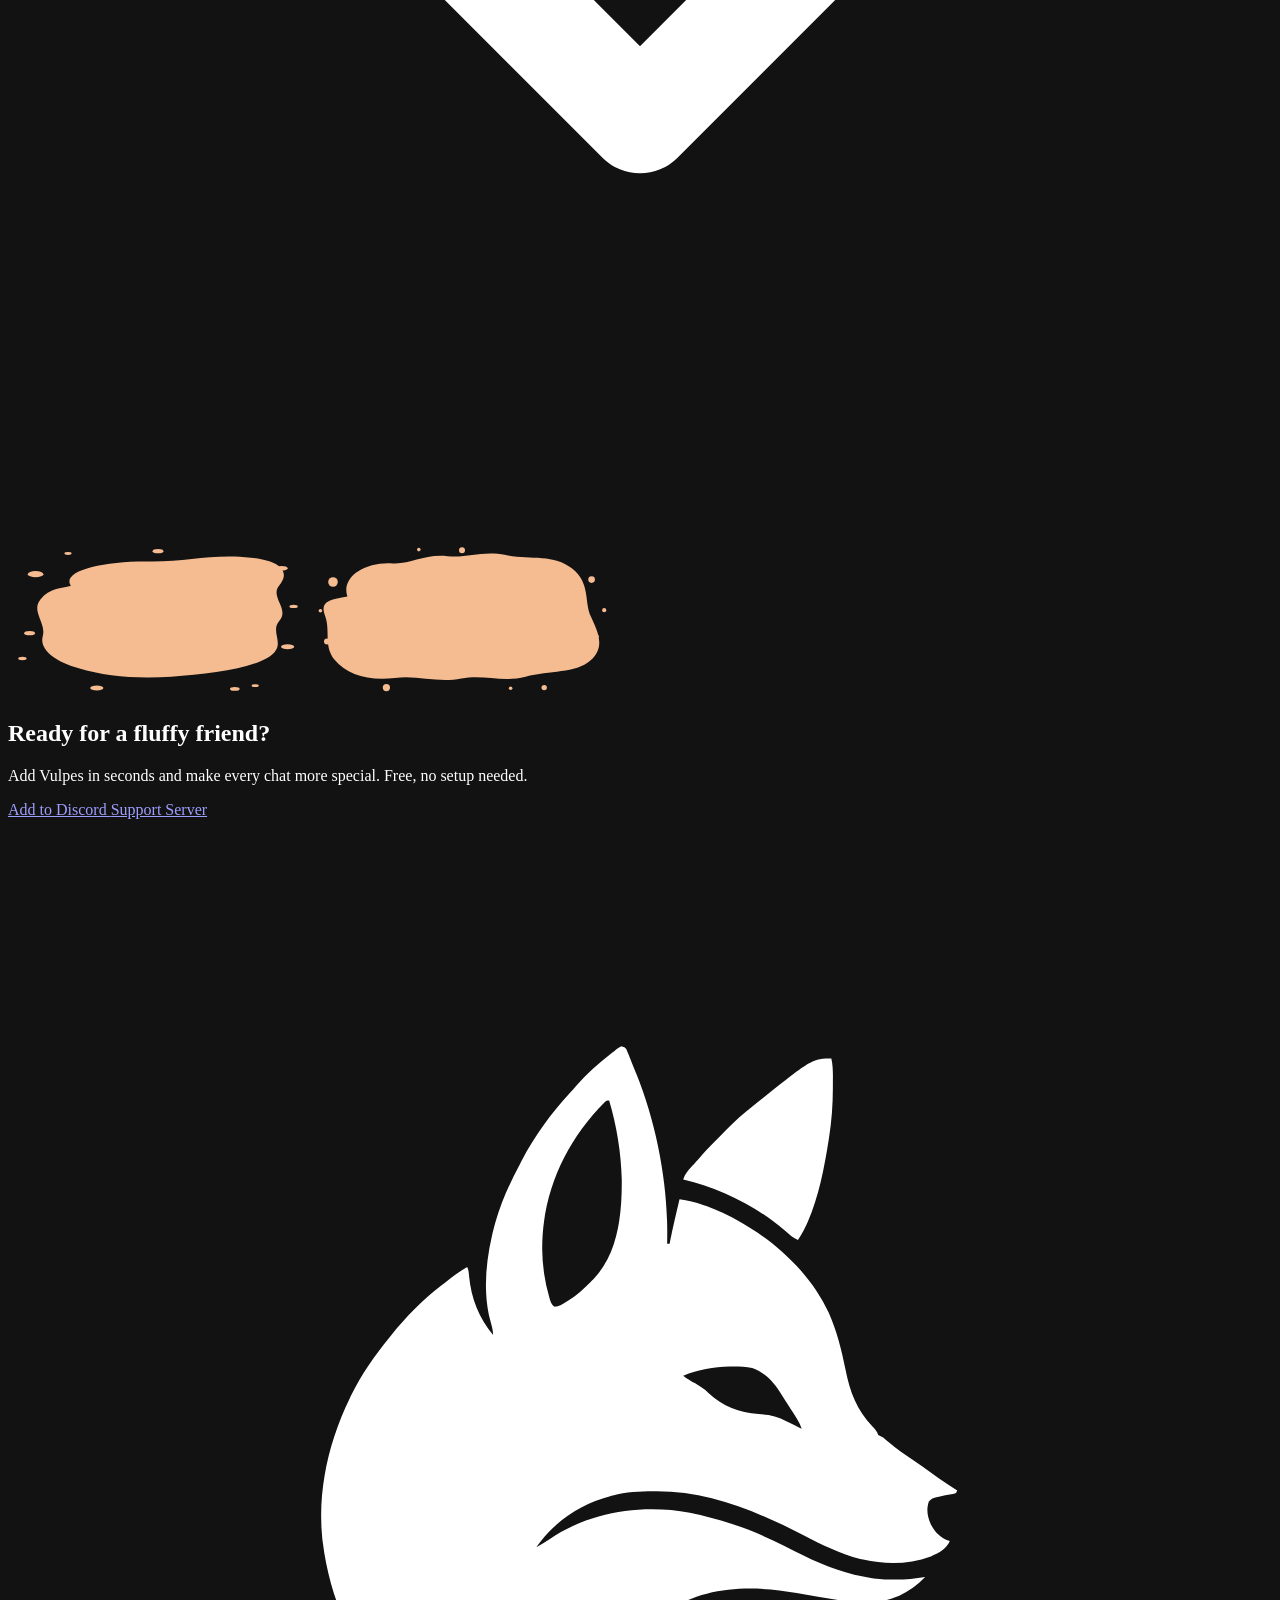
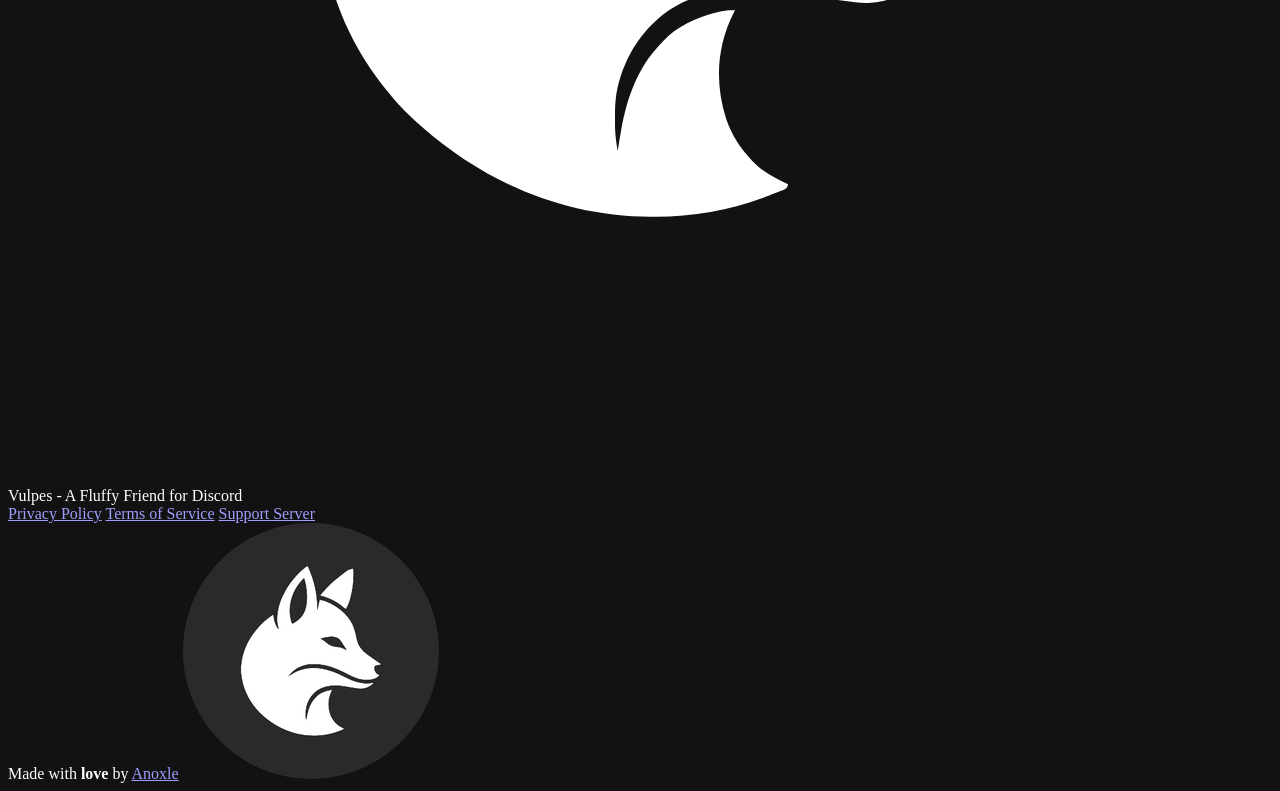
==== commit 95a763ac: "both" ====
--- a/index.html
+++ b/index.html
@@ -1,23 +1 @@
-<!DOCTYPE html><html lang="en"><head><meta charset="UTF-8"><meta name="viewport" content="width=device-width,initial-scale=1"><title>Vulpes - A Fluffy Companion for Discord</title><meta name="description" content="Vulpes is a free multipurpose Discord bot with 40+ features. Install it on your account to use it in any server, DM, or group chat."><meta name="keywords" content="Vulpes, Discord bot, anime GIF bot, multipurpose Discord bot, user install Discord bot, Discord app, free Discord bot, Discord translation bot, Discord image editing bot"><meta name="author" content="Anoxle"><meta name="robots" content="index, follow, max-image-preview:large, max-snippet:-1"><meta name="theme-color" content="#f5bc92"><meta name="color-scheme" content="dark"><meta name="application-name" content="Vulpes"><link rel="canonical" href="https://anoxle.github.io/vulpes/"><link rel="icon" type="image/png" href="https://anoxle.github.io/vulpes/icon.png"><link rel="apple-touch-icon" href="https://anoxle.github.io/vulpes/icon.png"><meta property="og:type" content="website"><meta property="og:site_name" content="Vulpes"><meta property="og:locale" content="en_US"><meta property="og:title" content="Vulpes - A Fluffy Companion for Discord"><meta property="og:description" content="Your all-in-one Discord friend. Stand out in every chat with stunning anime GIFs, easy translations, image editing, and so much more! All  within Discord."><meta property="og:image" content="https://anoxle.github.io/vulpes/icon.png"><meta property="og:image:alt" content="Vulpes bot icon"><meta property="og:url" content="https://anoxle.github.io/vulpes/"><meta name="twitter:card" content="summary"><meta name="twitter:title" content="Vulpes - A Fluffy Companion for Discord"><meta name="twitter:description" content="Your all-in-one Discord friend. Stand out in every chat with stunning anime GIFs, easy translations, image editing, and so much more! All  within Discord."><meta name="twitter:image" content="https://anoxle.github.io/vulpes/icon.png"><meta name="twitter:image:alt" content="Vulpes bot icon"><script id="discord:component-embed" type="application/json">{"component":{"type":17,"components":[{"type":9,"components":[{"type":10,"content":"## [Vulpes -  Level up your Discord experience.](<https://anoxle.github.io/vulpes/>)\n *Your all-in-one Discord friend. Stand out in every chat with stunning anime GIFs, easy translations, creative image editing, and so much more!*"}],"accessory":{"type":11,"media":{"url":"https://anoxle.github.io/vulpes/icon-nobackground.svg"}}},{"type":14,"spacing":1},{"type":1,"components":[{"type":2,"style":5,"label":"Add to Discord","url":"https://discord.com/oauth2/authorize?client_id=1415771326970466354&integration_type=1&scope=applications.commands"},{"type":2,"style":5,"label":"Support Server","url":"https://discord.com/invite/X2NrjUCPUa"},{"type":2,"style":5,"label":"Visit Site","url":"https://anoxle.github.io/vulpes/"}]}]}}</script><link rel="preconnect" href="https://anoxle.github.io" crossorigin><link rel="preconnect" href="https://fonts.googleapis.com"><link rel="preconnect" href="https://fonts.gstatic.com" crossorigin><link rel="dns-prefetch" href="https://discord.com"><link href="https://fonts.googleapis.com/css2?family=Inter:wght@400;500;600;700&display=swap" rel="stylesheet"><script type="module" crossorigin src="/vulpes/assets/index/javascript.js"></script><link rel="modulepreload" crossorigin href="/vulpes/assets/chunks/modulepreload-polyfill-P2Xu9kJm.js"><link rel="stylesheet" crossorigin href="/vulpes/assets/index/css.css"><link rel="stylesheet" crossorigin href="/vulpes/assets/tailwind/tailwind.css"></head><body class="font-sans antialiased selection:bg-peach selection:text-peachText"><header class="w-full bg-appBg border-b border-borderColor/70 sticky top-0 z-40"><div class="max-w-6xl mx-auto px-6 h-[60px] flex items-center justify-between"><a href="#hero" class="flex items-center gap-2.5 group"><div class="w-8 h-8 rounded-full overflow-hidden bg-stone-800 flex-shrink-0 border border-peach/30"><img src="https://anoxle.github.io/vulpes/icon-nobackground.svg" alt="Vulpes Icon" class="w-full h-full object-cover"></div><span class="text-base font-bold text-white group-hover:text-peach transition tracking-tight">Vulpes</span></a><div class="flex items-center gap-5 sm:gap-6 text-sm text-stone-300"><nav class="hidden md:flex items-center gap-6"><a href="https://anoxle.github.io/vulpes/privacy" target="_blank" rel="noopener noreferrer" class="font-medium hover:text-peach transition">Privacy Policy</a> <a href="https://anoxle.github.io/vulpes/terms" target="_blank" rel="noopener noreferrer" class="font-medium hover:text-peach transition">Terms of Service</a> <a href="https://anoxle.github.io/vulpes/discord" target="_blank" rel="noopener noreferrer" class="font-medium hover:text-peach transition">Support Server</a></nav><a href="https://discord.com/oauth2/authorize?client_id=1415771326970466354&amp;integration_type=1&amp;scope=applications.commands&prompt=none" target="_blank" rel="noopener noreferrer" class="font-medium text-peach hover:text-white transition">Add to Discord </a><button onclick="toggleMobileMenu()" class="hambogor md:hidden text-stone-400 hover:text-peach transition" aria-label="Toggle navigation menu"><svg class="w-5 h-5" fill="none" stroke="currentColor" viewBox="0 0 24 24"><path stroke-linecap="round" stroke-linejoin="round" stroke-width="2" d="M4 6h16M4 12h16M4 18h16"/></svg></button></div><div id="mobileMenu" class="hidden md:hidden absolute top-full left-0 right-0 bg-appBg border-b border-borderColor/70"><nav class="max-w-6xl mx-auto px-6 py-3 flex flex-col gap-3 text-sm text-stone-300"><a href="https://anoxle.github.io/vulpes/privacy" target="_blank" rel="noopener noreferrer" onclick="toggleMobileMenu()" class="font-medium hover:text-peach transition">Privacy Policy</a> <a href="https://anoxle.github.io/vulpes/terms" target="_blank" rel="noopener noreferrer" onclick="toggleMobileMenu()" class="font-medium hover:text-peach transition">Terms of Service</a></nav></div></div></header><div class="max-w-6xl mx-auto px-6"><section id="hero" class="py-14 sm:py-20 md:py-28 flex flex-col md:flex-row items-center justify-between gap-4 sm:gap-12"><div class="flex-1 max-w-3xl"><h1 class="text-4xl sm:text-5xl font-extrabold text-white tracking-tight mb-5">A Little Fluff~<br>for Your Discord.</h1><p class="text-base text-stone-400 leading-relaxed mb-6 font-normal">Your all-in-one Discord friend. Stand out in every chat with stunning anime GIFs, easy translations, creative image editing, and so much more! All within Discord.</p><div class="flex flex-col sm:flex-row items-stretch sm:items-center gap-3 sm:gap-4"><a href="https://discord.com/oauth2/authorize?client_id=1415771326970466354&amp;integration_type=1&amp;scope=applications.commands" target="_blank" rel="noopener noreferrer" class="px-7 py-2 rounded-xl bg-peach/10 border border-peach text-peach text-base font-semibold text-center hover:bg-peach/20 transition">Add to Discord </a><a href="https://anoxle.github.io/vulpes/discord" target="_blank" rel="noopener noreferrer" class="px-7 py-2 rounded-xl bg-transparent border border-borderColor text-stone-300 text-base font-semibold text-center hover:border-peach/60 hover:text-white transition">Support Server</a></div><p class="text-[10px] sm:text-xs text-stone-500 mt-3 whitespace-nowrap sm:whitespace-normal">~130 current users / in ~30 servers / 99.8% uptime / over 40 features.</p></div><div class="flex-shrink-0 order-first self-start md:order-none md:self-auto"><img src="/vulpes/assets/wave-mockup-CysJL5R5.png" alt="Vulpes" class="w-60 h-60 sm:w-[22rem] sm:h-[22rem] object-contain -rotate-3"></div></section><section id="commands" class="pt-6 pb-28"><h2 class="text-3xl sm:text-5xl font-extrabold text-white text-center mb-3 tracking-tight">Built for Everywhere.</h2><p class="text-base text-stone-400 text-center mb-4 max-w-2xl mx-auto">One bot. Every server, DM, and group. 40+ features, wherever you chat.</p><div class="flex justify-center mb-4 mx-0 sm:-mx-8 md:-mx-10"><img src="https://anoxle.github.io/resources/vulpes/for-site/dm-example/example.webp" alt="Vulpes DM example" class="rounded-2xl border border-borderColor w-full h-auto cursor-zoom-in" onclick="document.getElementById('imageLightbox').classList.remove('hidden')"></div><div id="imageLightbox" class="hidden fixed inset-0 z-50 bg-black/85 flex items-center justify-center p-6" style="touch-action: none;"><img id="lightboxImage" src="https://anoxle.github.io/resources/vulpes/for-site/dm-example/example.webp" alt="Vulpes DM example enlarged" class="max-w-full max-h-full rounded-2xl border border-borderColor select-none" style="transform-origin: center center; will-change: transform; touch-action: none;"></div><p class="text-sm text-stone-500 text-center mb-10">Powered by Discord’s user app integration, it works across any server, DM, and group chat.</p><div class="mt-16 sm:mt-24"><h2 class="text-3xl sm:text-4xl font-extrabold text-white text-center mb-9 tracking-tight">Things You Should Know</h2><div class="max-w-4xl mx-auto flex flex-col gap-3.5"><details class="group bg-cardBg border border-borderColor rounded-2xl px-6 sm:px-7 py-5 hover:border-peach/40 transition"><summary class="flex items-center justify-between gap-4 cursor-pointer list-none [&::-webkit-details-marker]:hidden text-white font-semibold text-base sm:text-lg">How do I add Vulpes? <svg class="w-4 h-4 sm:w-5 sm:h-5 flex-shrink-0 text-stone-400 transition-transform group-open:rotate-180" fill="none" stroke="currentColor" viewBox="0 0 24 24"><path stroke-linecap="round" stroke-linejoin="round" stroke-width="2" d="M19 9l-7 7-7-7"/></svg></summary><p class="text-[15px] sm:text-base text-stone-400 leading-relaxed mt-3">Click "Add to Discord" then click "Authorize" on Discord's page. That's all - it's very simple.</p></details><details class="group bg-cardBg border border-borderColor rounded-2xl px-6 sm:px-7 py-5 hover:border-peach/40 transition"><summary class="flex items-center justify-between gap-4 cursor-pointer list-none [&::-webkit-details-marker]:hidden text-white font-semibold text-base sm:text-lg">Where can I use Vulpes? <svg class="w-4 h-4 sm:w-5 sm:h-5 flex-shrink-0 text-stone-400 transition-transform group-open:rotate-180" fill="none" stroke="currentColor" viewBox="0 0 24 24"><path stroke-linecap="round" stroke-linejoin="round" stroke-width="2" d="M19 9l-7 7-7-7"/></svg></summary><p class="text-[15px] sm:text-base text-stone-400 leading-relaxed mt-3">Absolutely anywhere you would like on Discord - DMs, groups, and servers that Vulpes isn't invited.</p></details><details class="group bg-cardBg border border-borderColor rounded-2xl px-6 sm:px-7 py-5 hover:border-peach/40 transition"><summary class="flex items-center justify-between gap-4 cursor-pointer list-none [&::-webkit-details-marker]:hidden text-white font-semibold text-base sm:text-lg">Is Vulpes free to use? <svg class="w-4 h-4 sm:w-5 sm:h-5 flex-shrink-0 text-stone-400 transition-transform group-open:rotate-180" fill="none" stroke="currentColor" viewBox="0 0 24 24"><path stroke-linecap="round" stroke-linejoin="round" stroke-width="2" d="M19 9l-7 7-7-7"/></svg></summary><p class="text-[15px] sm:text-base text-stone-400 leading-relaxed mt-3">Yes, it is entirely free to use with heavy commands having low / reasonable cool-downs.</p></details><details class="group bg-cardBg border border-borderColor rounded-2xl px-6 sm:px-7 py-5 hover:border-peach/40 transition"><summary class="flex items-center justify-between gap-4 cursor-pointer list-none [&::-webkit-details-marker]:hidden text-white font-semibold text-base sm:text-lg">Does Vulpes respect my privacy? <svg class="w-4 h-4 sm:w-5 sm:h-5 flex-shrink-0 text-stone-400 transition-transform group-open:rotate-180" fill="none" stroke="currentColor" viewBox="0 0 24 24"><path stroke-linecap="round" stroke-linejoin="round" stroke-width="2" d="M19 9l-7 7-7-7"/></svg></summary><p class="text-[15px] sm:text-base text-stone-400 leading-relaxed mt-3">Vulpes is committed to protecting your privacy. It's best to take a look at our <a href="https://anoxle.github.io/vulpes/privacy" class="text-peach hover:text-peachHover underline transition">Privacy Policy</a>.</p></details></div></div></section></div><section id="cta" class="relative overflow-hidden border-t border-borderColor/70 py-20 sm:py-28"><div class="relative max-w-3xl mx-auto px-6"><div class="absolute -inset-x-2 -inset-y-10 sm:-inset-x-8 pointer-events-none" aria-hidden="true"><svg viewBox="0 0 500 640" preserveAspectRatio="none" class="w-full h-full sm:hidden"><path d="M 105,170
-                   C 88,108 155,64 235,66
-                   C 300,68 340,32 405,50
-                   C 458,65 470,115 452,168
-                   C 436,218 470,268 452,320
-                   C 435,372 468,425 432,478
-                   C 398,528 330,548 272,558
-                   C 214,568 162,556 118,522
-                   C 76,490 52,440 58,384
-                   C 64,328 38,278 54,228
-                   C 70,178 88,182 105,170 Z" fill="#f5bc92"/><circle cx="46" cy="120" r="13" fill="#f5bc92"/><circle cx="456" cy="95" r="10" fill="#f5bc92"/><circle cx="36" cy="372" r="9" fill="#f5bc92"/><circle cx="466" cy="430" r="11" fill="#f5bc92"/><circle cx="250" cy="22" r="9" fill="#f5bc92"/><circle cx="148" cy="606" r="11" fill="#f5bc92"/><circle cx="378" cy="610" r="8" fill="#f5bc92"/><circle cx="24" cy="480" r="7" fill="#f5bc92"/><circle cx="476" cy="258" r="7" fill="#f5bc92"/><circle cx="100" cy="32" r="6" fill="#f5bc92"/><circle cx="412" cy="596" r="6" fill="#f5bc92"/></svg> <svg viewBox="0 0 1000 500" preserveAspectRatio="none" class="w-full h-full hidden sm:block"><path d="M 118,168
-                   C 96,104 176,52 268,58
-                   C 330,62 372,26 452,34
-                   C 520,41 566,14 646,30
-                   C 726,46 806,26 866,74
-                   C 930,124 906,186 930,236
-                   C 952,286 980,336 928,382
-                   C 878,426 792,414 712,436
-                   C 636,456 574,428 498,442
-                   C 418,458 356,430 276,440
-                   C 188,451 116,428 76,380
-                   C 38,334 62,282 44,234
-                   C 26,186 52,180 118,168 Z" fill="#f5bc92"/><circle cx="70" cy="120" r="16" fill="#f5bc92"/><circle cx="932" cy="112" r="11" fill="#f5bc92"/><circle cx="948" cy="302" r="8" fill="#f5bc92"/><circle cx="50" cy="318" r="10" fill="#f5bc92"/><circle cx="500" cy="14" r="10" fill="#f5bc92"/><circle cx="248" cy="472" r="12" fill="#f5bc92"/><circle cx="774" cy="472" r="9" fill="#f5bc92"/><circle cx="28" cy="216" r="6" fill="#f5bc92"/><circle cx="974" cy="214" r="7" fill="#f5bc92"/><circle cx="356" cy="12" r="6" fill="#f5bc92"/><circle cx="662" cy="474" r="6" fill="#f5bc92"/></svg></div><div class="relative text-center px-6 py-12 sm:px-16 sm:py-14"><h2 class="text-3xl sm:text-5xl font-extrabold text-peachText tracking-tight mb-4">Ready for a fluffy friend?</h2><p class="text-base text-peachText/80 leading-relaxed mb-8">Add Vulpes in seconds and make every chat more special. Free, no setup needed.</p><div class="flex flex-col sm:flex-row items-stretch sm:items-center justify-center gap-3 sm:gap-4"><a href="https://discord.com/oauth2/authorize?client_id=1415771326970466354&amp;integration_type=1&amp;scope=applications.commands" target="_blank" rel="noopener noreferrer" class="px-7 py-2.5 rounded-xl bg-peachText text-peach text-base font-semibold text-center hover:bg-[#3a2010] transition">Add to Discord </a><a href="https://anoxle.github.io/vulpes/discord" target="_blank" rel="noopener noreferrer" class="px-7 py-2.5 rounded-xl border border-peachText/40 text-peachText text-base font-semibold text-center hover:bg-peachText/10 transition">Support Server</a></div></div></div></section><footer class="border-t border-borderColor/70 py-10"><div class="max-w-6xl mx-auto px-6 flex flex-col sm:flex-row items-center justify-between gap-4 text-sm text-stone-500"><div class="flex items-center gap-2.5"><div class="w-6 h-6 rounded-full overflow-hidden bg-stone-800 flex-shrink-0 border border-peach/30"><img src="https://anoxle.github.io/vulpes/icon-nobackground.svg" alt="Vulpes Icon" class="w-full h-full object-cover"></div><span class="font-medium text-stone-400">Vulpes</span> <span class="hidden sm:inline">- A Fluffy Friend for Discord</span></div><nav class="flex items-center gap-5"><a href="https://anoxle.github.io/vulpes/privacy" target="_blank" rel="noopener noreferrer" class="hover:text-peach transition">Privacy Policy</a> <a href="https://anoxle.github.io/vulpes/terms" target="_blank" rel="noopener noreferrer" class="hover:text-peach transition">Terms of Service</a> <a href="https://anoxle.github.io/vulpes/discord" target="_blank" rel="noopener noreferrer" class="hover:text-peach transition">Support Server</a></nav></div><div class="max-w-6xl mx-auto px-6 mt-6 flex items-center justify-center sm:justify-start gap-1.5 text-xs text-stone-600"><span>Made with <strong class="italic font-bold text-stone-500">love</strong> by <a href="https://anoxle.github.io/?ref=vulpes_project" target="_blank" rel="noopener noreferrer" class="text-stone-500 hover:text-peach transition underline-offset-2 hover:underline">Anoxle</a></span> <img src="https://anoxle.github.io/icon.png" alt="Anoxle" class="w-3.5 h-3.5 rounded-sm object-cover"></div></footer></body></html>+<!DOCTYPE html><html lang="en"><head><meta charset="UTF-8"><meta name="viewport" content="width=device-width,initial-scale=1"><title>Vulpes - A Fluffy Companion for Discord</title><meta name="description" content="Vulpes is a free multipurpose Discord bot with 40+ features. Install it on your account to use it in any server, DM, or group chat."><meta name="keywords" content="Vulpes, Discord bot, anime GIF bot, multipurpose Discord bot, user install Discord bot, Discord app, free Discord bot, Discord translation bot, Discord image editing bot"><meta name="author" content="Anoxle"><meta name="robots" content="index, follow, max-image-preview:large, max-snippet:-1"><meta name="theme-color" content="#f5bc92"><meta name="color-scheme" content="dark"><meta name="application-name" content="Vulpes"><link rel="canonical" href="https://anoxle.github.io/vulpes/"><link rel="icon" type="image/png" href="https://anoxle.github.io/vulpes/icon.png"><link rel="apple-touch-icon" href="https://anoxle.github.io/vulpes/icon.png"><meta property="og:type" content="website"><meta property="og:site_name" content="Vulpes"><meta property="og:locale" content="en_US"><meta property="og:title" content="Vulpes - A Fluffy Companion for Discord"><meta property="og:description" content="Your all-in-one Discord friend. Stand out in every chat with stunning anime GIFs, easy translations, image editing, and so much more! All  within Discord."><meta property="og:image" content="https://anoxle.github.io/vulpes/icon.png"><meta property="og:image:alt" content="Vulpes bot icon"><meta property="og:url" content="https://anoxle.github.io/vulpes/"><meta name="twitter:card" content="summary"><meta name="twitter:title" content="Vulpes - A Fluffy Companion for Discord"><meta name="twitter:description" content="Your all-in-one Discord friend. Stand out in every chat with stunning anime GIFs, easy translations, image editing, and so much more! All  within Discord."><meta name="twitter:image" content="https://anoxle.github.io/vulpes/icon.png"><meta name="twitter:image:alt" content="Vulpes bot icon"><script id="discord:component-embed" type="application/json">{"component":{"type":17,"components":[{"type":9,"components":[{"type":10,"content":"## [Vulpes -  Level up your Discord experience.](<https://anoxle.github.io/vulpes/>)\n *Your all-in-one Discord friend. Stand out in every chat with stunning anime GIFs, easy translations, creative image editing, and so much more!*"}],"accessory":{"type":11,"media":{"url":"https://anoxle.github.io/vulpes/transparent-icon.png"}}},{"type":14,"spacing":1},{"type":1,"components":[{"type":2,"style":5,"label":"Add to Discord","url":"https://discord.com/oauth2/authorize?client_id=1415771326970466354&integration_type=1&scope=applications.commands"},{"type":2,"style":5,"label":"Support Server","url":"https://discord.com/invite/X2NrjUCPUa"},{"type":2,"style":5,"label":"Visit Site","url":"https://anoxle.github.io/vulpes/"}]}]}}</script><link rel="preconnect" href="https://anoxle.github.io" crossorigin><link rel="preconnect" href="https://fonts.googleapis.com"><link rel="preconnect" href="https://fonts.gstatic.com" crossorigin><link rel="dns-prefetch" href="https://discord.com"><link href="https://fonts.googleapis.com/css2?family=Inter:wght@400;500;600;700&display=swap" rel="stylesheet"><script type="module" crossorigin src="/vulpes/assets/index/javascript.js"></script><link rel="modulepreload" crossorigin href="/vulpes/assets/chunks/modulepreload-polyfill-P2Xu9kJm.js"><link rel="stylesheet" crossorigin href="/vulpes/assets/index/css.css"><link rel="stylesheet" crossorigin href="/vulpes/assets/tailwind/tailwind.css"></head><body class="font-sans antialiased selection:bg-peach selection:text-peachText"><header class="w-full bg-appBg border-b border-borderColor/70 sticky top-0 z-40"><div class="relative max-w-6xl mx-auto px-6 h-[60px] flex items-center justify-between"><a href="#hero" class="flex items-center gap-2.5 group"><div class="w-8 h-8 rounded-full overflow-hidden bg-stone-800 flex-shrink-0 border border-peach/30"><img src="https://anoxle.github.io/vulpes/icons/icon-nobackground.svg" alt="Vulpes Icon" class="w-full h-full object-cover"></div><span class="text-base font-bold text-white group-hover:text-peach transition tracking-tight">Vulpes</span></a><div class="flex items-center gap-5 sm:gap-6 text-sm text-stone-300"><nav class="hidden md:flex items-center gap-6"><a href="https://anoxle.github.io/vulpes/privacy" target="_blank" rel="noopener noreferrer" class="font-medium hover:text-peach transition">Privacy Policy</a> <a href="https://anoxle.github.io/vulpes/terms" target="_blank" rel="noopener noreferrer" class="font-medium hover:text-peach transition">Terms of Service</a> <a href="https://anoxle.github.io/vulpes/discord" target="_blank" rel="noopener noreferrer" class="font-medium hover:text-peach transition">Support Server</a></nav><a href="https://discord.com/oauth2/authorize?client_id=1415771326970466354&amp;integration_type=1&amp;scope=applications.commands&prompt=none" target="_blank" rel="noopener noreferrer" class="font-medium text-peach hover:text-white transition">Add to Discord </a><button id="navToggle" type="button" class="hambogor md:hidden text-stone-400 hover:text-peach transition" aria-label="Toggle navigation menu"><svg class="w-5 h-5" fill="none" stroke="currentColor" viewBox="0 0 24 24"><path stroke-linecap="round" stroke-linejoin="round" stroke-width="2" d="M4 6h16M4 12h16M4 18h16"/></svg></button></div><div id="mobileMenu" class="hidden md:hidden absolute top-full left-0 right-0 bg-appBg border-b border-borderColor/70"><nav class="max-w-6xl mx-auto px-6 py-3 flex flex-col gap-3 text-sm text-stone-300"><a href="https://anoxle.github.io/vulpes/privacy" target="_blank" rel="noopener noreferrer" onclick="toggleMobileMenu()" class="font-medium hover:text-peach transition">Privacy Policy</a> <a href="https://anoxle.github.io/vulpes/terms" target="_blank" rel="noopener noreferrer" onclick="toggleMobileMenu()" class="font-medium hover:text-peach transition">Terms of Service</a></nav></div></div></header><div class="max-w-6xl mx-auto px-6"><section id="hero" class="py-14 sm:py-20 md:py-28 flex flex-col md:flex-row items-center justify-center md:justify-between gap-4 sm:gap-12 min-h-[calc(100svh-60px)] md:min-h-0"><div class="flex-1 max-w-3xl"><h1 class="text-4xl sm:text-5xl font-extrabold text-white tracking-tight mb-5">A Little Fluff~<br>for Your Discord.</h1><p class="text-base text-stone-400 leading-relaxed mb-6 font-normal">Your all-in-one Discord friend. Stand out in every chat with stunning anime GIFs, easy translations, creative image editing, and so much more! All within Discord.</p><div class="flex flex-col sm:flex-row items-stretch sm:items-center gap-3 sm:gap-4"><a href="https://discord.com/oauth2/authorize?client_id=1415771326970466354&amp;integration_type=1&amp;scope=applications.commands" target="_blank" rel="noopener noreferrer" class="px-7 py-2 rounded-xl bg-peach/10 border border-peach text-peach text-base font-semibold text-center hover:bg-peach/20 transition">Add to Discord </a><a href="https://anoxle.github.io/vulpes/discord" target="_blank" rel="noopener noreferrer" class="px-7 py-2 rounded-xl bg-transparent border border-borderColor text-stone-300 text-base font-semibold text-center hover:border-peach/60 hover:text-white transition">Support Server</a></div><p class="text-[10px] sm:text-xs text-stone-500 mt-3 whitespace-nowrap sm:whitespace-normal">~130 current users / in ~30 servers / 99.8% uptime / over 40 features.</p></div><div class="flex-shrink-0 order-first self-start md:order-none md:self-auto"><img src="/vulpes/assets/wave-mockup-CysJL5R5.png" alt="Vulpes" class="w-60 h-60 sm:w-[22rem] sm:h-[22rem] object-contain -rotate-3"></div></section><section id="commands" class="pt-6 pb-28"><h2 class="text-3xl sm:text-5xl font-extrabold text-white text-center mb-3 tracking-tight">Built for Everywhere.</h2><p class="text-base text-stone-400 text-center mb-4 max-w-2xl mx-auto">One bot. Every server, DM, and group. 40+ features, wherever you chat.</p><div class="flex justify-center mb-4 mx-0 sm:-mx-8 md:-mx-10"><img src="https://anoxle.github.io/resources/vulpes/for-site/dm-example/example.webp" alt="Vulpes DM example" class="rounded-2xl border border-borderColor w-full h-auto cursor-zoom-in" onclick="document.getElementById('imageLightbox').classList.remove('hidden')"></div><div id="imageLightbox" class="hidden fixed inset-0 z-50 bg-black/85 flex items-center justify-center p-6" style="touch-action: none;"><img id="lightboxImage" src="https://anoxle.github.io/resources/vulpes/for-site/dm-example/example.webp" alt="Vulpes DM example enlarged" class="max-w-full max-h-full rounded-2xl border border-borderColor select-none" style="transform-origin: center center; will-change: transform; touch-action: none;"></div><p class="text-sm text-stone-500 text-center mb-10">Powered by Discord’s user app integration, it works across any server, DM, and group chat.</p><div class="mt-16 sm:mt-24"><h2 class="text-3xl sm:text-4xl font-extrabold text-white text-center mb-9 tracking-tight">Things You Should Know</h2><div class="max-w-4xl mx-auto flex flex-col gap-3.5"><details class="group bg-cardBg border border-borderColor rounded-2xl px-6 sm:px-7 py-5 hover:border-peach/40 transition"><summary class="flex items-center justify-between gap-4 cursor-pointer list-none [&::-webkit-details-marker]:hidden text-white font-semibold text-base sm:text-lg">How do I add Vulpes? <svg class="w-4 h-4 sm:w-5 sm:h-5 flex-shrink-0 text-stone-400 transition-transform group-open:rotate-180" fill="none" stroke="currentColor" viewBox="0 0 24 24"><path stroke-linecap="round" stroke-linejoin="round" stroke-width="2" d="M19 9l-7 7-7-7"/></svg></summary><p class="text-[15px] sm:text-base text-stone-400 leading-relaxed mt-3">Click "Add to Discord" then click "Authorize" on Discord's page. That's all - it's very simple.</p></details><details class="group bg-cardBg border border-borderColor rounded-2xl px-6 sm:px-7 py-5 hover:border-peach/40 transition"><summary class="flex items-center justify-between gap-4 cursor-pointer list-none [&::-webkit-details-marker]:hidden text-white font-semibold text-base sm:text-lg">Where can I use Vulpes? <svg class="w-4 h-4 sm:w-5 sm:h-5 flex-shrink-0 text-stone-400 transition-transform group-open:rotate-180" fill="none" stroke="currentColor" viewBox="0 0 24 24"><path stroke-linecap="round" stroke-linejoin="round" stroke-width="2" d="M19 9l-7 7-7-7"/></svg></summary><p class="text-[15px] sm:text-base text-stone-400 leading-relaxed mt-3">Absolutely anywhere you would like on Discord - DMs, groups, and servers that Vulpes isn't invited.</p></details><details class="group bg-cardBg border border-borderColor rounded-2xl px-6 sm:px-7 py-5 hover:border-peach/40 transition"><summary class="flex items-center justify-between gap-4 cursor-pointer list-none [&::-webkit-details-marker]:hidden text-white font-semibold text-base sm:text-lg">Is Vulpes free to use? <svg class="w-4 h-4 sm:w-5 sm:h-5 flex-shrink-0 text-stone-400 transition-transform group-open:rotate-180" fill="none" stroke="currentColor" viewBox="0 0 24 24"><path stroke-linecap="round" stroke-linejoin="round" stroke-width="2" d="M19 9l-7 7-7-7"/></svg></summary><p class="text-[15px] sm:text-base text-stone-400 leading-relaxed mt-3">Yes, it is entirely free to use with heavy commands having low / reasonable cool-downs.</p></details><details class="group bg-cardBg border border-borderColor rounded-2xl px-6 sm:px-7 py-5 hover:border-peach/40 transition"><summary class="flex items-center justify-between gap-4 cursor-pointer list-none [&::-webkit-details-marker]:hidden text-white font-semibold text-base sm:text-lg">Does Vulpes respect my privacy? <svg class="w-4 h-4 sm:w-5 sm:h-5 flex-shrink-0 text-stone-400 transition-transform group-open:rotate-180" fill="none" stroke="currentColor" viewBox="0 0 24 24"><path stroke-linecap="round" stroke-linejoin="round" stroke-width="2" d="M19 9l-7 7-7-7"/></svg></summary><p class="text-[15px] sm:text-base text-stone-400 leading-relaxed mt-3">Vulpes is committed to protecting your privacy. It's best to take a look at our <a href="https://anoxle.github.io/vulpes/privacy" class="text-peach hover:text-peachHover underline transition">Privacy Policy</a>.</p></details></div></div></section></div><section id="cta" class="relative overflow-hidden border-t border-borderColor/70 py-20 sm:py-28"><div class="relative max-w-3xl mx-auto px-6"><div class="absolute -inset-x-2 -inset-y-10 sm:-inset-x-8 pointer-events-none" aria-hidden="true"><img src="[data-uri]" data-svg-asset="blob-mobile" class="w-full h-full sm:hidden" alt=""> <img src="[data-uri]" data-svg-asset="blob-desktop" class="w-full h-full hidden sm:block" alt=""></div><div class="relative text-center px-6 py-12 sm:px-16 sm:py-14"><h2 class="text-3xl sm:text-5xl font-extrabold text-peachText tracking-tight mb-4">Ready for a fluffy friend?</h2><p class="text-base text-peachText/80 leading-relaxed mb-8">Add Vulpes in seconds and make every chat more special. Free, no setup needed.</p><div class="flex flex-col sm:flex-row items-stretch sm:items-center justify-center gap-3 sm:gap-4"><a href="https://discord.com/oauth2/authorize?client_id=1415771326970466354&amp;integration_type=1&amp;scope=applications.commands" target="_blank" rel="noopener noreferrer" class="px-7 py-2.5 rounded-xl bg-peachText text-peach text-base font-semibold text-center hover:bg-[#3a2010] transition">Add to Discord </a><a href="https://anoxle.github.io/vulpes/discord" target="_blank" rel="noopener noreferrer" class="px-7 py-2.5 rounded-xl border border-peachText/40 text-peachText text-base font-semibold text-center hover:bg-peachText/10 transition">Support Server</a></div></div></div></section><footer class="border-t border-borderColor/70 py-10"><div class="max-w-6xl mx-auto px-6 flex flex-col sm:flex-row items-center justify-between gap-4 text-sm text-stone-500"><div class="flex items-center gap-2.5"><div class="w-6 h-6 rounded-full overflow-hidden bg-stone-800 flex-shrink-0 border border-peach/30"><img src="https://anoxle.github.io/vulpes/icons/icon-nobackground.svg" alt="Vulpes Icon" class="w-full h-full object-cover"></div><span class="font-medium text-stone-400">Vulpes</span> <span class="hidden sm:inline">- A Fluffy Friend for Discord</span></div><nav class="flex items-center gap-5"><a href="https://anoxle.github.io/vulpes/privacy" target="_blank" rel="noopener noreferrer" class="hover:text-peach transition">Privacy Policy</a> <a href="https://anoxle.github.io/vulpes/terms" target="_blank" rel="noopener noreferrer" class="hover:text-peach transition">Terms of Service</a> <a href="https://anoxle.github.io/vulpes/discord" target="_blank" rel="noopener noreferrer" class="hover:text-peach transition">Support Server</a></nav></div><div class="max-w-6xl mx-auto px-6 mt-6 flex items-center justify-center sm:justify-start gap-1.5 text-xs text-stone-600"><span>Made with <strong class="italic font-bold text-stone-500">love</strong> by <a href="https://anoxle.github.io/?ref=vulpes_project" target="_blank" rel="noopener noreferrer" class="text-stone-500 hover:text-peach transition underline-offset-2 hover:underline">Anoxle</a></span> <img src="https://anoxle.github.io/icon.png" alt="Anoxle" class="w-3.5 h-3.5 rounded-sm object-cover"></div></footer></body></html>
